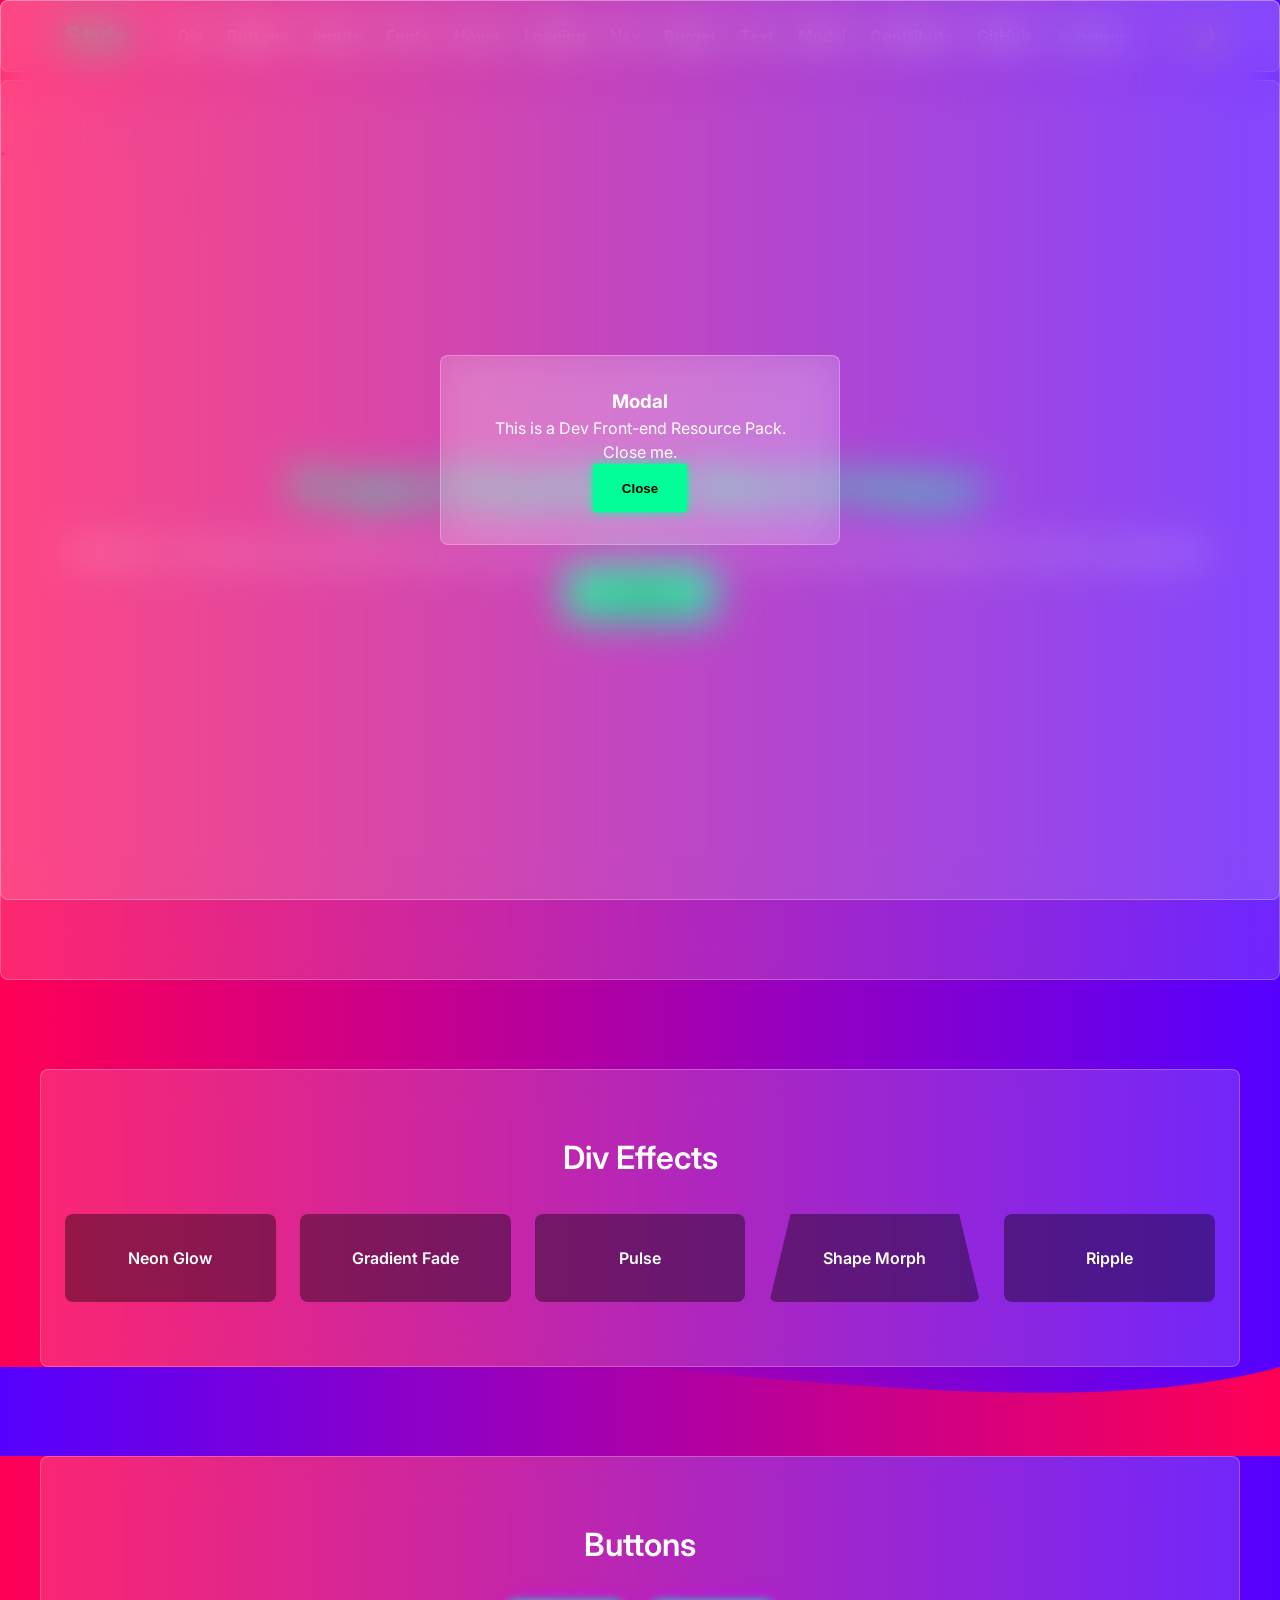
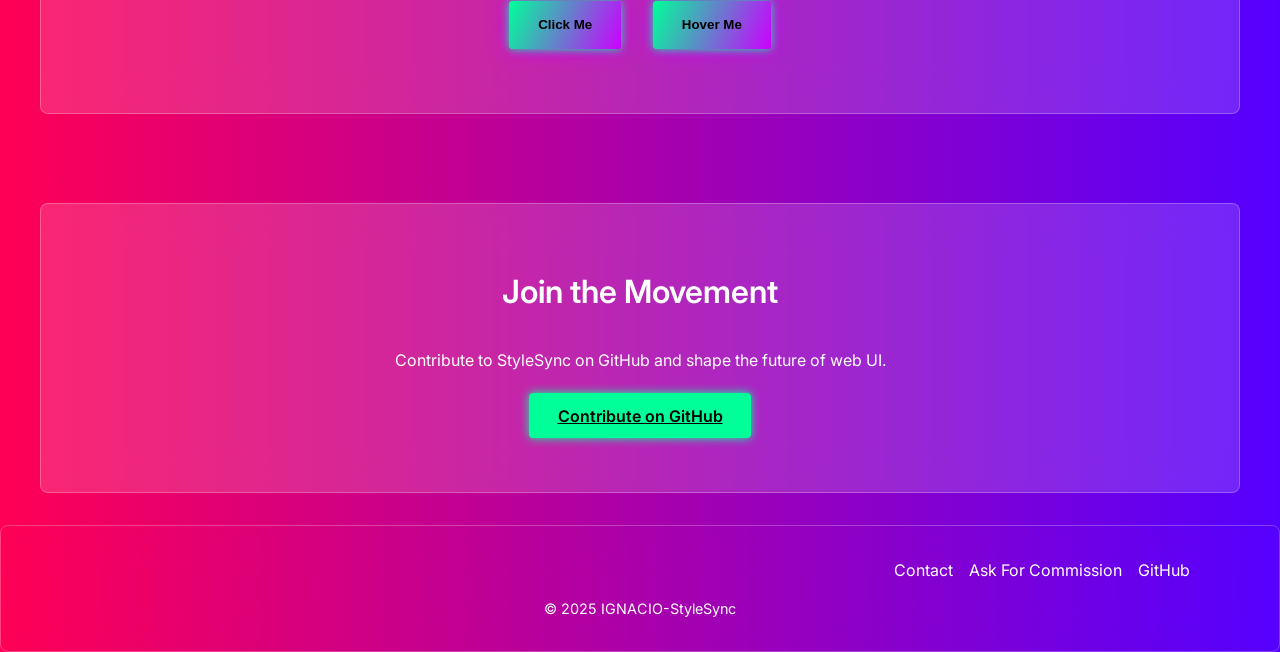
==== index.html @ 3c9fda24 "Project added" ====
<!DOCTYPE html>
<html lang="en">
<head>
  <meta charset="UTF-8" />
  <meta name="viewport" content="width=device-width, initial-scale=1.0"/>
  <title>StyleSync</title>
  <link
    href="https://fonts.googleapis.com/css2?family=Inter:wght@400;600;800&display=swap"
    rel="stylesheet"
  />
  <link rel="stylesheet" href="styles.css" />
</head>
<body>
  <!-- LOADER -->
  <div id="loader" class="loader glass">
    <div class="spinner"></div>
  </div>

  <!-- BACK-TO-TOP -->
  <button id="backToTop" aria-label="Back to top">↑</button>

  <!-- HEADER + NAV -->
  <header id="site-header" class="glass">
    <nav class="navbar" role="navigation" aria-label="Main navigation">
      <div class="logo">Style</div>
      <ul class="nav-links">
        <li><a href="/div/div.html">Div</a></li>
        <li><a href="/button/button.html">Buttons</a></li>
        <li><a href="/inputs/input.html">Inputs</a></li>
        <li><a href="/font/font.html">Fonts</a></li>
        <li><a href="/hover/hover.html">Hover</a></li>
        <li><a href="/loading/load.html">Loading</a></li>
        <li><a href="/nav/nav.html">Nav</a></li>
        <li><a href="/burger/burger.html">Burger</a></li>
        <li><a href="/text/text.html">Text</a></li>
        <li><a href="/modal/modal.html">Modal</a></li>
        <li><a href="#cta">Contribute</a></li>
        <li>
          <a
            href="https://github.com/shariarmahmudsaif/stylesync"
            target="_blank"
            rel="noopener"
            >GitHub</a
          >
        </li>
        <li><button id="settingsBtn" class="settings-btn">⚙️ Options</button></li>
      </ul>
      <button
        id="theme-toggle"
        class="theme-toggle"
        aria-label="Toggle light/dark theme"
      >
        🌙
      </button>
      <button
        id="burger"
        class="burger"
        aria-label="Toggle mobile menu"
        aria-expanded="false"
      >
        <canvas id="burgerCanvas"></canvas>
        <svg viewBox="0 0 100 100" width="32" height="32">
          <path class="line line1" d="M20,30 H80" />
          <path class="line line2" d="M20,50 H80" />
          <path class="line line3" d="M20,70 H80" />
        </svg>
      </button>
    </nav>
  </header>

  <!-- MOBILE FULLSCREEN MENU -->
  <div id="mobile-menu" class="mobile-menu glass" aria-hidden="true">
    <button id="mobile-close" class="mobile-close" aria-label="Close menu">
      &times;
    </button>
    <ul>
        <li><a href="/div/div.html">Div</a></li>
        <li><a href="/button/button.html">Buttons</a></li>
        <li><a href="/inputs/input.html">Inputs</a></li>
        <li><a href="/font/font.html">Fonts</a></li>
        <li><a href="/hover/hover.html">Hover</a></li>
        <li><a href="/loading/load.html">Loading</a></li>
        <li><a href="/nav/nav.html">Nav</a></li>
        <li><a href="/burger/burger.html">Burger</a></li>
        <li><a href="/text/text.html">Text</a></li>
        <li><a href="/modal/modal.html">Modal</a></li>
        <li><a href="#cta">Contribute</a></li>
      <li>
        <a
          href="https://github.com/shariarmahmudsaif/stylesync"
          target="_blank"
          rel="noopener"
          >GitHub</a
        >
      </li>
    </ul>
  </div>

  <!-- SETTINGS MODAL -->
  <div id="settingsModal" class="settings-modal glass" aria-hidden="true">
    <div class="settings-content">
      <h3>⚙️ Options</h3>
      <ul class="settings-list">
        <li><label><input type="checkbox" data-opt="burger" checked /> Liquid burger</label></li>
        <li><label><input type="checkbox" data-opt="nav" checked /> Shrink-on-scroll nav</label></li>
        <li><label><input type="checkbox" data-opt="textAnim" checked /> Text animations</label></li>
        <li><label><input type="checkbox" data-opt="fonts" checked /> Alternate font</label></li>
        <li><label><input type="checkbox" data-opt="buttons" checked /> Canvas buttons</label></li>
        <li><label><input type="checkbox" data-opt="div" checked /> Div hover effects</label></li>
        <li><label><input type="checkbox" data-opt="hover" checked /> Link hover glow</label></li>
        <li><label><input type="checkbox" data-opt="inputs" checked /> Glass inputs</label></li>
        <li><label><input type="checkbox" data-opt="loading" checked /> Loader screen</label></li>
        <li><label><input type="checkbox" data-opt="modal" checked /> modal</label></li>
      </ul>
      <button id="closeSettings" class="btn btn-primary">Close</button>
    </div>
  </div>

  <!-- SAMPLE MODAL -->
  <div id="sampleModal" class="modal glass" aria-hidden="true">
    <div class="modal-content glass">
      <h3>Modal</h3>
      <p>This is a Dev Front-end Resource Pack. Close me.</p>
      <button id="closeSampleModal" class="btn btn-primary">Close</button>
    </div>
  </div>

  <main>
    <!-- HERO -->
    <section id="hero" class="hero glass">
      <canvas id="heroCanvas" aria-hidden="true"></canvas>
      <div class="hero-content">
        <h1>Project StyleSync Web UI Helper</h1>
        <p>StyleSync is an open-source toolkit of sleek, responsive UI components and interactive effects designed for modern web projects.</p>
        <a href="#cta" class="btn btn-primary" data-tooltip="Get started">Get Started</a>
      </div>
    </section>

    <!-- WAVE DIVIDER -->
    <div class="divider">
      <svg viewBox="0 0 1440 100" preserveAspectRatio="none">
        <defs>
          <linearGradient id="grad1" x1="0%" y1="0%" x2="100%" y2="0%">
            <stop offset="0%" stop-color="#ff0055"/>
            <stop offset="100%" stop-color="#5500ff"/>
          </linearGradient>
        </defs>
        <path
          d="M0,100 C360,0 1080,200 1440,100 L1440,0 L0,0 Z"
          fill="url(#grad1)"
        />
      </svg>
    </div>

    <!-- DIV EFFECTS -->
    <section id="div-effects" class="section div-effects glass">
      <h2>Div Effects</h2>
      <div class="effects-grid">
        <div class="effect-card neon-glow" tabindex="0" aria-label="Neon Glow">Neon Glow</div>
        <div class="effect-card gradient-fade" tabindex="0" aria-label="Gradient Fade">Gradient Fade</div>
        <div class="effect-card pulse-effect" tabindex="0" aria-label="Pulse">Pulse</div>
        <div class="effect-card shape-morph" tabindex="0" aria-label="Shape Morph">Shape Morph</div>
        <div class="effect-card ripple-effect" tabindex="0" aria-label="Ripple">Ripple</div>
      </div>
    </section>

    <div class="divider flip">
      <svg viewBox="0 0 1440 100" preserveAspectRatio="none">
        <path
          d="M0,100 C360,0 1080,200 1440,100 L1440,0 L0,0 Z"
          fill="url(#grad1)"
        />
      </svg>
    </div>

    <!-- BUTTONS -->
    <section id="buttons" class="section buttons-section glass">
      <h2>Buttons</h2>
      <div class="buttons-grid">
        <button class="btn btn-neon ripple" aria-label="Canvas ripple button">
          <canvas class="btnCanvas"></canvas>
          <span>Click Me</span>
        </button>
        <button class="btn btn-neon pulse" aria-label="Canvas pulse button">
          <canvas class="btnCanvas"></canvas>
          <span>Hover Me</span>
        </button>
      </div>
    </section>

    <div class="divider">
      <svg viewBox="0 0 1440 100" preserveAspectRatio="none">
        <path
          d="M0,100 C360,0 1080,200 1440,100 L1440,0 L0,0 Z"
          fill="url(#grad1)"
        />
      </svg>
    </div>

    <!-- CTA -->
    <section id="cta" class="section cta-section glass">
      <h2>Join the Movement</h2>
      <p>Contribute to StyleSync on GitHub and shape the future of web UI.</p>
      <a
        href="https://github.com/shariarmahmudsaif/stylesync"
        target="_blank"
        rel="noopener"
        class="btn btn-primary"
        data-tooltip="Contribute on GitHub"
        >Contribute on GitHub</a
      >
    </section>
  </main>

  <!-- FOOTER -->
  <footer class="footer glass">
    <div class="footer-content">
      <div class="social-media">
        <a href="https://github.com/shariarmahmudsaif" aria-label="GitHub"><!-- SVG --></a>
        <a href="https://instagram.com/shariarmahmudsaif" aria-label="Instagram"><!-- SVG --></a>
        <a href="https://facebook.com/ignacio.hyper" aria-label="Facebook"><!-- SVG --></a>
      </div>

      <ul class="footer-links">
        <li><a href="https://shariarmahmudsaif.github.io/Ignacio-portfolio/">Contact</a></li>
        <li><a
            href="https://github.com/shariarmahmudsaif/"
            target="_blank"
            rel="noopener"
            >Ask For Commission</a
          ></li>
        <li>
          <a
            href="https://github.com/shariarmahmudsaif/stylesync"
            target="_blank"
            rel="noopener"
            >GitHub</a
          >
        </li>
      </ul>
    </div>
    <p class="footer-copy">© 2025 IGNACIO-StyleSync</p>
  </footer>

  <script defer src="scripts.js"></script>
</body>
</html>
---- styles.css ----
/*───────────────────────────
  VARIABLES & RESET
────────────────────────────*/
:root {
  --gradient-bg: linear-gradient(to right, #ff0055, #5500ff);
  --text: #fff;
  --accent1: #00ff99;
  --accent2: #cc00ff;
  --font: "Inter", sans-serif;
  --glass-bg: rgba(255, 255, 255, 0.15);
  --glass-border: rgba(255, 255, 255, 0.25);
  --transition: 0.3s ease;
}
body.light-theme {
  --gradient-bg: #fafafa;
  --text: #1a1a2e;
}
*,
*::before,
*::after {
  margin: 0;
  padding: 0;
  box-sizing: border-box;
}
html {
  scroll-behavior: smooth;
  font-size: 16px;
}
body {
  background: var(--gradient-bg);
  color: var(--text);
  font-family: var(--font);
  line-height: 1.5;
  min-height: 100vh;
  overflow-x: hidden;
  position: relative;
}

/* GLASS UTILS */
.glass {
  background: var(--glass-bg);
  backdrop-filter: blur(20px);
  border: 1px solid var(--glass-border);
  border-radius: 8px;
}

/* TOOLTIP */
[data-tooltip] {
  position: relative;
  cursor: help;
}
[data-tooltip]::after {
  content: attr(data-tooltip);
  position: absolute;
  bottom: calc(100% + 6px);
  left: 50%;
  transform: translateX(-50%);
  background: rgba(0, 0, 0, 0.8);
  color: #fff;
  padding: 4px 8px;
  border-radius: 4px;
  white-space: nowrap;
  opacity: 0;
  pointer-events: none;
  transition: opacity var(--transition);
  font-size: 0.85rem;
  z-index: 100;
}
[data-tooltip]:hover::after,
[data-tooltip]:focus::after {
  opacity: 1;
}

/*───────────────────────────
  LOADER & BACK-TO-TOP
────────────────────────────*/
#loader {
  position: fixed;
  inset: 0;
  background: rgba(0, 0, 0, 0.6);
  display: flex;
  align-items: center;
  justify-content: center;
  z-index: 2000;
}
.spinner {
  width: 4rem;
  height: 4rem;
  border: 6px solid rgba(255, 255, 255, 0.2);
  border-top-color: var(--accent1);
  border-radius: 50%;
  animation: spin 1s linear infinite;
}
@keyframes spin {
  to {
    transform: rotate(360deg);
  }
}

#backToTop {
  position: fixed;
  bottom: 2rem;
  right: 2rem;
  width: 3rem;
  height: 3rem;
  font-size: 1.2rem;
  background: var(--accent1);
  color: #000;
  border: none;
  border-radius: 50%;
  opacity: 0;
  pointer-events: none;
  transition: opacity var(--transition);
}
#backToTop.show {
  opacity: 1;
  pointer-events: auto;
}

/*───────────────────────────
  HEADER & NAV
────────────────────────────*/
#site-header {
  position: fixed;
  top: 0;
  width: 100%;
  z-index: 1000;
  transition: padding var(--transition), background var(--transition);
}
#site-header.scrolled {
  padding: 0.3rem 0;
}
.navbar {
  max-width: 1200px;
  margin: auto;
  display: flex;
  align-items: center;
  justify-content: space-between;
  padding: 1rem 1.5rem;
}
.logo {
  font-weight: 800;
  font-size: 1.6rem;
  color: var(--accent1);
}
.nav-links {
  list-style: none;
  display: flex;
  gap: 1.5rem;
  align-items: center;
}
.nav-links a,
.settings-btn {
  background: none;
  border: none;
  color: var(--text);
  font-weight: 600;
  text-decoration: none;
  position: relative;
  transition: color var(--transition);
}
.nav-links a::after,
.settings-btn::after {
  content: "";
  position: absolute;
  bottom: -4px;
  left: 0;
  width: 0;
  height: 2px;
  background: var(--accent1);
  transition: width var(--transition);
}
.nav-links a:hover,
.nav-links a:focus,
.settings-btn:hover,
.settings-btn:focus {
  color: var(--accent1);
}
.nav-links a:hover::after,
.nav-links a:focus::after,
.settings-btn:hover::after,
.settings-btn:focus::after {
  width: 100%;
}
.theme-toggle {
  background: none;
  border: none;
  font-size: 1.2rem;
  color: var(--text);
  cursor: pointer;
  margin-left: 1rem;
  transition: color var(--transition);
}
.theme-toggle:hover,
.theme-toggle:focus {
  color: var(--accent2);
}

/* BURGER + LIQUID CANVAS */
.burger {
  display: none;
  position: relative;
  background: none;
  border: none;
  cursor: pointer;
  margin-left: 1rem;
  width: 32px;
  height: 32px;
}
.burger svg .line {
  fill: none;
  stroke: var(--accent1);
  stroke-width: 8;
  stroke-linecap: round;
  transition: transform 0.4s var(--transition),
    opacity 0.2s var(--transition);
}
.burger.open .line1 {
  transform: translate(0, 20px) rotate(45deg);
}
.burger.open .line2 {
  opacity: 0;
}
.burger.open .line3 {
  transform: translate(0, -20px) rotate(-45deg);
}
#burgerCanvas {
  position: absolute;
  top: 0;
  left: 0;
  width: 32px;
  height: 32px;
  pointer-events: none;
}

/*───────────────────────────
  MOBILE MENU
────────────────────────────*/
.mobile-menu {
  position: fixed;
  inset: 0;
  display: flex;
  flex-direction: column;
  align-items: center;
  justify-content: center;
  transform: translateY(-100%);
  transition: transform 0.4s ease-in-out;
  z-index: 999;
}
.mobile-menu.open {
  transform: translateY(0);
}
.mobile-close {
  position: absolute;
  top: 1rem;
  right: 1.5rem;
  font-size: 2rem;
  background: none;
  border: none;
  color: var(--accent2);
  cursor: pointer;
}
.mobile-menu ul {
  list-style: none;
  text-align: center;
}
.mobile-menu a {
  display: block;
  font-size: 1.5rem;
  color: var(--accent1);
  text-decoration: none;
  padding: 0.5rem;
  transition: color var(--transition);
}
.mobile-menu a:hover,
.mobile-menu a:focus {
  color: var(--accent2);
}

/*───────────────────────────
  SETTINGS & SAMPLE MODAL
────────────────────────────*/
.settings-modal,
.modal {
  position: fixed;
  inset: 0;
  display: none;
  align-items: center;
  justify-content: center;
  padding: 1rem;
  z-index: 1500;
}
.settings-modal.open,
.modal.open {
  display: flex;
}
.settings-content,
.modal-content {
  background: var(--glass-bg);
  backdrop-filter: blur(20px);
  border: 1px solid var(--glass-border);
  border-radius: 8px;
  padding: 2rem;
  text-align: center;
  max-width: 400px;
  width: 100%;
}
.settings-list {
  list-style: none;
  margin: 1rem 0;
  text-align: left;
}
.settings-list li {
  margin: 0.5rem 0;
}
.settings-list input {
  margin-right: 0.5rem;
}

/*───────────────────────────
  HERO SECTION
────────────────────────────*/
.hero {
  position: relative;
  height: 100vh;
  overflow: hidden;
  display: flex;
  align-items: center;
  justify-content: center;
  text-align: center;
  margin-top: 5rem;
}
#heroCanvas {
  position: absolute;
  top: 0;
  left: 0;
  width: 100%;
  height: 100%;
}
.hero-content {
  position: relative;
  z-index: 2;
  padding: 0 1rem;
}
.hero-content h1 {
  font-size: 2.8rem;
  font-weight: 800;
  color: var(--accent1);
}
.hero-content p {
  font-size: 1.2rem;
  margin: 1rem 0;
}

/*───────────────────────────
  DIVIDERS
────────────────────────────*/
.divider {
  width: 100%;
  overflow: hidden;
  line-height: 0;
}
.divider.flip svg {
  transform: rotate(180deg);
}

/*───────────────────────────
  SECTIONS & CARDS
────────────────────────────*/
.section {
  padding: 4rem 1.5rem;
  max-width: 1200px;
  margin: auto;
}
.section h2 {
  text-align: center;
  font-size: 2rem;
  font-weight: 600;
  margin-bottom: 2rem;
}
.effects-grid {
  display: grid;
  gap: 1.5rem;
  grid-template-columns: repeat(auto-fit, minmax(180px, 1fr));
}
.effect-card {
  position: relative;
  background: rgba(0, 0, 0, 0.4);
  padding: 2rem;
  border-radius: 8px;
  text-align: center;
  font-weight: 600;
  cursor: default;
  transition: transform var(--transition),
    box-shadow var(--transition);
}
.effect-card:hover,
.effect-card:focus {
  transform: translateY(-6px);
  box-shadow: 0 8px 20px rgba(0, 0, 0, 0.4);
}
/* neon-glow */
.neon-glow:hover {
  border: 2px solid var(--accent1);
  box-shadow: 0 0 16px var(--accent1);
}
/* gradient-fade */
.gradient-fade::before {
  content: "";
  position: absolute;
  inset: 0;
  background: linear-gradient(45deg, var(--accent1), var(--accent2));
  opacity: 0;
  transition: opacity var(--transition);
}
.gradient-fade:hover::before {
  opacity: 0.4;
}
/* pulse */
@keyframes cardPulse {
  0%,
  100% {
    transform: scale(1);
  }
  50% {
    transform: scale(1.04);
  }
}
.pulse-effect:hover {
  animation: cardPulse 0.8s ease-in-out infinite;
}
/* shape-morph */
.shape-morph {
  clip-path: polygon(10% 0, 90% 0, 100% 100%, 0 100%);
  transition: clip-path var(--transition);
}
.shape-morph:hover {
  clip-path: polygon(0 10%, 100% 0, 90% 100%, 10% 90%);
}
/* ripple-effect */
.ripple-effect {
  overflow: hidden;
}
.ripple-effect::after {
  content: "";
  position: absolute;
  width: 0;
  height: 0;
  background: rgba(255, 255, 255, 0.2);
  border-radius: 50%;
  transition: width 0.6s ease, height 0.6s ease, top var(--transition),
    left var(--transition);
}
.ripple-effect:active::after {
  width: 200px;
  height: 200px;
  top: 50%;
  left: 50%;
  transform: translate(-50%, -50%);
}

/*───────────────────────────
  BUTTONS & CANVAS
────────────────────────────*/
.buttons-grid {
  display: flex;
  gap: 2rem;
  justify-content: center;
  flex-wrap: wrap;
}
.btn {
  position: relative;
  overflow: hidden;
  padding: 0.8rem 1.8rem;
  font-weight: 600;
  border: none;
  border-radius: 4px;
  min-height: 48px;
  cursor: pointer;
  transition: background var(--transition), box-shadow var(--transition);
}
.btn-primary {
  background: var(--accent1);
  color: #000;
  box-shadow: 0 0 10px var(--accent1);
}
.btn-primary:hover,
.btn-primary:focus {
  background: var(--accent2);
  box-shadow: 0 0 16px var(--accent2);
}
.btn-neon {
  background: linear-gradient(90deg, var(--accent1), var(--accent2));
  color: #000;
  box-shadow: 0 0 10px var(--accent1), 0 0 20px var(--accent2);
}
.btn-neon:hover,
.btn-neon:focus {
  box-shadow: 0 0 16px var(--accent1), 0 0 32px var(--accent2);
}
/* button canvas */
.btnCanvas {
  position: absolute;
  top: 0;
  left: 0;
  width: 100%;
  height: 100%;
  z-index: 0;
  pointer-events: none;
}
.btn span {
  position: relative;
  z-index: 1;
}
/* ripple JS */
.ripple {
  overflow: hidden;
}

/*───────────────────────────
  CTA & FOOTER
────────────────────────────*/
.cta-section {
  text-align: center;
}
.cta-section p {
  max-width: 600px;
  margin: 1rem auto 2rem;
}
.footer {
  background: transparent;
  border-top: 1px solid var(--glass-border);
  padding: 2rem 1.5rem;
  margin-top: 2rem;
}
.footer-content {
  max-width: 1100px;
  margin: auto;
  display: flex;
  flex-wrap: wrap;
  gap: 2rem;
  justify-content: space-between;
  align-items: center;
}
.social-media a {
  margin-right: 1rem;
  display: inline-block;
  transition: transform var(--transition),
    filter var(--transition);
}
.social-media a:hover svg {
  filter: drop-shadow(0 0 6px var(--accent1));
  transform: scale(1.1);
}
.footer-links {
  list-style: none;
  display: flex;
  gap: 1rem;
}
.footer-links a {
  color: var(--text);
  text-decoration: none;
  transition: color var(--transition);
}
.footer-links a:hover,
.footer-links a:focus {
  color: var(--accent1);
}
.newsletter {
  display: flex;
  gap: 0.5rem;
}
.newsletter input {
  padding: 0.6rem 0.8rem;
  border: none;
  border-radius: 4px;
  background: rgba(255, 255, 255, 0.2);
  color: #fff;
  transition: background var(--transition);
}
.newsletter input:focus {
  background: rgba(255, 255, 255, 0.4);
  outline: 2px solid var(--accent1);
}
.footer-copy {
  text-align: center;
  margin-top: 1rem;
  font-size: 0.9rem;
}

/*───────────────────────────
  RESPONSIVE
────────────────────────────*/
@media (max-width: 1024px) {
  .navbar {
    padding: 0.8rem 1rem;
  }
  .btn {
    padding: 0.8rem 1.2rem;
    font-size: 0.9rem;
  }
}
@media (max-width: 768px) {
  .nav-links {
    display: none;
  }
  .burger {
    display: block;
  }
  .section {
    padding: 3rem 1rem;
  }
  .effects-grid {
    grid-template-columns: repeat(auto-fit, minmax(140px, 1fr));
  }
}
@media (max-width: 640px) {
  html {
    font-size: 14px;
  }
  .hero-content h1 {
    font-size: 2.2rem;
  }
  .hero-content p {
    font-size: 1rem;
  }
  .buttons-grid {
    flex-direction: column;
  }
}
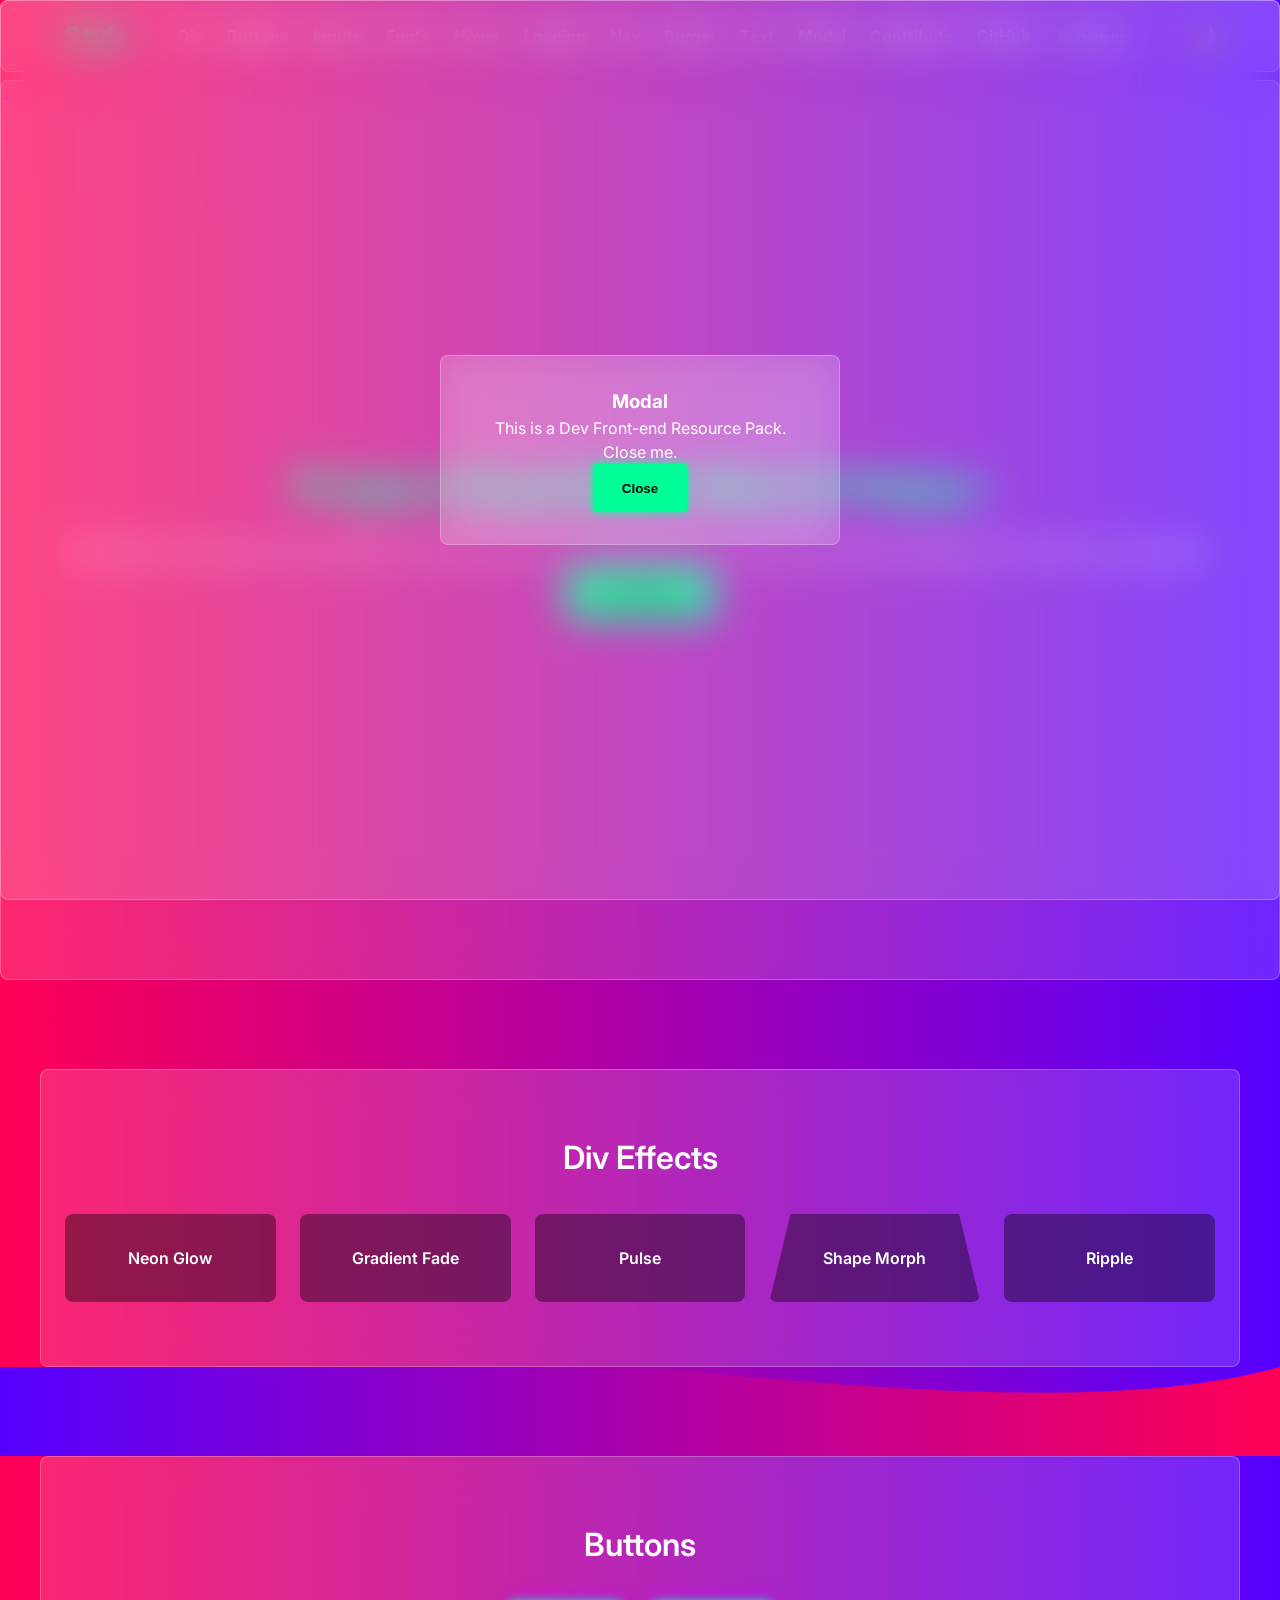
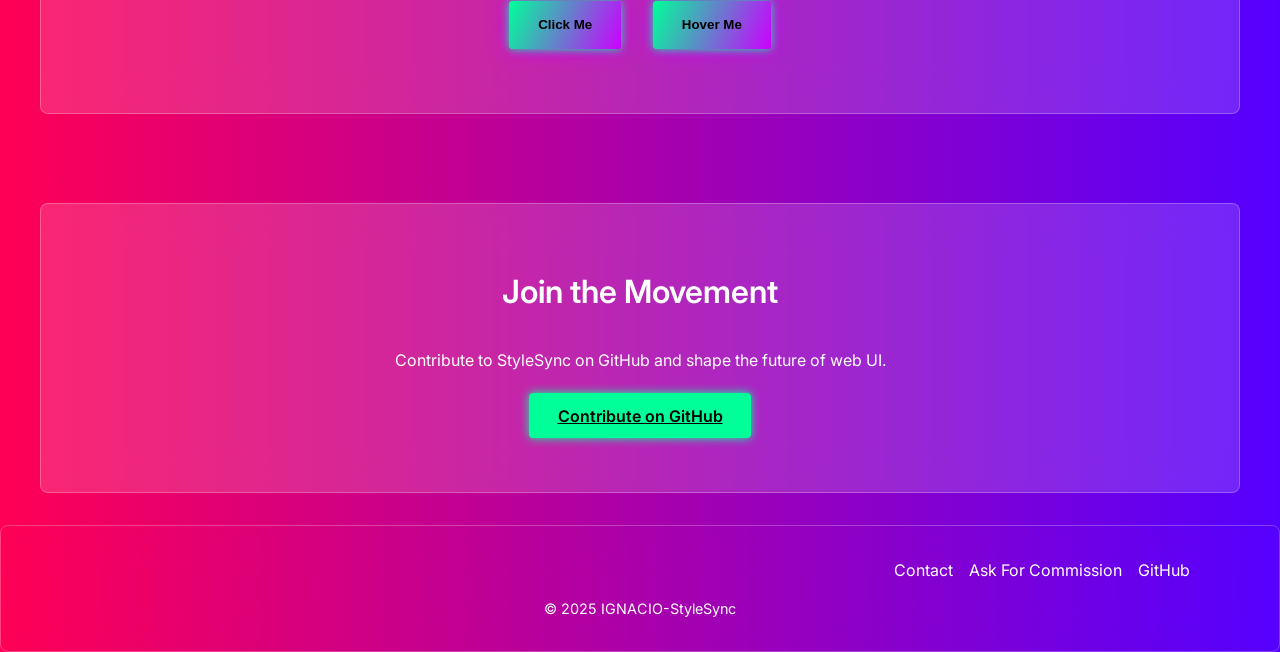
==== commit f9b25520: "Update index.html" ====
--- a/index.html
+++ b/index.html
@@ -24,16 +24,16 @@
     <nav class="navbar" role="navigation" aria-label="Main navigation">
       <div class="logo">Style</div>
       <ul class="nav-links">
-        <li><a href="/div/div.html">Div</a></li>
-        <li><a href="/button/button.html">Buttons</a></li>
-        <li><a href="/inputs/input.html">Inputs</a></li>
-        <li><a href="/font/font.html">Fonts</a></li>
-        <li><a href="/hover/hover.html">Hover</a></li>
-        <li><a href="/loading/load.html">Loading</a></li>
-        <li><a href="/nav/nav.html">Nav</a></li>
-        <li><a href="/burger/burger.html">Burger</a></li>
-        <li><a href="/text/text.html">Text</a></li>
-        <li><a href="/modal/modal.html">Modal</a></li>
+        <li><a href="stylesync/div/div.html">Div</a></li>
+        <li><a href="stylesync/button/button.html">Buttons</a></li>
+        <li><a href="stylesync/inputs/input.html">Inputs</a></li>
+        <li><a href="stylesync/font/font.html">Fonts</a></li>
+        <li><a href="stylesync/hover/hover.html">Hover</a></li>
+        <li><a href="stylesync/loading/load.html">Loading</a></li>
+        <li><a href="stylesync/nav/nav.html">Nav</a></li>
+        <li><a href="stylesync/burger/burger.html">Burger</a></li>
+        <li><a href="stylesync/text/text.html">Text</a></li>
+        <li><a href="stylesync/modal/modal.html">Modal</a></li>
         <li><a href="#cta">Contribute</a></li>
         <li>
           <a
@@ -74,16 +74,16 @@
       &times;
     </button>
     <ul>
-        <li><a href="/div/div.html">Div</a></li>
-        <li><a href="/button/button.html">Buttons</a></li>
-        <li><a href="/inputs/input.html">Inputs</a></li>
-        <li><a href="/font/font.html">Fonts</a></li>
-        <li><a href="/hover/hover.html">Hover</a></li>
-        <li><a href="/loading/load.html">Loading</a></li>
-        <li><a href="/nav/nav.html">Nav</a></li>
-        <li><a href="/burger/burger.html">Burger</a></li>
-        <li><a href="/text/text.html">Text</a></li>
-        <li><a href="/modal/modal.html">Modal</a></li>
+        <li><a href="stylesync/div/div.html">Div</a></li>
+        <li><a href="stylesync/button/button.html">Buttons</a></li>
+        <li><a href="stylesync/inputs/input.html">Inputs</a></li>
+        <li><a href="stylesync/font/font.html">Fonts</a></li>
+        <li><a href="stylesync/hover/hover.html">Hover</a></li>
+        <li><a href="stylesync/loading/load.html">Loading</a></li>
+        <li><a href="stylesync/nav/nav.html">Nav</a></li>
+        <li><a href="stylesync/burger/burger.html">Burger</a></li>
+        <li><a href="stylesync/text/text.html">Text</a></li>
+        <li><a href="stylesync/modal/modal.html">Modal</a></li>
         <li><a href="#cta">Contribute</a></li>
       <li>
         <a
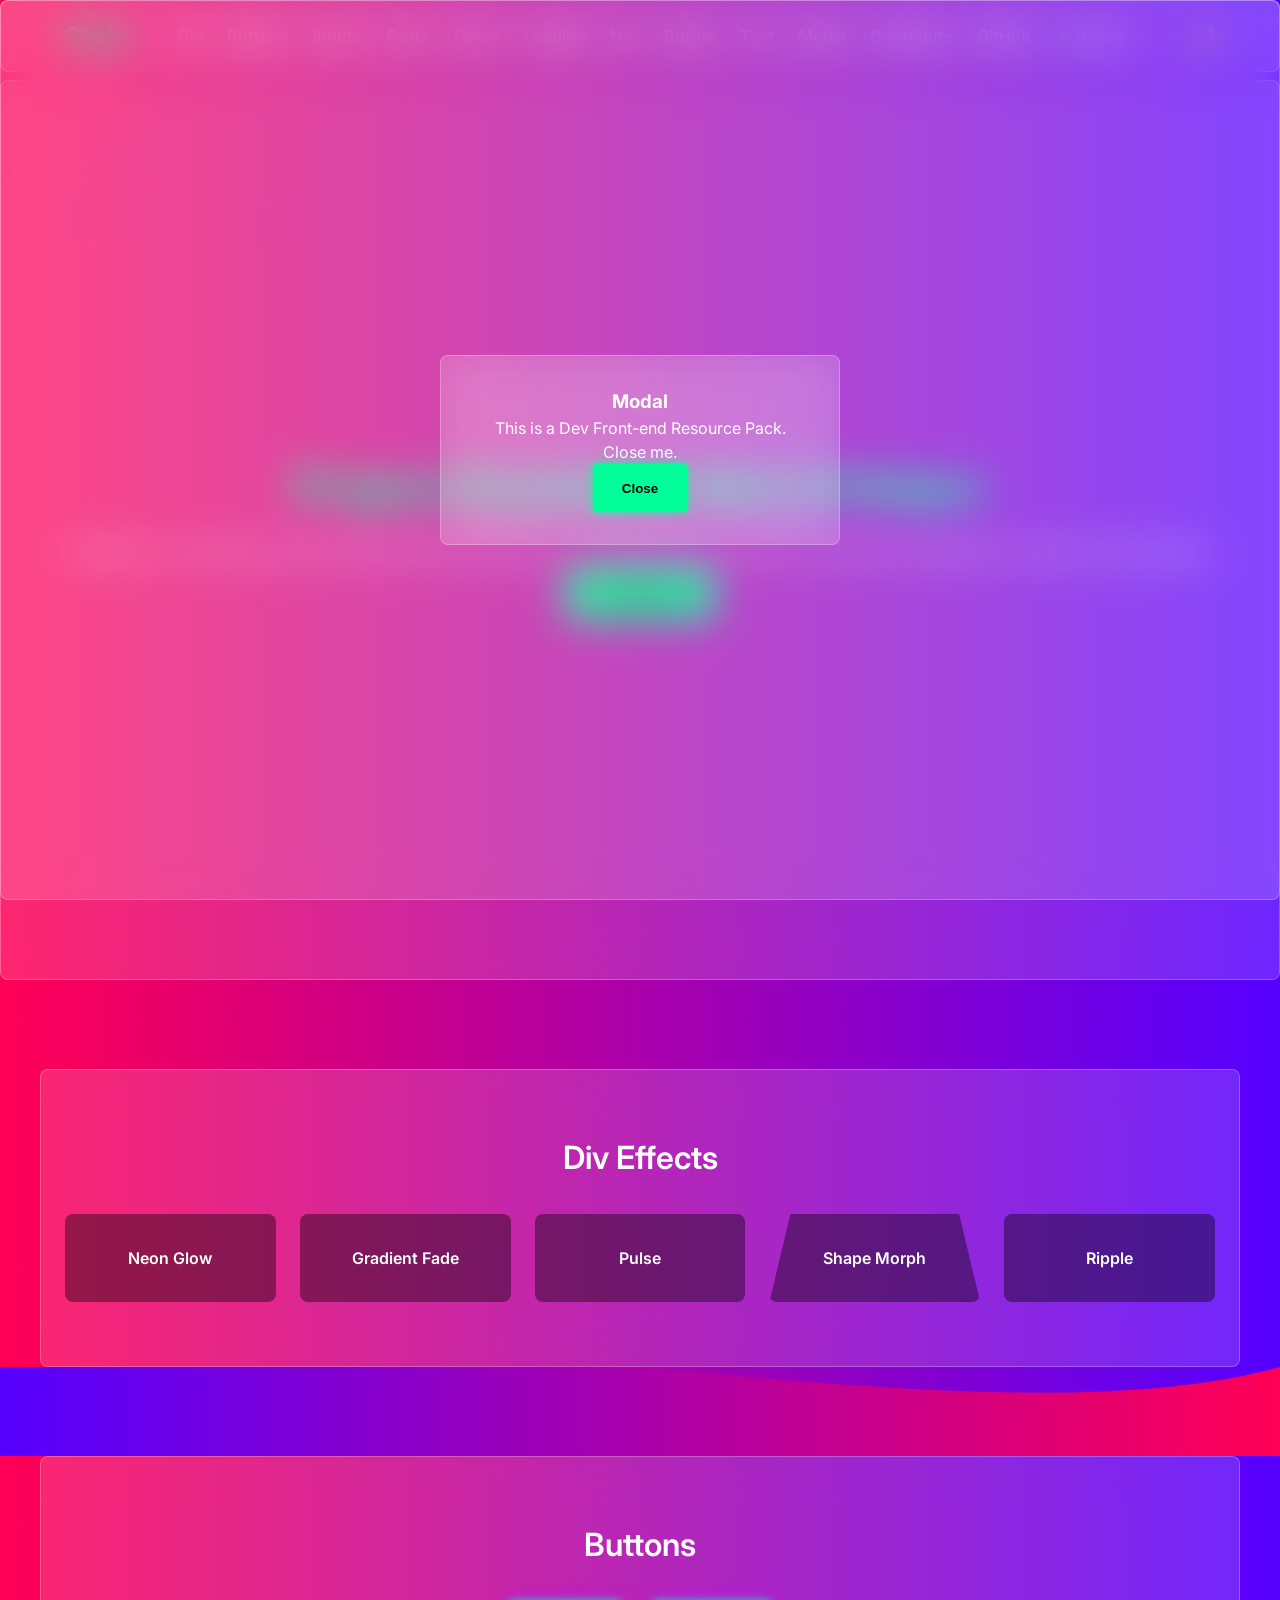
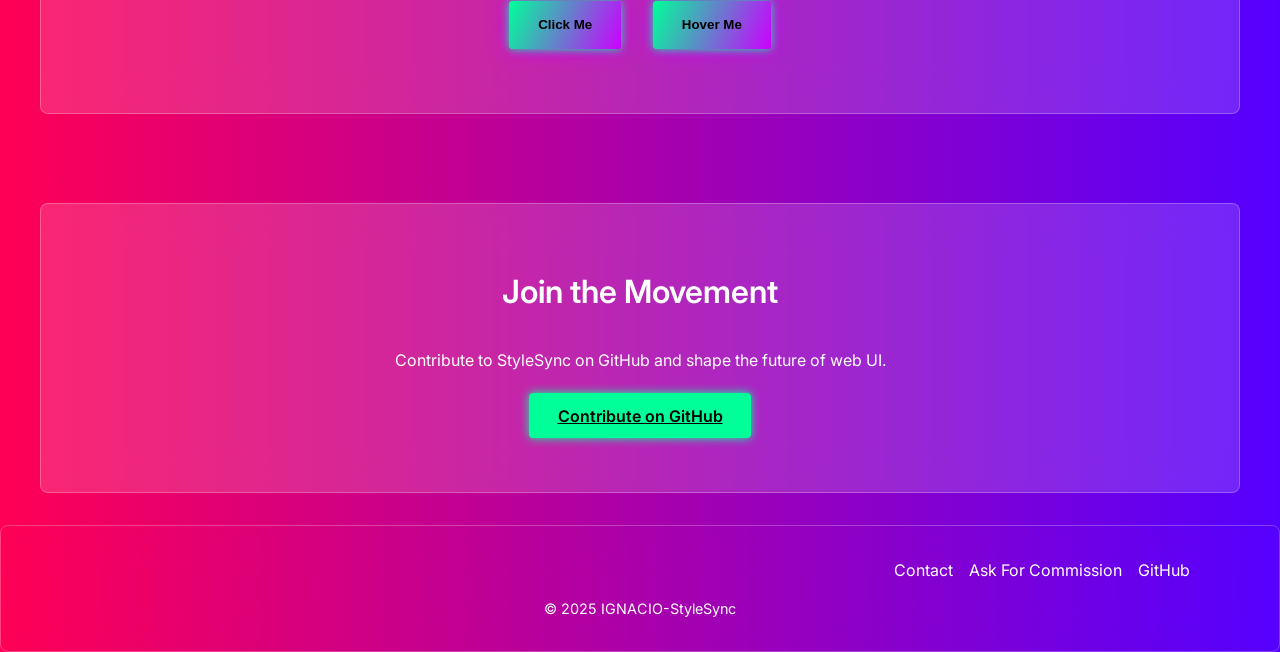
==== commit 72603075: "Update index.html" ====
--- a/index.html
+++ b/index.html
@@ -24,16 +24,16 @@
     <nav class="navbar" role="navigation" aria-label="Main navigation">
       <div class="logo">Style</div>
       <ul class="nav-links">
-        <li><a href="stylesync/div/div.html">Div</a></li>
-        <li><a href="stylesync/button/button.html">Buttons</a></li>
-        <li><a href="stylesync/inputs/input.html">Inputs</a></li>
-        <li><a href="stylesync/font/font.html">Fonts</a></li>
-        <li><a href="stylesync/hover/hover.html">Hover</a></li>
-        <li><a href="stylesync/loading/load.html">Loading</a></li>
-        <li><a href="stylesync/nav/nav.html">Nav</a></li>
-        <li><a href="stylesync/burger/burger.html">Burger</a></li>
-        <li><a href="stylesync/text/text.html">Text</a></li>
-        <li><a href="stylesync/modal/modal.html">Modal</a></li>
+        <li><a href="div/div.html">Div</a></li>
+        <li><a href="button/button.html">Buttons</a></li>
+        <li><a href="inputs/input.html">Inputs</a></li>
+        <li><a href="font/font.html">Fonts</a></li>
+        <li><a href="hover/hover.html">Hover</a></li>
+        <li><a href="loading/load.html">Loading</a></li>
+        <li><a href="nav/nav.html">Nav</a></li>
+        <li><a href="burger/burger.html">Burger</a></li>
+        <li><a href="text/text.html">Text</a></li>
+        <li><a href="modal/modal.html">Modal</a></li>
         <li><a href="#cta">Contribute</a></li>
         <li>
           <a
@@ -74,16 +74,16 @@
       &times;
     </button>
     <ul>
-        <li><a href="stylesync/div/div.html">Div</a></li>
-        <li><a href="stylesync/button/button.html">Buttons</a></li>
-        <li><a href="stylesync/inputs/input.html">Inputs</a></li>
-        <li><a href="stylesync/font/font.html">Fonts</a></li>
-        <li><a href="stylesync/hover/hover.html">Hover</a></li>
-        <li><a href="stylesync/loading/load.html">Loading</a></li>
-        <li><a href="stylesync/nav/nav.html">Nav</a></li>
-        <li><a href="stylesync/burger/burger.html">Burger</a></li>
-        <li><a href="stylesync/text/text.html">Text</a></li>
-        <li><a href="stylesync/modal/modal.html">Modal</a></li>
+        <li><a href="div/div.html">Div</a></li>
+        <li><a href="button/button.html">Buttons</a></li>
+        <li><a href="inputs/input.html">Inputs</a></li>
+        <li><a href="font/font.html">Fonts</a></li>
+        <li><a href="hover/hover.html">Hover</a></li>
+        <li><a href="loading/load.html">Loading</a></li>
+        <li><a href="nav/nav.html">Nav</a></li>
+        <li><a href="burger/burger.html">Burger</a></li>
+        <li><a href="text/text.html">Text</a></li>
+        <li><a href="modal/modal.html">Modal</a></li>
         <li><a href="#cta">Contribute</a></li>
       <li>
         <a
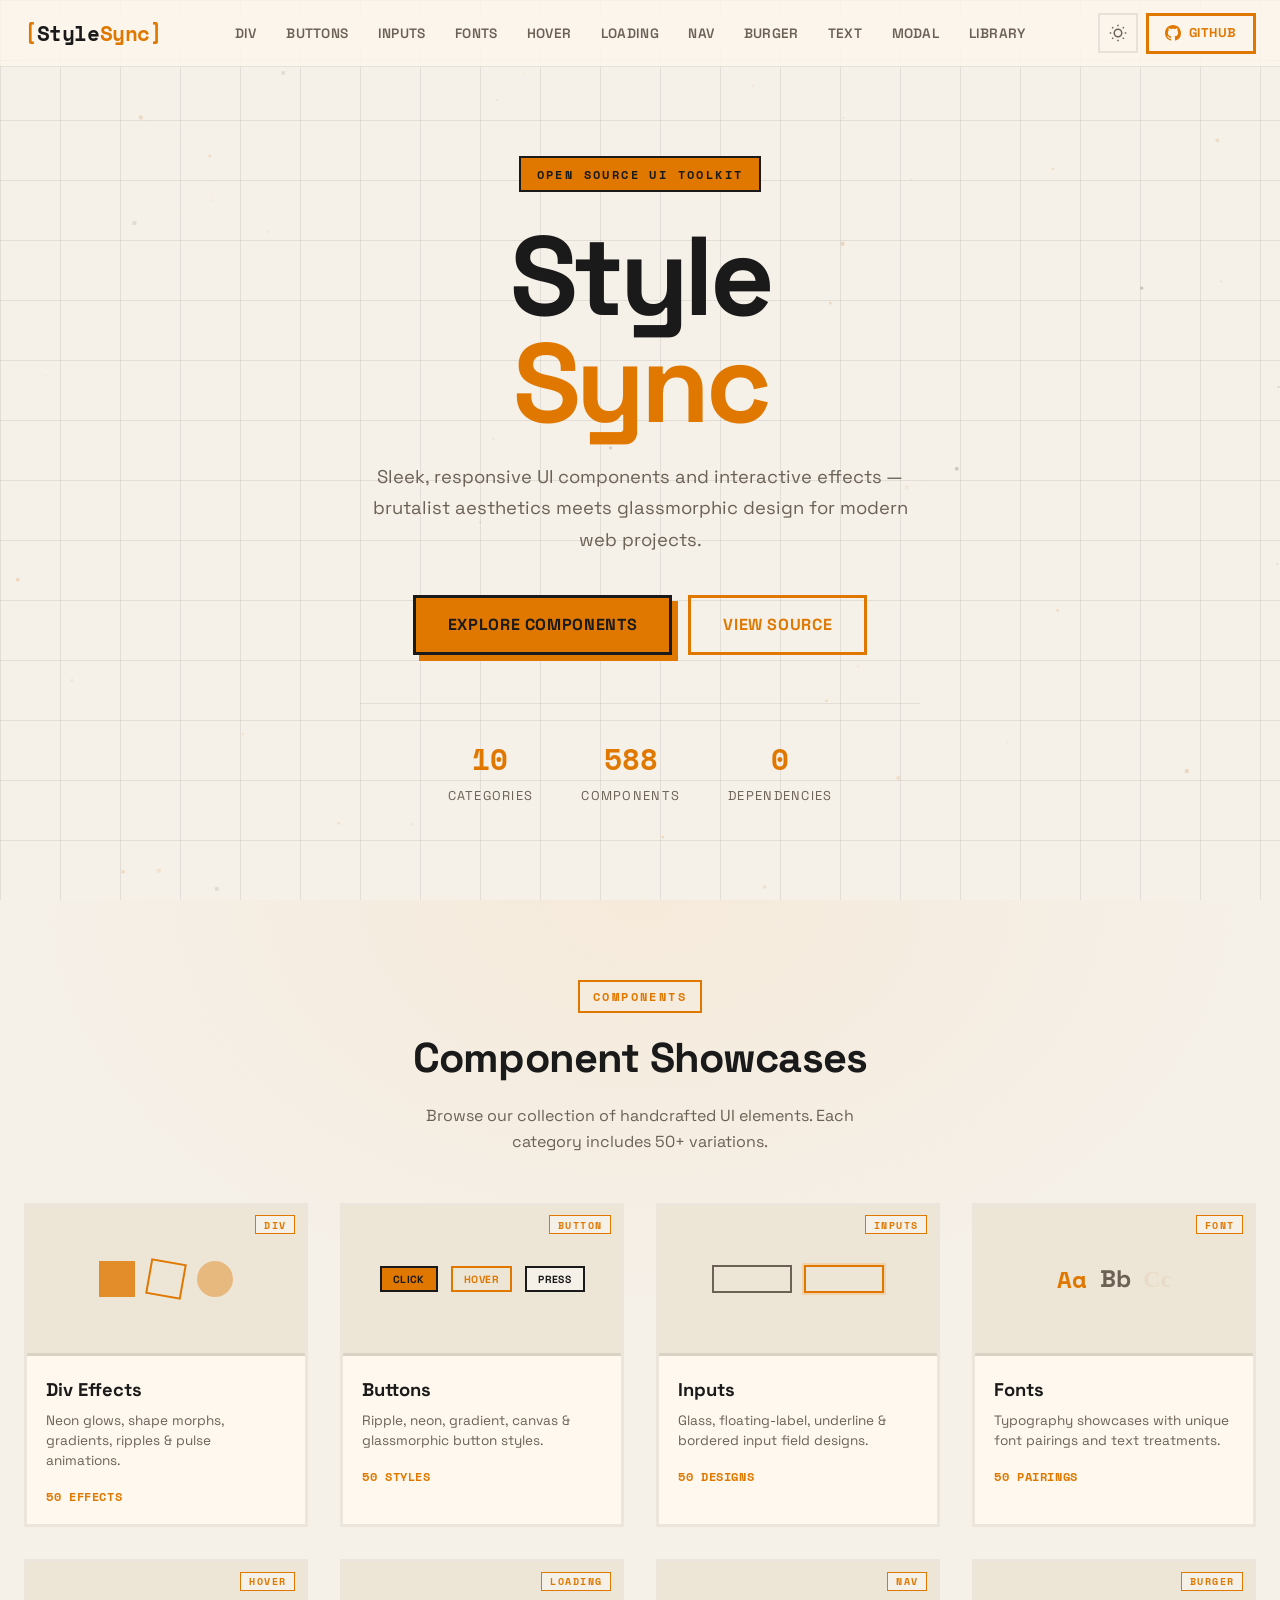
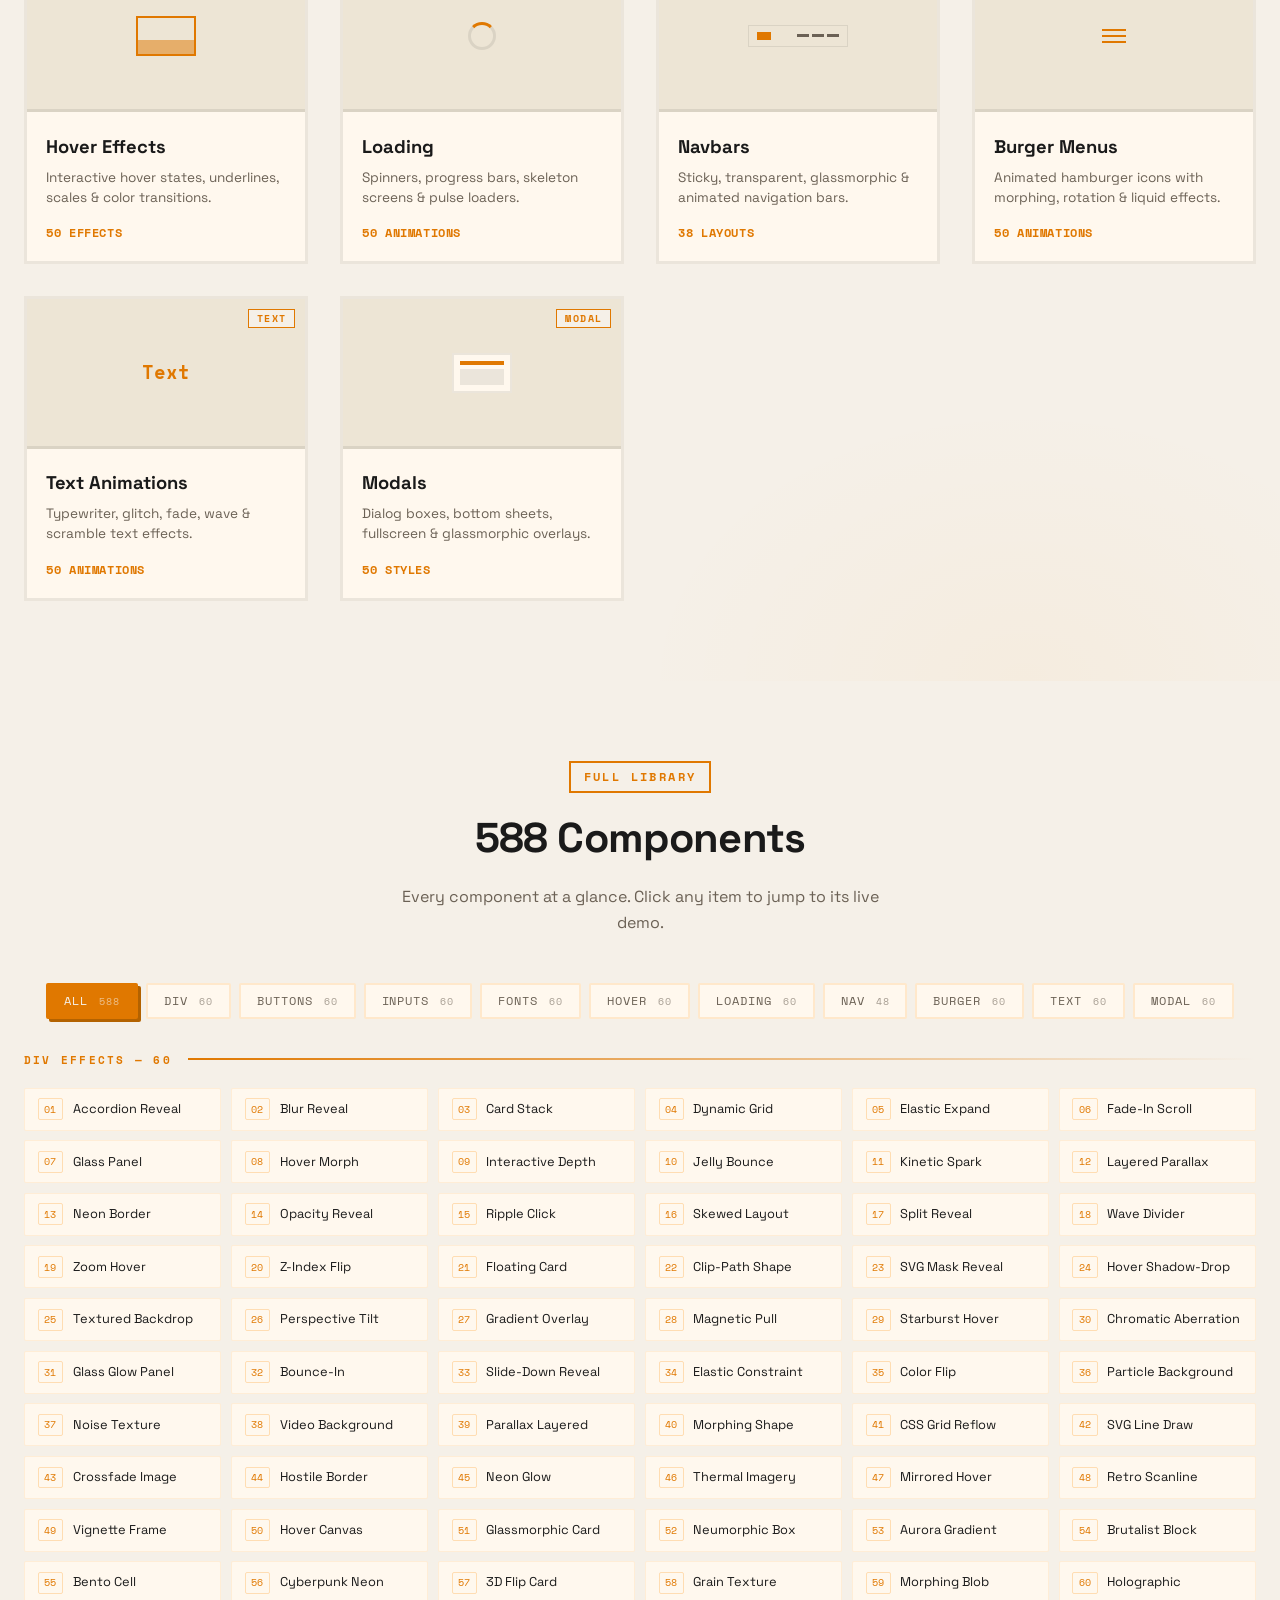
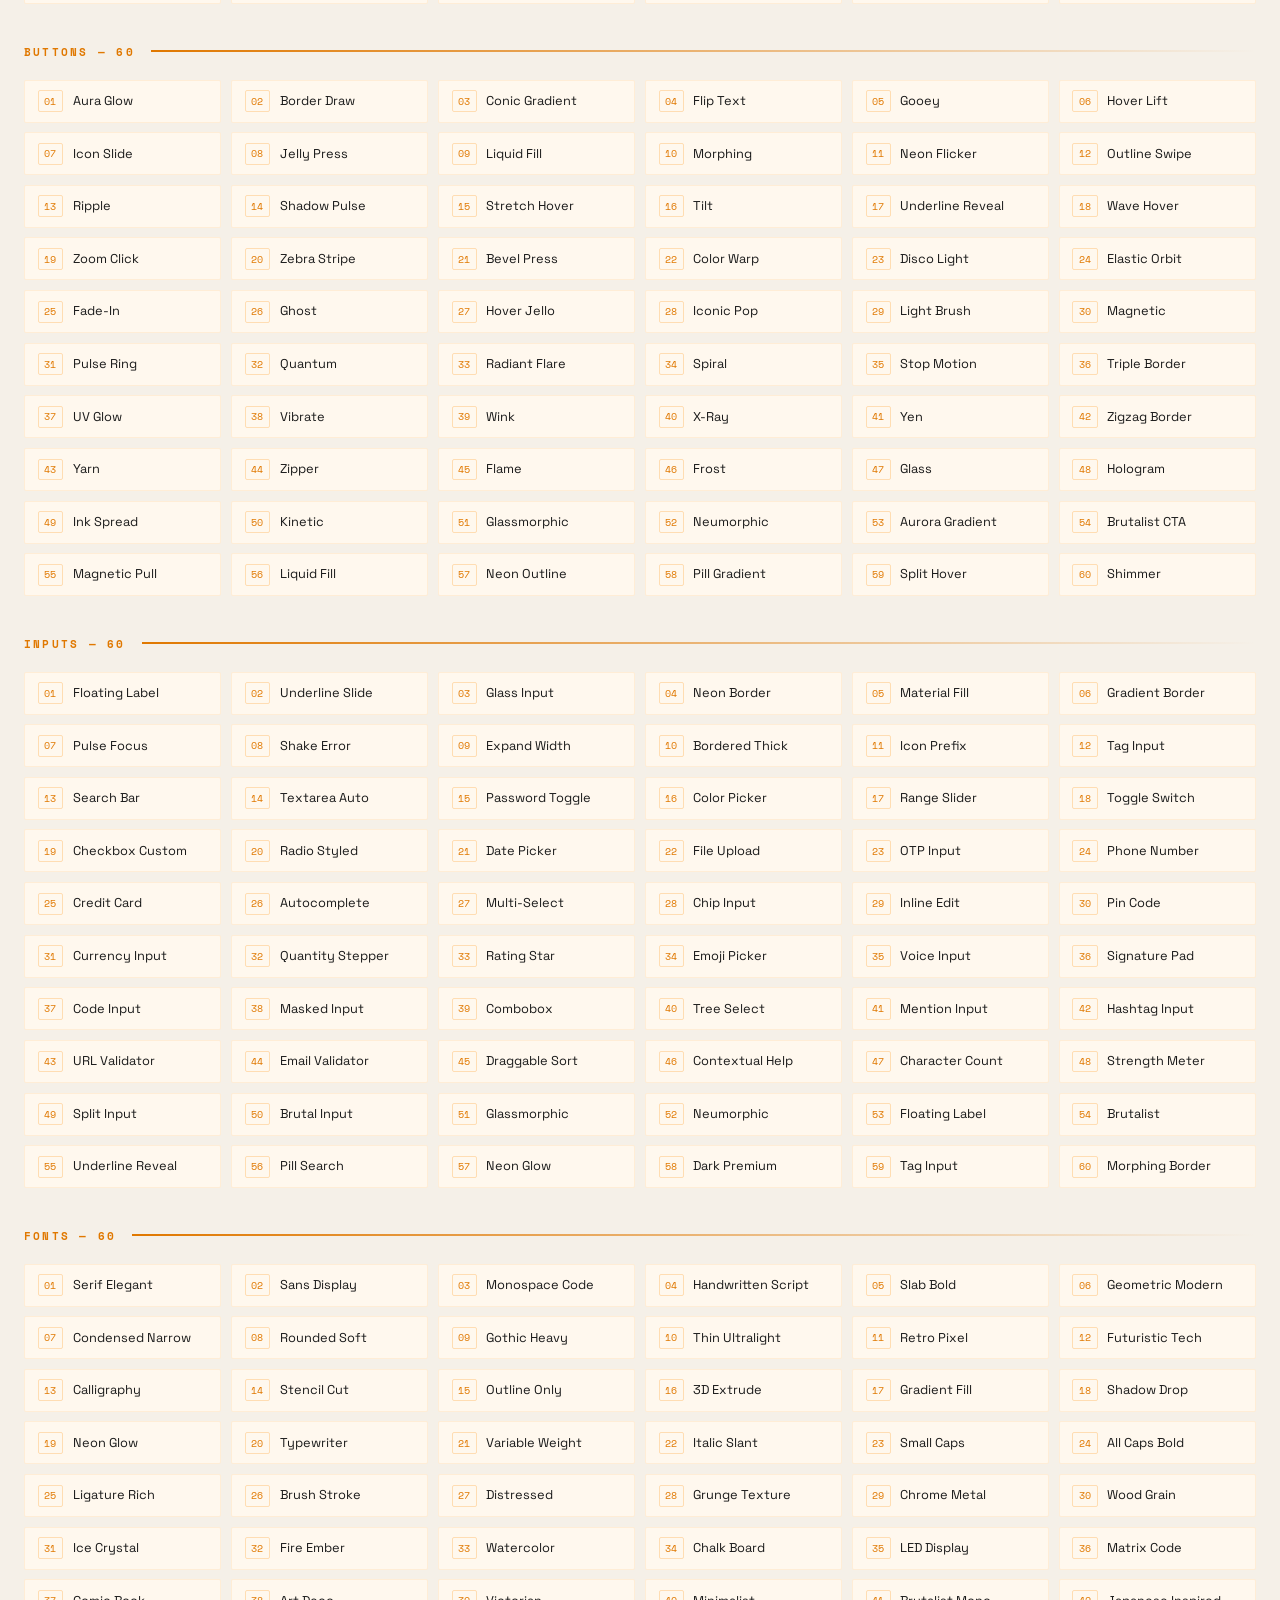
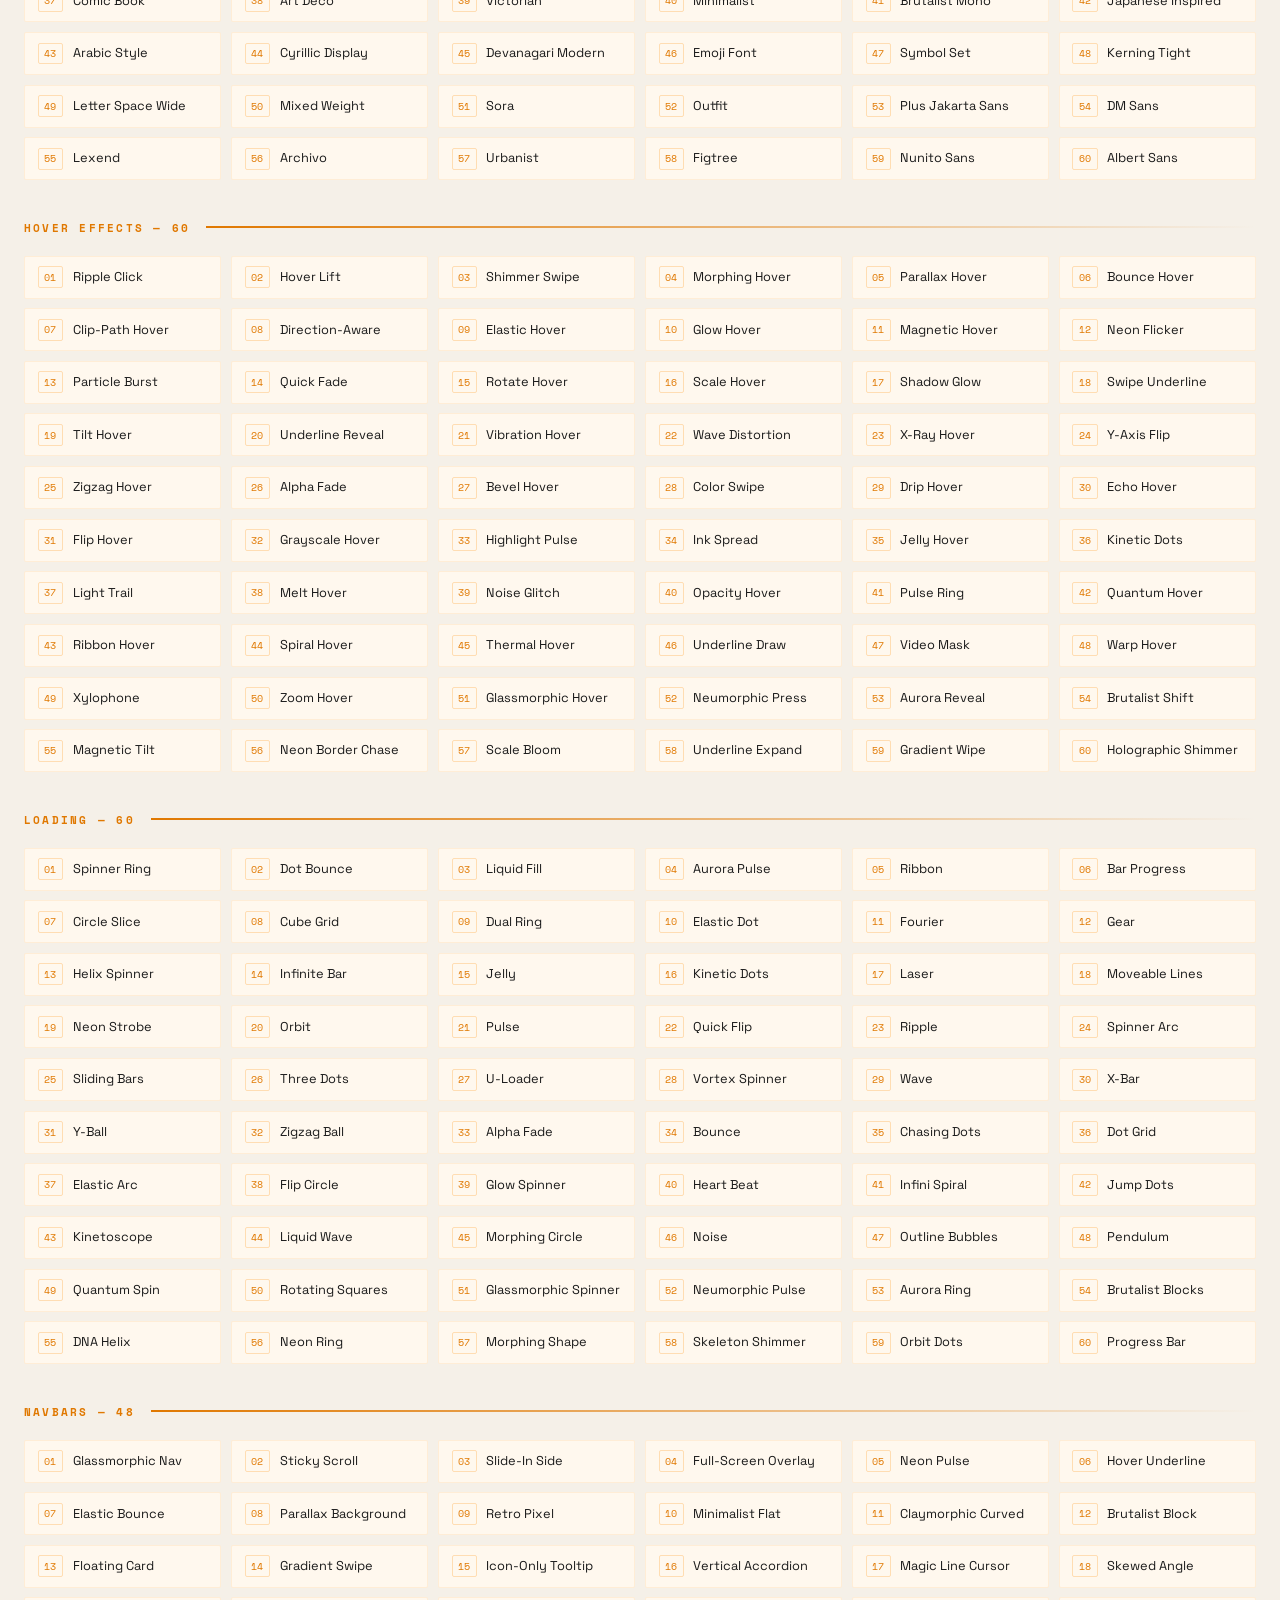
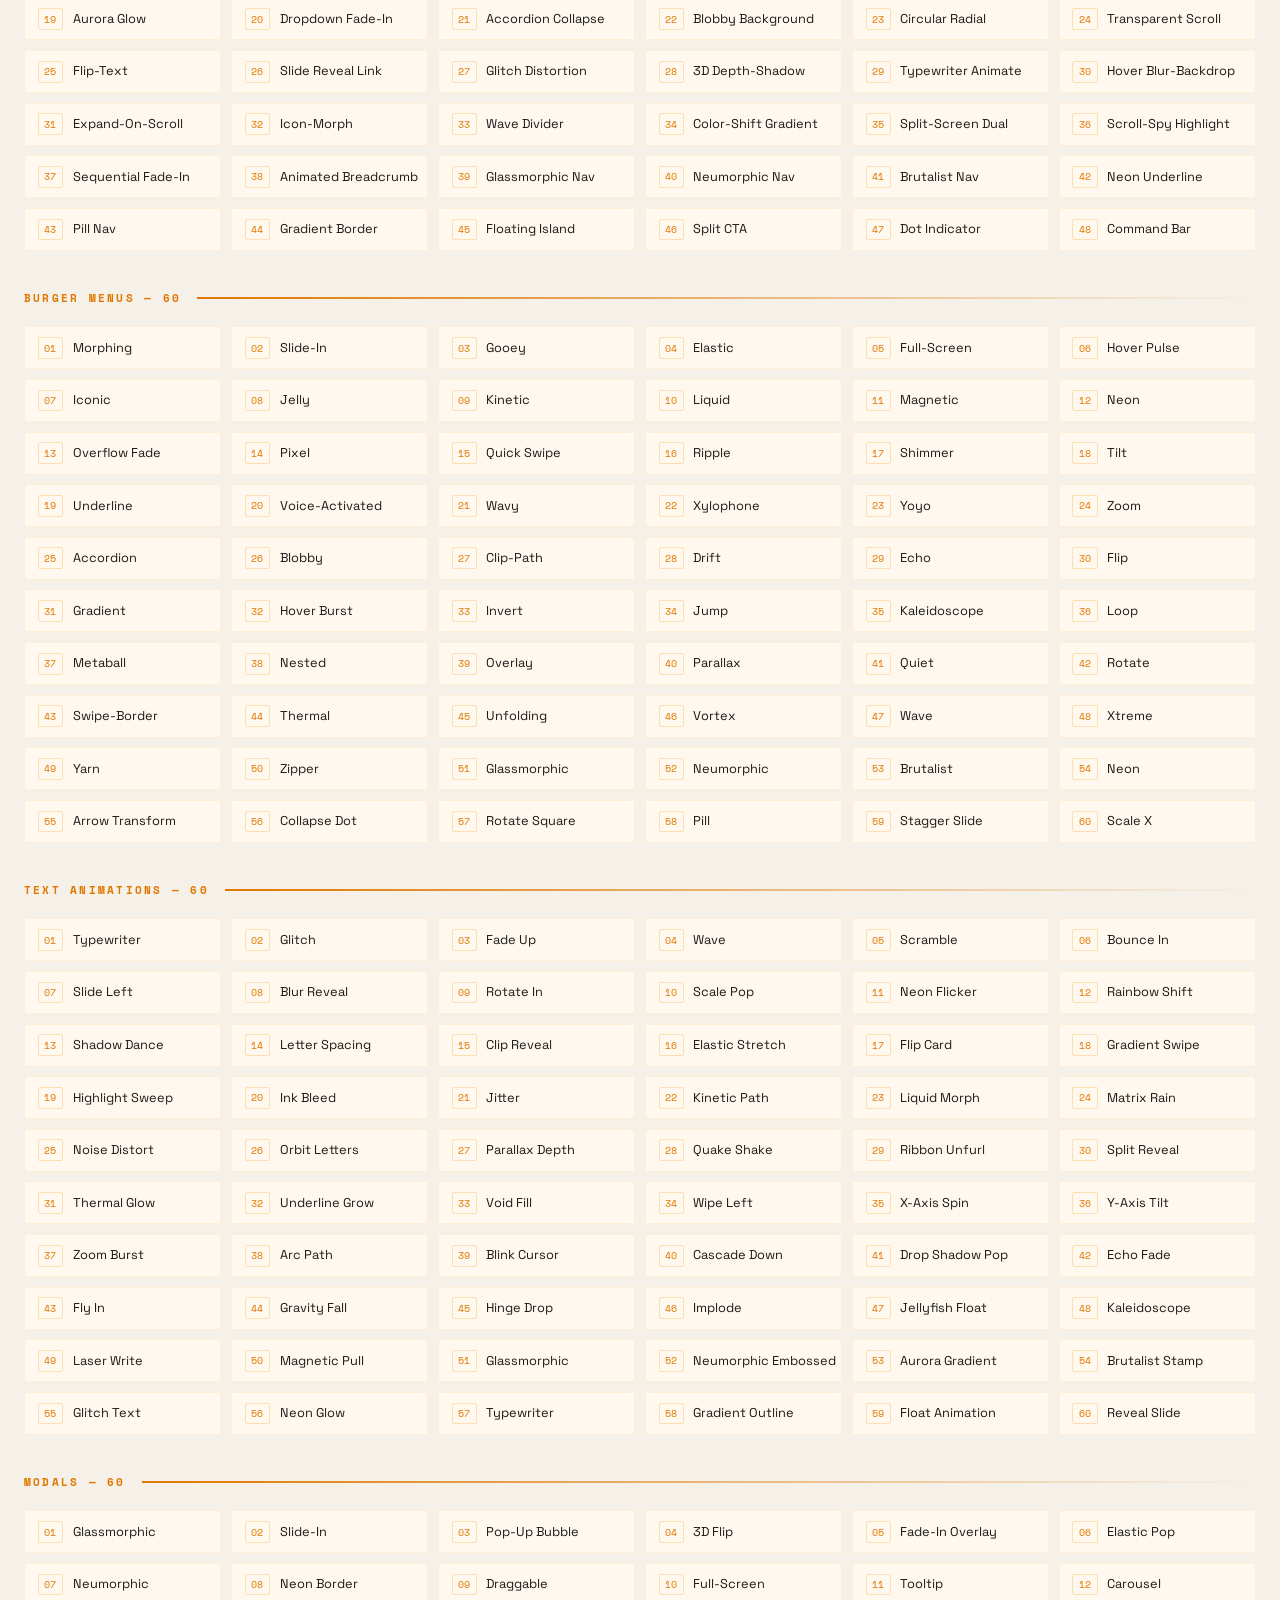
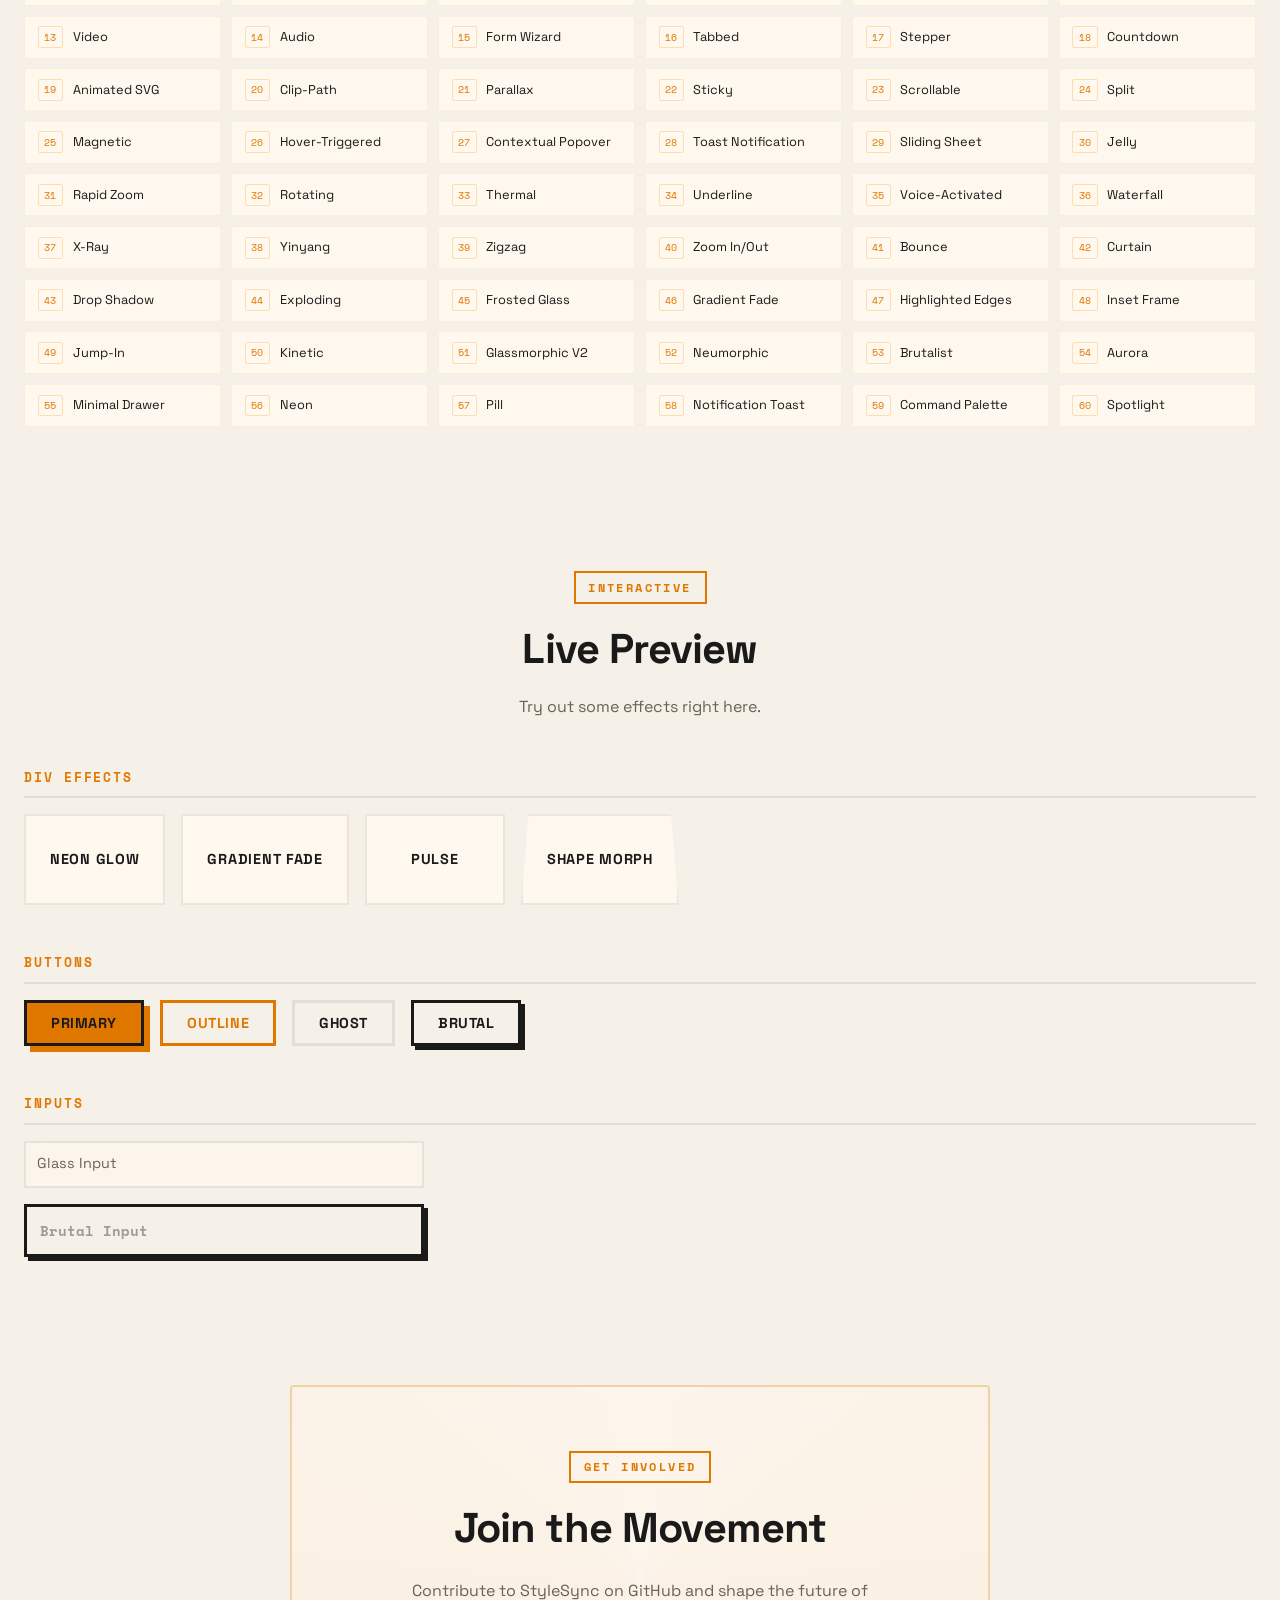
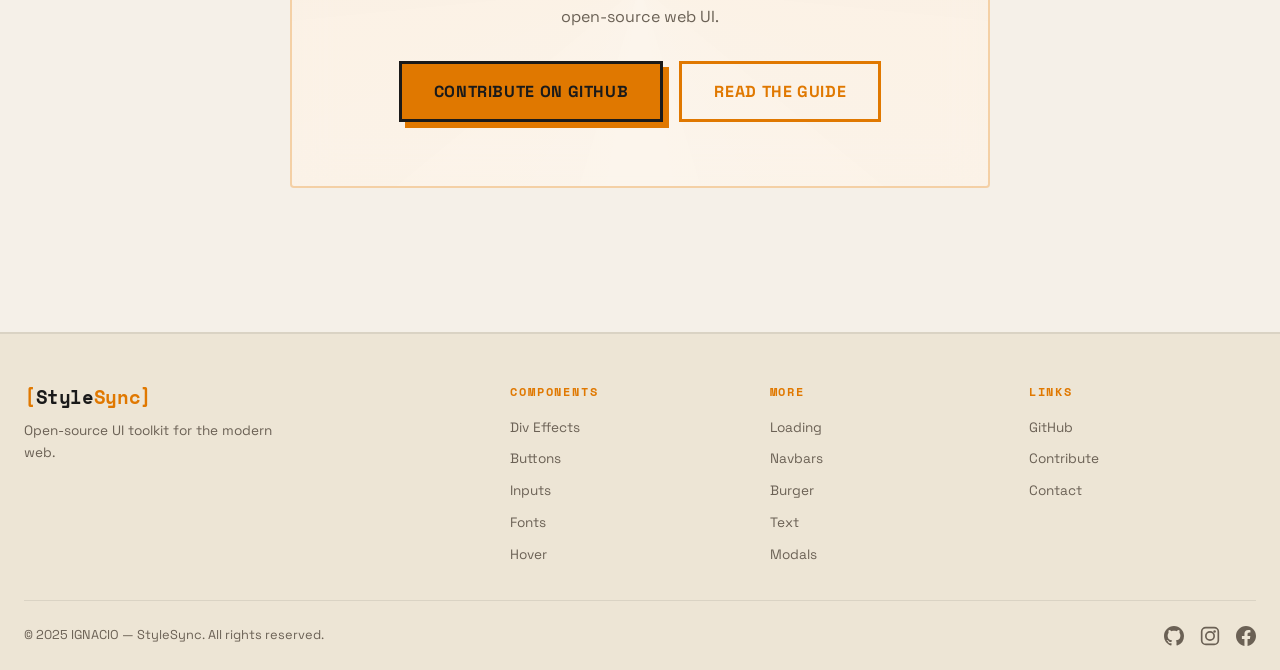
==== commit 615d1690: "Update styles and HTML across all components" ====
--- a/index.html
+++ b/index.html
@@ -1,28 +1,34 @@
 <!DOCTYPE html>
-<html lang="en">
+<html lang="en" data-theme="dark">
 <head>
   <meta charset="UTF-8" />
   <meta name="viewport" content="width=device-width, initial-scale=1.0"/>
-  <title>StyleSync</title>
-  <link
-    href="https://fonts.googleapis.com/css2?family=Inter:wght@400;600;800&display=swap"
-    rel="stylesheet"
-  />
+  <title>StyleSync — Brutalist UI Toolkit</title>
+  <link href="https://fonts.googleapis.com/css2?family=Space+Grotesk:wght@400;600;700&family=Space+Mono:wght@400;700&display=swap" rel="stylesheet"/>
   <link rel="stylesheet" href="styles.css" />
 </head>
 <body>
   <!-- LOADER -->
-  <div id="loader" class="loader glass">
-    <div class="spinner"></div>
+  <div id="loader" class="loader">
+    <div class="loader-inner">
+      <div class="loader-block"></div>
+      <div class="loader-block"></div>
+      <div class="loader-block"></div>
+      <span class="loader-text">STYLESYNC</span>
+    </div>
   </div>
 
   <!-- BACK-TO-TOP -->
-  <button id="backToTop" aria-label="Back to top">↑</button>
+  <button id="backToTop" class="back-to-top" aria-label="Back to top">
+    <svg width="20" height="20" viewBox="0 0 20 20" fill="none"><path d="M10 3L3 12h4v5h6v-5h4L10 3z" fill="currentColor"/></svg>
+  </button>
 
   <!-- HEADER + NAV -->
-  <header id="site-header" class="glass">
+  <header id="site-header">
     <nav class="navbar" role="navigation" aria-label="Main navigation">
-      <div class="logo">Style</div>
+      <a href="#" class="logo">
+        <span class="logo-bracket">[</span>Style<span class="logo-accent">Sync</span><span class="logo-bracket">]</span>
+      </a>
       <ul class="nav-links">
         <li><a href="div/div.html">Div</a></li>
         <li><a href="button/button.html">Buttons</a></li>
@@ -34,46 +40,29 @@
         <li><a href="burger/burger.html">Burger</a></li>
         <li><a href="text/text.html">Text</a></li>
         <li><a href="modal/modal.html">Modal</a></li>
-        <li><a href="#cta">Contribute</a></li>
-        <li>
-          <a
-            href="https://github.com/shariarmahmudsaif/stylesync"
-            target="_blank"
-            rel="noopener"
-            >GitHub</a
-          >
-        </li>
-        <li><button id="settingsBtn" class="settings-btn">⚙️ Options</button></li>
+        <li><a href="#library" class="nav-library">Library</a></li>
       </ul>
-      <button
-        id="theme-toggle"
-        class="theme-toggle"
-        aria-label="Toggle light/dark theme"
-      >
-        🌙
-      </button>
-      <button
-        id="burger"
-        class="burger"
-        aria-label="Toggle mobile menu"
-        aria-expanded="false"
-      >
-        <canvas id="burgerCanvas"></canvas>
-        <svg viewBox="0 0 100 100" width="32" height="32">
-          <path class="line line1" d="M20,30 H80" />
-          <path class="line line2" d="M20,50 H80" />
-          <path class="line line3" d="M20,70 H80" />
-        </svg>
-      </button>
+      <div class="nav-actions">
+        <button id="theme-toggle" class="theme-toggle" aria-label="Toggle theme">
+          <svg class="icon-sun" width="18" height="18" viewBox="0 0 24 24" fill="none" stroke="currentColor" stroke-width="2"><circle cx="12" cy="12" r="5"/><path d="M12 1v2M12 21v2M4.22 4.22l1.42 1.42M18.36 18.36l1.42 1.42M1 12h2M21 12h2M4.22 19.78l1.42-1.42M18.36 5.64l1.42-1.42"/></svg>
+          <svg class="icon-moon" width="18" height="18" viewBox="0 0 24 24" fill="none" stroke="currentColor" stroke-width="2"><path d="M21 12.79A9 9 0 1111.21 3 7 7 0 0021 12.79z"/></svg>
+        </button>
+        <a href="https://github.com/shariarmahmudsaif/stylesync" target="_blank" rel="noopener" class="btn btn-outline btn-sm" aria-label="GitHub">
+          <svg width="16" height="16" viewBox="0 0 16 16" fill="currentColor"><path d="M8 0C3.58 0 0 3.58 0 8c0 3.54 2.29 6.53 5.47 7.59.4.07.55-.17.55-.38 0-.19-.01-.82-.01-1.49-2.01.37-2.53-.49-2.69-.94-.09-.23-.48-.94-.82-1.13-.28-.15-.68-.52-.01-.53.63-.01 1.08.58 1.23.82.72 1.21 1.87.87 2.33.66.07-.52.28-.87.51-1.07-1.78-.2-3.64-.89-3.64-3.95 0-.87.31-1.59.82-2.15-.08-.2-.36-1.02.08-2.12 0 0 .67-.21 2.2.82.64-.18 1.32-.27 2-.27.68 0 1.36.09 2 .27 1.53-1.04 2.2-.82 2.2-.82.44 1.1.16 1.92.08 2.12.51.56.82 1.27.82 2.15 0 3.07-1.87 3.75-3.65 3.95.29.25.54.73.54 1.48 0 1.07-.01 1.93-.01 2.2 0 .21.15.46.55.38A8.013 8.013 0 0016 8c0-4.42-3.58-8-8-8z"/></svg>
+          GitHub
+        </a>
+        <button id="burger" class="burger" aria-label="Toggle mobile menu" aria-expanded="false">
+          <span></span><span></span><span></span>
+        </button>
+      </div>
     </nav>
   </header>
 
   <!-- MOBILE FULLSCREEN MENU -->
-  <div id="mobile-menu" class="mobile-menu glass" aria-hidden="true">
-    <button id="mobile-close" class="mobile-close" aria-label="Close menu">
-      &times;
-    </button>
-    <ul>
+  <div id="mobile-menu" class="mobile-menu" aria-hidden="true">
+    <div class="mobile-menu-inner">
+      <button id="mobile-close" class="mobile-close" aria-label="Close menu">&times;</button>
+      <ul>
         <li><a href="div/div.html">Div</a></li>
         <li><a href="button/button.html">Buttons</a></li>
         <li><a href="inputs/input.html">Inputs</a></li>
@@ -84,162 +73,915 @@
         <li><a href="burger/burger.html">Burger</a></li>
         <li><a href="text/text.html">Text</a></li>
         <li><a href="modal/modal.html">Modal</a></li>
-        <li><a href="#cta">Contribute</a></li>
-      <li>
-        <a
-          href="https://github.com/shariarmahmudsaif/stylesync"
-          target="_blank"
-          rel="noopener"
-          >GitHub</a
-        >
-      </li>
-    </ul>
-  </div>
-
-  <!-- SETTINGS MODAL -->
-  <div id="settingsModal" class="settings-modal glass" aria-hidden="true">
-    <div class="settings-content">
-      <h3>⚙️ Options</h3>
-      <ul class="settings-list">
-        <li><label><input type="checkbox" data-opt="burger" checked /> Liquid burger</label></li>
-        <li><label><input type="checkbox" data-opt="nav" checked /> Shrink-on-scroll nav</label></li>
-        <li><label><input type="checkbox" data-opt="textAnim" checked /> Text animations</label></li>
-        <li><label><input type="checkbox" data-opt="fonts" checked /> Alternate font</label></li>
-        <li><label><input type="checkbox" data-opt="buttons" checked /> Canvas buttons</label></li>
-        <li><label><input type="checkbox" data-opt="div" checked /> Div hover effects</label></li>
-        <li><label><input type="checkbox" data-opt="hover" checked /> Link hover glow</label></li>
-        <li><label><input type="checkbox" data-opt="inputs" checked /> Glass inputs</label></li>
-        <li><label><input type="checkbox" data-opt="loading" checked /> Loader screen</label></li>
-        <li><label><input type="checkbox" data-opt="modal" checked /> modal</label></li>
       </ul>
-      <button id="closeSettings" class="btn btn-primary">Close</button>
+      <a href="https://github.com/shariarmahmudsaif/stylesync" target="_blank" rel="noopener" class="btn btn-primary btn-block">View on GitHub</a>
     </div>
   </div>
 
-  <!-- SAMPLE MODAL -->
-  <div id="sampleModal" class="modal glass" aria-hidden="true">
-    <div class="modal-content glass">
-      <h3>Modal</h3>
-      <p>This is a Dev Front-end Resource Pack. Close me.</p>
-      <button id="closeSampleModal" class="btn btn-primary">Close</button>
-    </div>
-  </div>
-
   <main>
     <!-- HERO -->
-    <section id="hero" class="hero glass">
+    <section id="hero" class="hero">
       <canvas id="heroCanvas" aria-hidden="true"></canvas>
       <div class="hero-content">
-        <h1>Project StyleSync Web UI Helper</h1>
-        <p>StyleSync is an open-source toolkit of sleek, responsive UI components and interactive effects designed for modern web projects.</p>
-        <a href="#cta" class="btn btn-primary" data-tooltip="Get started">Get Started</a>
-      </div>
+        <div class="hero-badge">OPEN SOURCE UI TOOLKIT</div>
+        <h1><span class="hero-line">Style</span><span class="hero-line accent">Sync</span></h1>
+        <p class="hero-desc">Sleek, responsive UI components and interactive effects — brutalist aesthetics meets glassmorphic design for modern web projects.</p>
+        <div class="hero-actions">
+          <a href="#showcases" class="btn btn-primary btn-lg">Explore Components</a>
+          <a href="https://github.com/shariarmahmudsaif/stylesync" target="_blank" rel="noopener" class="btn btn-outline btn-lg">View Source</a>
+        </div>
+        <div class="hero-stats">
+          <div class="stat"><span class="stat-num">10</span><span class="stat-label">Categories</span></div>
+          <div class="stat"><span class="stat-num">588</span><span class="stat-label">Components</span></div>
+          <div class="stat"><span class="stat-num">0</span><span class="stat-label">Dependencies</span></div>
+        </div>
+      </div>
+      <div class="hero-grid-overlay" aria-hidden="true"></div>
     </section>
 
-    <!-- WAVE DIVIDER -->
-    <div class="divider">
-      <svg viewBox="0 0 1440 100" preserveAspectRatio="none">
-        <defs>
-          <linearGradient id="grad1" x1="0%" y1="0%" x2="100%" y2="0%">
-            <stop offset="0%" stop-color="#ff0055"/>
-            <stop offset="100%" stop-color="#5500ff"/>
-          </linearGradient>
-        </defs>
-        <path
-          d="M0,100 C360,0 1080,200 1440,100 L1440,0 L0,0 Z"
-          fill="url(#grad1)"
-        />
-      </svg>
-    </div>
-
-    <!-- DIV EFFECTS -->
-    <section id="div-effects" class="section div-effects glass">
-      <h2>Div Effects</h2>
-      <div class="effects-grid">
-        <div class="effect-card neon-glow" tabindex="0" aria-label="Neon Glow">Neon Glow</div>
-        <div class="effect-card gradient-fade" tabindex="0" aria-label="Gradient Fade">Gradient Fade</div>
-        <div class="effect-card pulse-effect" tabindex="0" aria-label="Pulse">Pulse</div>
-        <div class="effect-card shape-morph" tabindex="0" aria-label="Shape Morph">Shape Morph</div>
-        <div class="effect-card ripple-effect" tabindex="0" aria-label="Ripple">Ripple</div>
+    <!-- SHOWCASES -->
+    <section id="showcases" class="section showcase-section">
+      <div class="section-header">
+        <span class="section-tag">COMPONENTS</span>
+        <h2>Component Showcases</h2>
+        <p class="section-desc">Browse our collection of handcrafted UI elements. Each category includes 50+ variations.</p>
+      </div>
+
+      <div class="showcase-grid">
+        <a href="div/div.html" class="showcase-card" data-category="div">
+          <div class="showcase-preview">
+            <div class="mini-div mini-1"></div>
+            <div class="mini-div mini-2"></div>
+            <div class="mini-div mini-3"></div>
+          </div>
+          <div class="showcase-info">
+            <h3>Div Effects</h3>
+            <p>Neon glows, shape morphs, gradients, ripples & pulse animations.</p>
+            <span class="showcase-count">50 effects</span>
+          </div>
+        </a>
+
+        <a href="button/button.html" class="showcase-card" data-category="button">
+          <div class="showcase-preview">
+            <button class="mini-btn mini-btn-1" tabindex="-1">Click</button>
+            <button class="mini-btn mini-btn-2" tabindex="-1">Hover</button>
+            <button class="mini-btn mini-btn-3" tabindex="-1">Press</button>
+          </div>
+          <div class="showcase-info">
+            <h3>Buttons</h3>
+            <p>Ripple, neon, gradient, canvas & glassmorphic button styles.</p>
+            <span class="showcase-count">50 styles</span>
+          </div>
+        </a>
+
+        <a href="inputs/input.html" class="showcase-card" data-category="inputs">
+          <div class="showcase-preview">
+            <div class="mini-input"></div>
+            <div class="mini-input active"></div>
+          </div>
+          <div class="showcase-info">
+            <h3>Inputs</h3>
+            <p>Glass, floating-label, underline & bordered input field designs.</p>
+            <span class="showcase-count">50 designs</span>
+          </div>
+        </a>
+
+        <a href="font/font.html" class="showcase-card" data-category="font">
+          <div class="showcase-preview">
+            <span class="mini-font f1">Aa</span>
+            <span class="mini-font f2">Bb</span>
+            <span class="mini-font f3">Cc</span>
+          </div>
+          <div class="showcase-info">
+            <h3>Fonts</h3>
+            <p>Typography showcases with unique font pairings and text treatments.</p>
+            <span class="showcase-count">50 pairings</span>
+          </div>
+        </a>
+
+        <a href="hover/hover.html" class="showcase-card" data-category="hover">
+          <div class="showcase-preview">
+            <div class="mini-hover-box">
+              <div class="mini-hover-fill"></div>
+            </div>
+          </div>
+          <div class="showcase-info">
+            <h3>Hover Effects</h3>
+            <p>Interactive hover states, underlines, scales & color transitions.</p>
+            <span class="showcase-count">50 effects</span>
+          </div>
+        </a>
+
+        <a href="loading/load.html" class="showcase-card" data-category="loading">
+          <div class="showcase-preview">
+            <div class="mini-spinner"></div>
+          </div>
+          <div class="showcase-info">
+            <h3>Loading</h3>
+            <p>Spinners, progress bars, skeleton screens & pulse loaders.</p>
+            <span class="showcase-count">50 animations</span>
+          </div>
+        </a>
+
+        <a href="nav/nav.html" class="showcase-card" data-category="nav">
+          <div class="showcase-preview">
+            <div class="mini-nav">
+              <div class="mini-nav-logo"></div>
+              <div class="mini-nav-links"><span></span><span></span><span></span></div>
+            </div>
+          </div>
+          <div class="showcase-info">
+            <h3>Navbars</h3>
+            <p>Sticky, transparent, glassmorphic & animated navigation bars.</p>
+            <span class="showcase-count">38 layouts</span>
+          </div>
+        </a>
+
+        <a href="burger/burger.html" class="showcase-card" data-category="burger">
+          <div class="showcase-preview">
+            <div class="mini-burger"><span></span><span></span><span></span></div>
+          </div>
+          <div class="showcase-info">
+            <h3>Burger Menus</h3>
+            <p>Animated hamburger icons with morphing, rotation & liquid effects.</p>
+            <span class="showcase-count">50 animations</span>
+          </div>
+        </a>
+
+        <a href="text/text.html" class="showcase-card" data-category="text">
+          <div class="showcase-preview">
+            <span class="mini-text-anim">Text</span>
+          </div>
+          <div class="showcase-info">
+            <h3>Text Animations</h3>
+            <p>Typewriter, glitch, fade, wave & scramble text effects.</p>
+            <span class="showcase-count">50 animations</span>
+          </div>
+        </a>
+
+        <a href="modal/modal.html" class="showcase-card" data-category="modal">
+          <div class="showcase-preview">
+            <div class="mini-modal">
+              <div class="mini-modal-bar"></div>
+              <div class="mini-modal-body"></div>
+            </div>
+          </div>
+          <div class="showcase-info">
+            <h3>Modals</h3>
+            <p>Dialog boxes, bottom sheets, fullscreen & glassmorphic overlays.</p>
+            <span class="showcase-count">50 styles</span>
+          </div>
+        </a>
       </div>
     </section>
 
-    <div class="divider flip">
-      <svg viewBox="0 0 1440 100" preserveAspectRatio="none">
-        <path
-          d="M0,100 C360,0 1080,200 1440,100 L1440,0 L0,0 Z"
-          fill="url(#grad1)"
-        />
-      </svg>
-    </div>
-
-    <!-- BUTTONS -->
-    <section id="buttons" class="section buttons-section glass">
-      <h2>Buttons</h2>
-      <div class="buttons-grid">
-        <button class="btn btn-neon ripple" aria-label="Canvas ripple button">
-          <canvas class="btnCanvas"></canvas>
-          <span>Click Me</span>
-        </button>
-        <button class="btn btn-neon pulse" aria-label="Canvas pulse button">
-          <canvas class="btnCanvas"></canvas>
-          <span>Hover Me</span>
-        </button>
+    <!-- FULL COMPONENT LIBRARY — 588 Components -->
+    <section id="library" class="section library-section">
+      <div class="section-header">
+        <span class="section-tag">FULL LIBRARY</span>
+        <h2>588 Components</h2>
+        <p class="section-desc">Every component at a glance. Click any item to jump to its live demo.</p>
+      </div>
+
+      <!-- Filter Bar -->
+      <div class="library-filter">
+        <button class="filter-btn active" data-filter="all">All <span class="filter-count">588</span></button>
+        <button class="filter-btn" data-filter="div">Div <span class="filter-count">60</span></button>
+        <button class="filter-btn" data-filter="button">Buttons <span class="filter-count">60</span></button>
+        <button class="filter-btn" data-filter="input">Inputs <span class="filter-count">60</span></button>
+        <button class="filter-btn" data-filter="font">Fonts <span class="filter-count">60</span></button>
+        <button class="filter-btn" data-filter="hover">Hover <span class="filter-count">60</span></button>
+        <button class="filter-btn" data-filter="loading">Loading <span class="filter-count">60</span></button>
+        <button class="filter-btn" data-filter="nav">Nav <span class="filter-count">48</span></button>
+        <button class="filter-btn" data-filter="burger">Burger <span class="filter-count">60</span></button>
+        <button class="filter-btn" data-filter="text">Text <span class="filter-count">60</span></button>
+        <button class="filter-btn" data-filter="modal">Modal <span class="filter-count">60</span></button>
+      </div>
+
+      <div class="library-grid" id="libraryGrid">
+        <div class="lib-category" data-cat="div">Div Effects — 60</div>
+        <a href="div/div.html#1" class="lib-item" data-cat="div"><span class="lib-num">01</span>Accordion Reveal</a>
+        <a href="div/div.html#2" class="lib-item" data-cat="div"><span class="lib-num">02</span>Blur Reveal</a>
+        <a href="div/div.html#3" class="lib-item" data-cat="div"><span class="lib-num">03</span>Card Stack</a>
+        <a href="div/div.html#4" class="lib-item" data-cat="div"><span class="lib-num">04</span>Dynamic Grid</a>
+        <a href="div/div.html#5" class="lib-item" data-cat="div"><span class="lib-num">05</span>Elastic Expand</a>
+        <a href="div/div.html#6" class="lib-item" data-cat="div"><span class="lib-num">06</span>Fade-In Scroll</a>
+        <a href="div/div.html#7" class="lib-item" data-cat="div"><span class="lib-num">07</span>Glass Panel</a>
+        <a href="div/div.html#8" class="lib-item" data-cat="div"><span class="lib-num">08</span>Hover Morph</a>
+        <a href="div/div.html#9" class="lib-item" data-cat="div"><span class="lib-num">09</span>Interactive Depth</a>
+        <a href="div/div.html#10" class="lib-item" data-cat="div"><span class="lib-num">10</span>Jelly Bounce</a>
+        <a href="div/div.html#11" class="lib-item" data-cat="div"><span class="lib-num">11</span>Kinetic Spark</a>
+        <a href="div/div.html#12" class="lib-item" data-cat="div"><span class="lib-num">12</span>Layered Parallax</a>
+        <a href="div/div.html#13" class="lib-item" data-cat="div"><span class="lib-num">13</span>Neon Border</a>
+        <a href="div/div.html#14" class="lib-item" data-cat="div"><span class="lib-num">14</span>Opacity Reveal</a>
+        <a href="div/div.html#15" class="lib-item" data-cat="div"><span class="lib-num">15</span>Ripple Click</a>
+        <a href="div/div.html#16" class="lib-item" data-cat="div"><span class="lib-num">16</span>Skewed Layout</a>
+        <a href="div/div.html#17" class="lib-item" data-cat="div"><span class="lib-num">17</span>Split Reveal</a>
+        <a href="div/div.html#18" class="lib-item" data-cat="div"><span class="lib-num">18</span>Wave Divider</a>
+        <a href="div/div.html#19" class="lib-item" data-cat="div"><span class="lib-num">19</span>Zoom Hover</a>
+        <a href="div/div.html#20" class="lib-item" data-cat="div"><span class="lib-num">20</span>Z-Index Flip</a>
+        <a href="div/div.html#21" class="lib-item" data-cat="div"><span class="lib-num">21</span>Floating Card</a>
+        <a href="div/div.html#22" class="lib-item" data-cat="div"><span class="lib-num">22</span>Clip-Path Shape</a>
+        <a href="div/div.html#23" class="lib-item" data-cat="div"><span class="lib-num">23</span>SVG Mask Reveal</a>
+        <a href="div/div.html#24" class="lib-item" data-cat="div"><span class="lib-num">24</span>Hover Shadow-Drop</a>
+        <a href="div/div.html#25" class="lib-item" data-cat="div"><span class="lib-num">25</span>Textured Backdrop</a>
+        <a href="div/div.html#26" class="lib-item" data-cat="div"><span class="lib-num">26</span>Perspective Tilt</a>
+        <a href="div/div.html#27" class="lib-item" data-cat="div"><span class="lib-num">27</span>Gradient Overlay</a>
+        <a href="div/div.html#28" class="lib-item" data-cat="div"><span class="lib-num">28</span>Magnetic Pull</a>
+        <a href="div/div.html#29" class="lib-item" data-cat="div"><span class="lib-num">29</span>Starburst Hover</a>
+        <a href="div/div.html#30" class="lib-item" data-cat="div"><span class="lib-num">30</span>Chromatic Aberration</a>
+        <a href="div/div.html#31" class="lib-item" data-cat="div"><span class="lib-num">31</span>Glass Glow Panel</a>
+        <a href="div/div.html#32" class="lib-item" data-cat="div"><span class="lib-num">32</span>Bounce-In</a>
+        <a href="div/div.html#33" class="lib-item" data-cat="div"><span class="lib-num">33</span>Slide-Down Reveal</a>
+        <a href="div/div.html#34" class="lib-item" data-cat="div"><span class="lib-num">34</span>Elastic Constraint</a>
+        <a href="div/div.html#35" class="lib-item" data-cat="div"><span class="lib-num">35</span>Color Flip</a>
+        <a href="div/div.html#36" class="lib-item" data-cat="div"><span class="lib-num">36</span>Particle Background</a>
+        <a href="div/div.html#37" class="lib-item" data-cat="div"><span class="lib-num">37</span>Noise Texture</a>
+        <a href="div/div.html#38" class="lib-item" data-cat="div"><span class="lib-num">38</span>Video Background</a>
+        <a href="div/div.html#39" class="lib-item" data-cat="div"><span class="lib-num">39</span>Parallax Layered</a>
+        <a href="div/div.html#40" class="lib-item" data-cat="div"><span class="lib-num">40</span>Morphing Shape</a>
+        <a href="div/div.html#41" class="lib-item" data-cat="div"><span class="lib-num">41</span>CSS Grid Reflow</a>
+        <a href="div/div.html#42" class="lib-item" data-cat="div"><span class="lib-num">42</span>SVG Line Draw</a>
+        <a href="div/div.html#43" class="lib-item" data-cat="div"><span class="lib-num">43</span>Crossfade Image</a>
+        <a href="div/div.html#44" class="lib-item" data-cat="div"><span class="lib-num">44</span>Hostile Border</a>
+        <a href="div/div.html#45" class="lib-item" data-cat="div"><span class="lib-num">45</span>Neon Glow</a>
+        <a href="div/div.html#46" class="lib-item" data-cat="div"><span class="lib-num">46</span>Thermal Imagery</a>
+        <a href="div/div.html#47" class="lib-item" data-cat="div"><span class="lib-num">47</span>Mirrored Hover</a>
+        <a href="div/div.html#48" class="lib-item" data-cat="div"><span class="lib-num">48</span>Retro Scanline</a>
+        <a href="div/div.html#49" class="lib-item" data-cat="div"><span class="lib-num">49</span>Vignette Frame</a>
+        <a href="div/div.html#50" class="lib-item" data-cat="div"><span class="lib-num">50</span>Hover Canvas</a>
+        <a href="div/div.html#51" class="lib-item" data-cat="div"><span class="lib-num">51</span>Glassmorphic Card</a>
+        <a href="div/div.html#52" class="lib-item" data-cat="div"><span class="lib-num">52</span>Neumorphic Box</a>
+        <a href="div/div.html#53" class="lib-item" data-cat="div"><span class="lib-num">53</span>Aurora Gradient</a>
+        <a href="div/div.html#54" class="lib-item" data-cat="div"><span class="lib-num">54</span>Brutalist Block</a>
+        <a href="div/div.html#55" class="lib-item" data-cat="div"><span class="lib-num">55</span>Bento Cell</a>
+        <a href="div/div.html#56" class="lib-item" data-cat="div"><span class="lib-num">56</span>Cyberpunk Neon</a>
+        <a href="div/div.html#57" class="lib-item" data-cat="div"><span class="lib-num">57</span>3D Flip Card</a>
+        <a href="div/div.html#58" class="lib-item" data-cat="div"><span class="lib-num">58</span>Grain Texture</a>
+        <a href="div/div.html#59" class="lib-item" data-cat="div"><span class="lib-num">59</span>Morphing Blob</a>
+        <a href="div/div.html#60" class="lib-item" data-cat="div"><span class="lib-num">60</span>Holographic</a>
+
+        <div class="lib-category" data-cat="button">Buttons — 60</div>
+        <a href="button/button.html#1" class="lib-item" data-cat="button"><span class="lib-num">01</span>Aura Glow</a>
+        <a href="button/button.html#2" class="lib-item" data-cat="button"><span class="lib-num">02</span>Border Draw</a>
+        <a href="button/button.html#3" class="lib-item" data-cat="button"><span class="lib-num">03</span>Conic Gradient</a>
+        <a href="button/button.html#4" class="lib-item" data-cat="button"><span class="lib-num">04</span>Flip Text</a>
+        <a href="button/button.html#5" class="lib-item" data-cat="button"><span class="lib-num">05</span>Gooey</a>
+        <a href="button/button.html#6" class="lib-item" data-cat="button"><span class="lib-num">06</span>Hover Lift</a>
+        <a href="button/button.html#7" class="lib-item" data-cat="button"><span class="lib-num">07</span>Icon Slide</a>
+        <a href="button/button.html#8" class="lib-item" data-cat="button"><span class="lib-num">08</span>Jelly Press</a>
+        <a href="button/button.html#9" class="lib-item" data-cat="button"><span class="lib-num">09</span>Liquid Fill</a>
+        <a href="button/button.html#10" class="lib-item" data-cat="button"><span class="lib-num">10</span>Morphing</a>
+        <a href="button/button.html#11" class="lib-item" data-cat="button"><span class="lib-num">11</span>Neon Flicker</a>
+        <a href="button/button.html#12" class="lib-item" data-cat="button"><span class="lib-num">12</span>Outline Swipe</a>
+        <a href="button/button.html#13" class="lib-item" data-cat="button"><span class="lib-num">13</span>Ripple</a>
+        <a href="button/button.html#14" class="lib-item" data-cat="button"><span class="lib-num">14</span>Shadow Pulse</a>
+        <a href="button/button.html#15" class="lib-item" data-cat="button"><span class="lib-num">15</span>Stretch Hover</a>
+        <a href="button/button.html#16" class="lib-item" data-cat="button"><span class="lib-num">16</span>Tilt</a>
+        <a href="button/button.html#17" class="lib-item" data-cat="button"><span class="lib-num">17</span>Underline Reveal</a>
+        <a href="button/button.html#18" class="lib-item" data-cat="button"><span class="lib-num">18</span>Wave Hover</a>
+        <a href="button/button.html#19" class="lib-item" data-cat="button"><span class="lib-num">19</span>Zoom Click</a>
+        <a href="button/button.html#20" class="lib-item" data-cat="button"><span class="lib-num">20</span>Zebra Stripe</a>
+        <a href="button/button.html#21" class="lib-item" data-cat="button"><span class="lib-num">21</span>Bevel Press</a>
+        <a href="button/button.html#22" class="lib-item" data-cat="button"><span class="lib-num">22</span>Color Warp</a>
+        <a href="button/button.html#23" class="lib-item" data-cat="button"><span class="lib-num">23</span>Disco Light</a>
+        <a href="button/button.html#24" class="lib-item" data-cat="button"><span class="lib-num">24</span>Elastic Orbit</a>
+        <a href="button/button.html#25" class="lib-item" data-cat="button"><span class="lib-num">25</span>Fade-In</a>
+        <a href="button/button.html#26" class="lib-item" data-cat="button"><span class="lib-num">26</span>Ghost</a>
+        <a href="button/button.html#27" class="lib-item" data-cat="button"><span class="lib-num">27</span>Hover Jello</a>
+        <a href="button/button.html#28" class="lib-item" data-cat="button"><span class="lib-num">28</span>Iconic Pop</a>
+        <a href="button/button.html#29" class="lib-item" data-cat="button"><span class="lib-num">29</span>Light Brush</a>
+        <a href="button/button.html#30" class="lib-item" data-cat="button"><span class="lib-num">30</span>Magnetic</a>
+        <a href="button/button.html#31" class="lib-item" data-cat="button"><span class="lib-num">31</span>Pulse Ring</a>
+        <a href="button/button.html#32" class="lib-item" data-cat="button"><span class="lib-num">32</span>Quantum</a>
+        <a href="button/button.html#33" class="lib-item" data-cat="button"><span class="lib-num">33</span>Radiant Flare</a>
+        <a href="button/button.html#34" class="lib-item" data-cat="button"><span class="lib-num">34</span>Spiral</a>
+        <a href="button/button.html#35" class="lib-item" data-cat="button"><span class="lib-num">35</span>Stop Motion</a>
+        <a href="button/button.html#36" class="lib-item" data-cat="button"><span class="lib-num">36</span>Triple Border</a>
+        <a href="button/button.html#37" class="lib-item" data-cat="button"><span class="lib-num">37</span>UV Glow</a>
+        <a href="button/button.html#38" class="lib-item" data-cat="button"><span class="lib-num">38</span>Vibrate</a>
+        <a href="button/button.html#39" class="lib-item" data-cat="button"><span class="lib-num">39</span>Wink</a>
+        <a href="button/button.html#40" class="lib-item" data-cat="button"><span class="lib-num">40</span>X-Ray</a>
+        <a href="button/button.html#41" class="lib-item" data-cat="button"><span class="lib-num">41</span>Yen</a>
+        <a href="button/button.html#42" class="lib-item" data-cat="button"><span class="lib-num">42</span>Zigzag Border</a>
+        <a href="button/button.html#43" class="lib-item" data-cat="button"><span class="lib-num">43</span>Yarn</a>
+        <a href="button/button.html#44" class="lib-item" data-cat="button"><span class="lib-num">44</span>Zipper</a>
+        <a href="button/button.html#45" class="lib-item" data-cat="button"><span class="lib-num">45</span>Flame</a>
+        <a href="button/button.html#46" class="lib-item" data-cat="button"><span class="lib-num">46</span>Frost</a>
+        <a href="button/button.html#47" class="lib-item" data-cat="button"><span class="lib-num">47</span>Glass</a>
+        <a href="button/button.html#48" class="lib-item" data-cat="button"><span class="lib-num">48</span>Hologram</a>
+        <a href="button/button.html#49" class="lib-item" data-cat="button"><span class="lib-num">49</span>Ink Spread</a>
+        <a href="button/button.html#50" class="lib-item" data-cat="button"><span class="lib-num">50</span>Kinetic</a>
+        <a href="button/button.html#51" class="lib-item" data-cat="button"><span class="lib-num">51</span>Glassmorphic</a>
+        <a href="button/button.html#52" class="lib-item" data-cat="button"><span class="lib-num">52</span>Neumorphic</a>
+        <a href="button/button.html#53" class="lib-item" data-cat="button"><span class="lib-num">53</span>Aurora Gradient</a>
+        <a href="button/button.html#54" class="lib-item" data-cat="button"><span class="lib-num">54</span>Brutalist CTA</a>
+        <a href="button/button.html#55" class="lib-item" data-cat="button"><span class="lib-num">55</span>Magnetic Pull</a>
+        <a href="button/button.html#56" class="lib-item" data-cat="button"><span class="lib-num">56</span>Liquid Fill</a>
+        <a href="button/button.html#57" class="lib-item" data-cat="button"><span class="lib-num">57</span>Neon Outline</a>
+        <a href="button/button.html#58" class="lib-item" data-cat="button"><span class="lib-num">58</span>Pill Gradient</a>
+        <a href="button/button.html#59" class="lib-item" data-cat="button"><span class="lib-num">59</span>Split Hover</a>
+        <a href="button/button.html#60" class="lib-item" data-cat="button"><span class="lib-num">60</span>Shimmer</a>
+
+        <div class="lib-category" data-cat="input">Inputs — 60</div>
+        <a href="inputs/input.html#1" class="lib-item" data-cat="input"><span class="lib-num">01</span>Floating Label</a>
+        <a href="inputs/input.html#2" class="lib-item" data-cat="input"><span class="lib-num">02</span>Underline Slide</a>
+        <a href="inputs/input.html#3" class="lib-item" data-cat="input"><span class="lib-num">03</span>Glass Input</a>
+        <a href="inputs/input.html#4" class="lib-item" data-cat="input"><span class="lib-num">04</span>Neon Border</a>
+        <a href="inputs/input.html#5" class="lib-item" data-cat="input"><span class="lib-num">05</span>Material Fill</a>
+        <a href="inputs/input.html#6" class="lib-item" data-cat="input"><span class="lib-num">06</span>Gradient Border</a>
+        <a href="inputs/input.html#7" class="lib-item" data-cat="input"><span class="lib-num">07</span>Pulse Focus</a>
+        <a href="inputs/input.html#8" class="lib-item" data-cat="input"><span class="lib-num">08</span>Shake Error</a>
+        <a href="inputs/input.html#9" class="lib-item" data-cat="input"><span class="lib-num">09</span>Expand Width</a>
+        <a href="inputs/input.html#10" class="lib-item" data-cat="input"><span class="lib-num">10</span>Bordered Thick</a>
+        <a href="inputs/input.html#11" class="lib-item" data-cat="input"><span class="lib-num">11</span>Icon Prefix</a>
+        <a href="inputs/input.html#12" class="lib-item" data-cat="input"><span class="lib-num">12</span>Tag Input</a>
+        <a href="inputs/input.html#13" class="lib-item" data-cat="input"><span class="lib-num">13</span>Search Bar</a>
+        <a href="inputs/input.html#14" class="lib-item" data-cat="input"><span class="lib-num">14</span>Textarea Auto</a>
+        <a href="inputs/input.html#15" class="lib-item" data-cat="input"><span class="lib-num">15</span>Password Toggle</a>
+        <a href="inputs/input.html#16" class="lib-item" data-cat="input"><span class="lib-num">16</span>Color Picker</a>
+        <a href="inputs/input.html#17" class="lib-item" data-cat="input"><span class="lib-num">17</span>Range Slider</a>
+        <a href="inputs/input.html#18" class="lib-item" data-cat="input"><span class="lib-num">18</span>Toggle Switch</a>
+        <a href="inputs/input.html#19" class="lib-item" data-cat="input"><span class="lib-num">19</span>Checkbox Custom</a>
+        <a href="inputs/input.html#20" class="lib-item" data-cat="input"><span class="lib-num">20</span>Radio Styled</a>
+        <a href="inputs/input.html#21" class="lib-item" data-cat="input"><span class="lib-num">21</span>Date Picker</a>
+        <a href="inputs/input.html#22" class="lib-item" data-cat="input"><span class="lib-num">22</span>File Upload</a>
+        <a href="inputs/input.html#23" class="lib-item" data-cat="input"><span class="lib-num">23</span>OTP Input</a>
+        <a href="inputs/input.html#24" class="lib-item" data-cat="input"><span class="lib-num">24</span>Phone Number</a>
+        <a href="inputs/input.html#25" class="lib-item" data-cat="input"><span class="lib-num">25</span>Credit Card</a>
+        <a href="inputs/input.html#26" class="lib-item" data-cat="input"><span class="lib-num">26</span>Autocomplete</a>
+        <a href="inputs/input.html#27" class="lib-item" data-cat="input"><span class="lib-num">27</span>Multi-Select</a>
+        <a href="inputs/input.html#28" class="lib-item" data-cat="input"><span class="lib-num">28</span>Chip Input</a>
+        <a href="inputs/input.html#29" class="lib-item" data-cat="input"><span class="lib-num">29</span>Inline Edit</a>
+        <a href="inputs/input.html#30" class="lib-item" data-cat="input"><span class="lib-num">30</span>Pin Code</a>
+        <a href="inputs/input.html#31" class="lib-item" data-cat="input"><span class="lib-num">31</span>Currency Input</a>
+        <a href="inputs/input.html#32" class="lib-item" data-cat="input"><span class="lib-num">32</span>Quantity Stepper</a>
+        <a href="inputs/input.html#33" class="lib-item" data-cat="input"><span class="lib-num">33</span>Rating Star</a>
+        <a href="inputs/input.html#34" class="lib-item" data-cat="input"><span class="lib-num">34</span>Emoji Picker</a>
+        <a href="inputs/input.html#35" class="lib-item" data-cat="input"><span class="lib-num">35</span>Voice Input</a>
+        <a href="inputs/input.html#36" class="lib-item" data-cat="input"><span class="lib-num">36</span>Signature Pad</a>
+        <a href="inputs/input.html#37" class="lib-item" data-cat="input"><span class="lib-num">37</span>Code Input</a>
+        <a href="inputs/input.html#38" class="lib-item" data-cat="input"><span class="lib-num">38</span>Masked Input</a>
+        <a href="inputs/input.html#39" class="lib-item" data-cat="input"><span class="lib-num">39</span>Combobox</a>
+        <a href="inputs/input.html#40" class="lib-item" data-cat="input"><span class="lib-num">40</span>Tree Select</a>
+        <a href="inputs/input.html#41" class="lib-item" data-cat="input"><span class="lib-num">41</span>Mention Input</a>
+        <a href="inputs/input.html#42" class="lib-item" data-cat="input"><span class="lib-num">42</span>Hashtag Input</a>
+        <a href="inputs/input.html#43" class="lib-item" data-cat="input"><span class="lib-num">43</span>URL Validator</a>
+        <a href="inputs/input.html#44" class="lib-item" data-cat="input"><span class="lib-num">44</span>Email Validator</a>
+        <a href="inputs/input.html#45" class="lib-item" data-cat="input"><span class="lib-num">45</span>Draggable Sort</a>
+        <a href="inputs/input.html#46" class="lib-item" data-cat="input"><span class="lib-num">46</span>Contextual Help</a>
+        <a href="inputs/input.html#47" class="lib-item" data-cat="input"><span class="lib-num">47</span>Character Count</a>
+        <a href="inputs/input.html#48" class="lib-item" data-cat="input"><span class="lib-num">48</span>Strength Meter</a>
+        <a href="inputs/input.html#49" class="lib-item" data-cat="input"><span class="lib-num">49</span>Split Input</a>
+        <a href="inputs/input.html#50" class="lib-item" data-cat="input"><span class="lib-num">50</span>Brutal Input</a>
+        <a href="inputs/input.html#51" class="lib-item" data-cat="input"><span class="lib-num">51</span>Glassmorphic</a>
+        <a href="inputs/input.html#52" class="lib-item" data-cat="input"><span class="lib-num">52</span>Neumorphic</a>
+        <a href="inputs/input.html#53" class="lib-item" data-cat="input"><span class="lib-num">53</span>Floating Label</a>
+        <a href="inputs/input.html#54" class="lib-item" data-cat="input"><span class="lib-num">54</span>Brutalist</a>
+        <a href="inputs/input.html#55" class="lib-item" data-cat="input"><span class="lib-num">55</span>Underline Reveal</a>
+        <a href="inputs/input.html#56" class="lib-item" data-cat="input"><span class="lib-num">56</span>Pill Search</a>
+        <a href="inputs/input.html#57" class="lib-item" data-cat="input"><span class="lib-num">57</span>Neon Glow</a>
+        <a href="inputs/input.html#58" class="lib-item" data-cat="input"><span class="lib-num">58</span>Dark Premium</a>
+        <a href="inputs/input.html#59" class="lib-item" data-cat="input"><span class="lib-num">59</span>Tag Input</a>
+        <a href="inputs/input.html#60" class="lib-item" data-cat="input"><span class="lib-num">60</span>Morphing Border</a>
+
+        <div class="lib-category" data-cat="font">Fonts — 60</div>
+        <a href="font/font.html#1" class="lib-item" data-cat="font"><span class="lib-num">01</span>Serif Elegant</a>
+        <a href="font/font.html#2" class="lib-item" data-cat="font"><span class="lib-num">02</span>Sans Display</a>
+        <a href="font/font.html#3" class="lib-item" data-cat="font"><span class="lib-num">03</span>Monospace Code</a>
+        <a href="font/font.html#4" class="lib-item" data-cat="font"><span class="lib-num">04</span>Handwritten Script</a>
+        <a href="font/font.html#5" class="lib-item" data-cat="font"><span class="lib-num">05</span>Slab Bold</a>
+        <a href="font/font.html#6" class="lib-item" data-cat="font"><span class="lib-num">06</span>Geometric Modern</a>
+        <a href="font/font.html#7" class="lib-item" data-cat="font"><span class="lib-num">07</span>Condensed Narrow</a>
+        <a href="font/font.html#8" class="lib-item" data-cat="font"><span class="lib-num">08</span>Rounded Soft</a>
+        <a href="font/font.html#9" class="lib-item" data-cat="font"><span class="lib-num">09</span>Gothic Heavy</a>
+        <a href="font/font.html#10" class="lib-item" data-cat="font"><span class="lib-num">10</span>Thin Ultralight</a>
+        <a href="font/font.html#11" class="lib-item" data-cat="font"><span class="lib-num">11</span>Retro Pixel</a>
+        <a href="font/font.html#12" class="lib-item" data-cat="font"><span class="lib-num">12</span>Futuristic Tech</a>
+        <a href="font/font.html#13" class="lib-item" data-cat="font"><span class="lib-num">13</span>Calligraphy</a>
+        <a href="font/font.html#14" class="lib-item" data-cat="font"><span class="lib-num">14</span>Stencil Cut</a>
+        <a href="font/font.html#15" class="lib-item" data-cat="font"><span class="lib-num">15</span>Outline Only</a>
+        <a href="font/font.html#16" class="lib-item" data-cat="font"><span class="lib-num">16</span>3D Extrude</a>
+        <a href="font/font.html#17" class="lib-item" data-cat="font"><span class="lib-num">17</span>Gradient Fill</a>
+        <a href="font/font.html#18" class="lib-item" data-cat="font"><span class="lib-num">18</span>Shadow Drop</a>
+        <a href="font/font.html#19" class="lib-item" data-cat="font"><span class="lib-num">19</span>Neon Glow</a>
+        <a href="font/font.html#20" class="lib-item" data-cat="font"><span class="lib-num">20</span>Typewriter</a>
+        <a href="font/font.html#21" class="lib-item" data-cat="font"><span class="lib-num">21</span>Variable Weight</a>
+        <a href="font/font.html#22" class="lib-item" data-cat="font"><span class="lib-num">22</span>Italic Slant</a>
+        <a href="font/font.html#23" class="lib-item" data-cat="font"><span class="lib-num">23</span>Small Caps</a>
+        <a href="font/font.html#24" class="lib-item" data-cat="font"><span class="lib-num">24</span>All Caps Bold</a>
+        <a href="font/font.html#25" class="lib-item" data-cat="font"><span class="lib-num">25</span>Ligature Rich</a>
+        <a href="font/font.html#26" class="lib-item" data-cat="font"><span class="lib-num">26</span>Brush Stroke</a>
+        <a href="font/font.html#27" class="lib-item" data-cat="font"><span class="lib-num">27</span>Distressed</a>
+        <a href="font/font.html#28" class="lib-item" data-cat="font"><span class="lib-num">28</span>Grunge Texture</a>
+        <a href="font/font.html#29" class="lib-item" data-cat="font"><span class="lib-num">29</span>Chrome Metal</a>
+        <a href="font/font.html#30" class="lib-item" data-cat="font"><span class="lib-num">30</span>Wood Grain</a>
+        <a href="font/font.html#31" class="lib-item" data-cat="font"><span class="lib-num">31</span>Ice Crystal</a>
+        <a href="font/font.html#32" class="lib-item" data-cat="font"><span class="lib-num">32</span>Fire Ember</a>
+        <a href="font/font.html#33" class="lib-item" data-cat="font"><span class="lib-num">33</span>Watercolor</a>
+        <a href="font/font.html#34" class="lib-item" data-cat="font"><span class="lib-num">34</span>Chalk Board</a>
+        <a href="font/font.html#35" class="lib-item" data-cat="font"><span class="lib-num">35</span>LED Display</a>
+        <a href="font/font.html#36" class="lib-item" data-cat="font"><span class="lib-num">36</span>Matrix Code</a>
+        <a href="font/font.html#37" class="lib-item" data-cat="font"><span class="lib-num">37</span>Comic Book</a>
+        <a href="font/font.html#38" class="lib-item" data-cat="font"><span class="lib-num">38</span>Art Deco</a>
+        <a href="font/font.html#39" class="lib-item" data-cat="font"><span class="lib-num">39</span>Victorian</a>
+        <a href="font/font.html#40" class="lib-item" data-cat="font"><span class="lib-num">40</span>Minimalist</a>
+        <a href="font/font.html#41" class="lib-item" data-cat="font"><span class="lib-num">41</span>Brutalist Mono</a>
+        <a href="font/font.html#42" class="lib-item" data-cat="font"><span class="lib-num">42</span>Japanese Inspired</a>
+        <a href="font/font.html#43" class="lib-item" data-cat="font"><span class="lib-num">43</span>Arabic Style</a>
+        <a href="font/font.html#44" class="lib-item" data-cat="font"><span class="lib-num">44</span>Cyrillic Display</a>
+        <a href="font/font.html#45" class="lib-item" data-cat="font"><span class="lib-num">45</span>Devanagari Modern</a>
+        <a href="font/font.html#46" class="lib-item" data-cat="font"><span class="lib-num">46</span>Emoji Font</a>
+        <a href="font/font.html#47" class="lib-item" data-cat="font"><span class="lib-num">47</span>Symbol Set</a>
+        <a href="font/font.html#48" class="lib-item" data-cat="font"><span class="lib-num">48</span>Kerning Tight</a>
+        <a href="font/font.html#49" class="lib-item" data-cat="font"><span class="lib-num">49</span>Letter Space Wide</a>
+        <a href="font/font.html#50" class="lib-item" data-cat="font"><span class="lib-num">50</span>Mixed Weight</a>
+        <a href="font/font.html#51" class="lib-item" data-cat="font"><span class="lib-num">51</span>Sora</a>
+        <a href="font/font.html#52" class="lib-item" data-cat="font"><span class="lib-num">52</span>Outfit</a>
+        <a href="font/font.html#53" class="lib-item" data-cat="font"><span class="lib-num">53</span>Plus Jakarta Sans</a>
+        <a href="font/font.html#54" class="lib-item" data-cat="font"><span class="lib-num">54</span>DM Sans</a>
+        <a href="font/font.html#55" class="lib-item" data-cat="font"><span class="lib-num">55</span>Lexend</a>
+        <a href="font/font.html#56" class="lib-item" data-cat="font"><span class="lib-num">56</span>Archivo</a>
+        <a href="font/font.html#57" class="lib-item" data-cat="font"><span class="lib-num">57</span>Urbanist</a>
+        <a href="font/font.html#58" class="lib-item" data-cat="font"><span class="lib-num">58</span>Figtree</a>
+        <a href="font/font.html#59" class="lib-item" data-cat="font"><span class="lib-num">59</span>Nunito Sans</a>
+        <a href="font/font.html#60" class="lib-item" data-cat="font"><span class="lib-num">60</span>Albert Sans</a>
+
+        <div class="lib-category" data-cat="hover">Hover Effects — 60</div>
+        <a href="hover/hover.html#1" class="lib-item" data-cat="hover"><span class="lib-num">01</span>Ripple Click</a>
+        <a href="hover/hover.html#2" class="lib-item" data-cat="hover"><span class="lib-num">02</span>Hover Lift</a>
+        <a href="hover/hover.html#3" class="lib-item" data-cat="hover"><span class="lib-num">03</span>Shimmer Swipe</a>
+        <a href="hover/hover.html#4" class="lib-item" data-cat="hover"><span class="lib-num">04</span>Morphing Hover</a>
+        <a href="hover/hover.html#5" class="lib-item" data-cat="hover"><span class="lib-num">05</span>Parallax Hover</a>
+        <a href="hover/hover.html#6" class="lib-item" data-cat="hover"><span class="lib-num">06</span>Bounce Hover</a>
+        <a href="hover/hover.html#7" class="lib-item" data-cat="hover"><span class="lib-num">07</span>Clip-Path Hover</a>
+        <a href="hover/hover.html#8" class="lib-item" data-cat="hover"><span class="lib-num">08</span>Direction-Aware</a>
+        <a href="hover/hover.html#9" class="lib-item" data-cat="hover"><span class="lib-num">09</span>Elastic Hover</a>
+        <a href="hover/hover.html#10" class="lib-item" data-cat="hover"><span class="lib-num">10</span>Glow Hover</a>
+        <a href="hover/hover.html#11" class="lib-item" data-cat="hover"><span class="lib-num">11</span>Magnetic Hover</a>
+        <a href="hover/hover.html#12" class="lib-item" data-cat="hover"><span class="lib-num">12</span>Neon Flicker</a>
+        <a href="hover/hover.html#13" class="lib-item" data-cat="hover"><span class="lib-num">13</span>Particle Burst</a>
+        <a href="hover/hover.html#14" class="lib-item" data-cat="hover"><span class="lib-num">14</span>Quick Fade</a>
+        <a href="hover/hover.html#15" class="lib-item" data-cat="hover"><span class="lib-num">15</span>Rotate Hover</a>
+        <a href="hover/hover.html#16" class="lib-item" data-cat="hover"><span class="lib-num">16</span>Scale Hover</a>
+        <a href="hover/hover.html#17" class="lib-item" data-cat="hover"><span class="lib-num">17</span>Shadow Glow</a>
+        <a href="hover/hover.html#18" class="lib-item" data-cat="hover"><span class="lib-num">18</span>Swipe Underline</a>
+        <a href="hover/hover.html#19" class="lib-item" data-cat="hover"><span class="lib-num">19</span>Tilt Hover</a>
+        <a href="hover/hover.html#20" class="lib-item" data-cat="hover"><span class="lib-num">20</span>Underline Reveal</a>
+        <a href="hover/hover.html#21" class="lib-item" data-cat="hover"><span class="lib-num">21</span>Vibration Hover</a>
+        <a href="hover/hover.html#22" class="lib-item" data-cat="hover"><span class="lib-num">22</span>Wave Distortion</a>
+        <a href="hover/hover.html#23" class="lib-item" data-cat="hover"><span class="lib-num">23</span>X-Ray Hover</a>
+        <a href="hover/hover.html#24" class="lib-item" data-cat="hover"><span class="lib-num">24</span>Y-Axis Flip</a>
+        <a href="hover/hover.html#25" class="lib-item" data-cat="hover"><span class="lib-num">25</span>Zigzag Hover</a>
+        <a href="hover/hover.html#26" class="lib-item" data-cat="hover"><span class="lib-num">26</span>Alpha Fade</a>
+        <a href="hover/hover.html#27" class="lib-item" data-cat="hover"><span class="lib-num">27</span>Bevel Hover</a>
+        <a href="hover/hover.html#28" class="lib-item" data-cat="hover"><span class="lib-num">28</span>Color Swipe</a>
+        <a href="hover/hover.html#29" class="lib-item" data-cat="hover"><span class="lib-num">29</span>Drip Hover</a>
+        <a href="hover/hover.html#30" class="lib-item" data-cat="hover"><span class="lib-num">30</span>Echo Hover</a>
+        <a href="hover/hover.html#31" class="lib-item" data-cat="hover"><span class="lib-num">31</span>Flip Hover</a>
+        <a href="hover/hover.html#32" class="lib-item" data-cat="hover"><span class="lib-num">32</span>Grayscale Hover</a>
+        <a href="hover/hover.html#33" class="lib-item" data-cat="hover"><span class="lib-num">33</span>Highlight Pulse</a>
+        <a href="hover/hover.html#34" class="lib-item" data-cat="hover"><span class="lib-num">34</span>Ink Spread</a>
+        <a href="hover/hover.html#35" class="lib-item" data-cat="hover"><span class="lib-num">35</span>Jelly Hover</a>
+        <a href="hover/hover.html#36" class="lib-item" data-cat="hover"><span class="lib-num">36</span>Kinetic Dots</a>
+        <a href="hover/hover.html#37" class="lib-item" data-cat="hover"><span class="lib-num">37</span>Light Trail</a>
+        <a href="hover/hover.html#38" class="lib-item" data-cat="hover"><span class="lib-num">38</span>Melt Hover</a>
+        <a href="hover/hover.html#39" class="lib-item" data-cat="hover"><span class="lib-num">39</span>Noise Glitch</a>
+        <a href="hover/hover.html#40" class="lib-item" data-cat="hover"><span class="lib-num">40</span>Opacity Hover</a>
+        <a href="hover/hover.html#41" class="lib-item" data-cat="hover"><span class="lib-num">41</span>Pulse Ring</a>
+        <a href="hover/hover.html#42" class="lib-item" data-cat="hover"><span class="lib-num">42</span>Quantum Hover</a>
+        <a href="hover/hover.html#43" class="lib-item" data-cat="hover"><span class="lib-num">43</span>Ribbon Hover</a>
+        <a href="hover/hover.html#44" class="lib-item" data-cat="hover"><span class="lib-num">44</span>Spiral Hover</a>
+        <a href="hover/hover.html#45" class="lib-item" data-cat="hover"><span class="lib-num">45</span>Thermal Hover</a>
+        <a href="hover/hover.html#46" class="lib-item" data-cat="hover"><span class="lib-num">46</span>Underline Draw</a>
+        <a href="hover/hover.html#47" class="lib-item" data-cat="hover"><span class="lib-num">47</span>Video Mask</a>
+        <a href="hover/hover.html#48" class="lib-item" data-cat="hover"><span class="lib-num">48</span>Warp Hover</a>
+        <a href="hover/hover.html#49" class="lib-item" data-cat="hover"><span class="lib-num">49</span>Xylophone</a>
+        <a href="hover/hover.html#50" class="lib-item" data-cat="hover"><span class="lib-num">50</span>Zoom Hover</a>
+        <a href="hover/hover.html#51" class="lib-item" data-cat="hover"><span class="lib-num">51</span>Glassmorphic Hover</a>
+        <a href="hover/hover.html#52" class="lib-item" data-cat="hover"><span class="lib-num">52</span>Neumorphic Press</a>
+        <a href="hover/hover.html#53" class="lib-item" data-cat="hover"><span class="lib-num">53</span>Aurora Reveal</a>
+        <a href="hover/hover.html#54" class="lib-item" data-cat="hover"><span class="lib-num">54</span>Brutalist Shift</a>
+        <a href="hover/hover.html#55" class="lib-item" data-cat="hover"><span class="lib-num">55</span>Magnetic Tilt</a>
+        <a href="hover/hover.html#56" class="lib-item" data-cat="hover"><span class="lib-num">56</span>Neon Border Chase</a>
+        <a href="hover/hover.html#57" class="lib-item" data-cat="hover"><span class="lib-num">57</span>Scale Bloom</a>
+        <a href="hover/hover.html#58" class="lib-item" data-cat="hover"><span class="lib-num">58</span>Underline Expand</a>
+        <a href="hover/hover.html#59" class="lib-item" data-cat="hover"><span class="lib-num">59</span>Gradient Wipe</a>
+        <a href="hover/hover.html#60" class="lib-item" data-cat="hover"><span class="lib-num">60</span>Holographic Shimmer</a>
+
+        <div class="lib-category" data-cat="loading">Loading — 60</div>
+        <a href="loading/load.html#1" class="lib-item" data-cat="loading"><span class="lib-num">01</span>Spinner Ring</a>
+        <a href="loading/load.html#2" class="lib-item" data-cat="loading"><span class="lib-num">02</span>Dot Bounce</a>
+        <a href="loading/load.html#3" class="lib-item" data-cat="loading"><span class="lib-num">03</span>Liquid Fill</a>
+        <a href="loading/load.html#4" class="lib-item" data-cat="loading"><span class="lib-num">04</span>Aurora Pulse</a>
+        <a href="loading/load.html#5" class="lib-item" data-cat="loading"><span class="lib-num">05</span>Ribbon</a>
+        <a href="loading/load.html#6" class="lib-item" data-cat="loading"><span class="lib-num">06</span>Bar Progress</a>
+        <a href="loading/load.html#7" class="lib-item" data-cat="loading"><span class="lib-num">07</span>Circle Slice</a>
+        <a href="loading/load.html#8" class="lib-item" data-cat="loading"><span class="lib-num">08</span>Cube Grid</a>
+        <a href="loading/load.html#9" class="lib-item" data-cat="loading"><span class="lib-num">09</span>Dual Ring</a>
+        <a href="loading/load.html#10" class="lib-item" data-cat="loading"><span class="lib-num">10</span>Elastic Dot</a>
+        <a href="loading/load.html#11" class="lib-item" data-cat="loading"><span class="lib-num">11</span>Fourier</a>
+        <a href="loading/load.html#12" class="lib-item" data-cat="loading"><span class="lib-num">12</span>Gear</a>
+        <a href="loading/load.html#13" class="lib-item" data-cat="loading"><span class="lib-num">13</span>Helix Spinner</a>
+        <a href="loading/load.html#14" class="lib-item" data-cat="loading"><span class="lib-num">14</span>Infinite Bar</a>
+        <a href="loading/load.html#15" class="lib-item" data-cat="loading"><span class="lib-num">15</span>Jelly</a>
+        <a href="loading/load.html#16" class="lib-item" data-cat="loading"><span class="lib-num">16</span>Kinetic Dots</a>
+        <a href="loading/load.html#17" class="lib-item" data-cat="loading"><span class="lib-num">17</span>Laser</a>
+        <a href="loading/load.html#18" class="lib-item" data-cat="loading"><span class="lib-num">18</span>Moveable Lines</a>
+        <a href="loading/load.html#19" class="lib-item" data-cat="loading"><span class="lib-num">19</span>Neon Strobe</a>
+        <a href="loading/load.html#20" class="lib-item" data-cat="loading"><span class="lib-num">20</span>Orbit</a>
+        <a href="loading/load.html#21" class="lib-item" data-cat="loading"><span class="lib-num">21</span>Pulse</a>
+        <a href="loading/load.html#22" class="lib-item" data-cat="loading"><span class="lib-num">22</span>Quick Flip</a>
+        <a href="loading/load.html#23" class="lib-item" data-cat="loading"><span class="lib-num">23</span>Ripple</a>
+        <a href="loading/load.html#24" class="lib-item" data-cat="loading"><span class="lib-num">24</span>Spinner Arc</a>
+        <a href="loading/load.html#25" class="lib-item" data-cat="loading"><span class="lib-num">25</span>Sliding Bars</a>
+        <a href="loading/load.html#26" class="lib-item" data-cat="loading"><span class="lib-num">26</span>Three Dots</a>
+        <a href="loading/load.html#27" class="lib-item" data-cat="loading"><span class="lib-num">27</span>U-Loader</a>
+        <a href="loading/load.html#28" class="lib-item" data-cat="loading"><span class="lib-num">28</span>Vortex Spinner</a>
+        <a href="loading/load.html#29" class="lib-item" data-cat="loading"><span class="lib-num">29</span>Wave</a>
+        <a href="loading/load.html#30" class="lib-item" data-cat="loading"><span class="lib-num">30</span>X-Bar</a>
+        <a href="loading/load.html#31" class="lib-item" data-cat="loading"><span class="lib-num">31</span>Y-Ball</a>
+        <a href="loading/load.html#32" class="lib-item" data-cat="loading"><span class="lib-num">32</span>Zigzag Ball</a>
+        <a href="loading/load.html#33" class="lib-item" data-cat="loading"><span class="lib-num">33</span>Alpha Fade</a>
+        <a href="loading/load.html#34" class="lib-item" data-cat="loading"><span class="lib-num">34</span>Bounce</a>
+        <a href="loading/load.html#35" class="lib-item" data-cat="loading"><span class="lib-num">35</span>Chasing Dots</a>
+        <a href="loading/load.html#36" class="lib-item" data-cat="loading"><span class="lib-num">36</span>Dot Grid</a>
+        <a href="loading/load.html#37" class="lib-item" data-cat="loading"><span class="lib-num">37</span>Elastic Arc</a>
+        <a href="loading/load.html#38" class="lib-item" data-cat="loading"><span class="lib-num">38</span>Flip Circle</a>
+        <a href="loading/load.html#39" class="lib-item" data-cat="loading"><span class="lib-num">39</span>Glow Spinner</a>
+        <a href="loading/load.html#40" class="lib-item" data-cat="loading"><span class="lib-num">40</span>Heart Beat</a>
+        <a href="loading/load.html#41" class="lib-item" data-cat="loading"><span class="lib-num">41</span>Infini Spiral</a>
+        <a href="loading/load.html#42" class="lib-item" data-cat="loading"><span class="lib-num">42</span>Jump Dots</a>
+        <a href="loading/load.html#43" class="lib-item" data-cat="loading"><span class="lib-num">43</span>Kinetoscope</a>
+        <a href="loading/load.html#44" class="lib-item" data-cat="loading"><span class="lib-num">44</span>Liquid Wave</a>
+        <a href="loading/load.html#45" class="lib-item" data-cat="loading"><span class="lib-num">45</span>Morphing Circle</a>
+        <a href="loading/load.html#46" class="lib-item" data-cat="loading"><span class="lib-num">46</span>Noise</a>
+        <a href="loading/load.html#47" class="lib-item" data-cat="loading"><span class="lib-num">47</span>Outline Bubbles</a>
+        <a href="loading/load.html#48" class="lib-item" data-cat="loading"><span class="lib-num">48</span>Pendulum</a>
+        <a href="loading/load.html#49" class="lib-item" data-cat="loading"><span class="lib-num">49</span>Quantum Spin</a>
+        <a href="loading/load.html#50" class="lib-item" data-cat="loading"><span class="lib-num">50</span>Rotating Squares</a>
+        <a href="loading/load.html#51" class="lib-item" data-cat="loading"><span class="lib-num">51</span>Glassmorphic Spinner</a>
+        <a href="loading/load.html#52" class="lib-item" data-cat="loading"><span class="lib-num">52</span>Neumorphic Pulse</a>
+        <a href="loading/load.html#53" class="lib-item" data-cat="loading"><span class="lib-num">53</span>Aurora Ring</a>
+        <a href="loading/load.html#54" class="lib-item" data-cat="loading"><span class="lib-num">54</span>Brutalist Blocks</a>
+        <a href="loading/load.html#55" class="lib-item" data-cat="loading"><span class="lib-num">55</span>DNA Helix</a>
+        <a href="loading/load.html#56" class="lib-item" data-cat="loading"><span class="lib-num">56</span>Neon Ring</a>
+        <a href="loading/load.html#57" class="lib-item" data-cat="loading"><span class="lib-num">57</span>Morphing Shape</a>
+        <a href="loading/load.html#58" class="lib-item" data-cat="loading"><span class="lib-num">58</span>Skeleton Shimmer</a>
+        <a href="loading/load.html#59" class="lib-item" data-cat="loading"><span class="lib-num">59</span>Orbit Dots</a>
+        <a href="loading/load.html#60" class="lib-item" data-cat="loading"><span class="lib-num">60</span>Progress Bar</a>
+
+        <div class="lib-category" data-cat="nav">Navbars — 48</div>
+        <a href="nav/nav.html#1" class="lib-item" data-cat="nav"><span class="lib-num">01</span>Glassmorphic Nav</a>
+        <a href="nav/nav.html#2" class="lib-item" data-cat="nav"><span class="lib-num">02</span>Sticky Scroll</a>
+        <a href="nav/nav.html#3" class="lib-item" data-cat="nav"><span class="lib-num">03</span>Slide-In Side</a>
+        <a href="nav/nav.html#4" class="lib-item" data-cat="nav"><span class="lib-num">04</span>Full-Screen Overlay</a>
+        <a href="nav/nav.html#5" class="lib-item" data-cat="nav"><span class="lib-num">05</span>Neon Pulse</a>
+        <a href="nav/nav.html#6" class="lib-item" data-cat="nav"><span class="lib-num">06</span>Hover Underline</a>
+        <a href="nav/nav.html#7" class="lib-item" data-cat="nav"><span class="lib-num">07</span>Elastic Bounce</a>
+        <a href="nav/nav.html#8" class="lib-item" data-cat="nav"><span class="lib-num">08</span>Parallax Background</a>
+        <a href="nav/nav.html#9" class="lib-item" data-cat="nav"><span class="lib-num">09</span>Retro Pixel</a>
+        <a href="nav/nav.html#10" class="lib-item" data-cat="nav"><span class="lib-num">10</span>Minimalist Flat</a>
+        <a href="nav/nav.html#11" class="lib-item" data-cat="nav"><span class="lib-num">11</span>Claymorphic Curved</a>
+        <a href="nav/nav.html#12" class="lib-item" data-cat="nav"><span class="lib-num">12</span>Brutalist Block</a>
+        <a href="nav/nav.html#13" class="lib-item" data-cat="nav"><span class="lib-num">13</span>Floating Card</a>
+        <a href="nav/nav.html#14" class="lib-item" data-cat="nav"><span class="lib-num">14</span>Gradient Swipe</a>
+        <a href="nav/nav.html#15" class="lib-item" data-cat="nav"><span class="lib-num">15</span>Icon-Only Tooltip</a>
+        <a href="nav/nav.html#16" class="lib-item" data-cat="nav"><span class="lib-num">16</span>Vertical Accordion</a>
+        <a href="nav/nav.html#17" class="lib-item" data-cat="nav"><span class="lib-num">17</span>Magic Line Cursor</a>
+        <a href="nav/nav.html#18" class="lib-item" data-cat="nav"><span class="lib-num">18</span>Skewed Angle</a>
+        <a href="nav/nav.html#19" class="lib-item" data-cat="nav"><span class="lib-num">19</span>Aurora Glow</a>
+        <a href="nav/nav.html#20" class="lib-item" data-cat="nav"><span class="lib-num">20</span>Dropdown Fade-In</a>
+        <a href="nav/nav.html#21" class="lib-item" data-cat="nav"><span class="lib-num">21</span>Accordion Collapse</a>
+        <a href="nav/nav.html#22" class="lib-item" data-cat="nav"><span class="lib-num">22</span>Blobby Background</a>
+        <a href="nav/nav.html#23" class="lib-item" data-cat="nav"><span class="lib-num">23</span>Circular Radial</a>
+        <a href="nav/nav.html#24" class="lib-item" data-cat="nav"><span class="lib-num">24</span>Transparent Scroll</a>
+        <a href="nav/nav.html#25" class="lib-item" data-cat="nav"><span class="lib-num">25</span>Flip-Text</a>
+        <a href="nav/nav.html#26" class="lib-item" data-cat="nav"><span class="lib-num">26</span>Slide Reveal Link</a>
+        <a href="nav/nav.html#27" class="lib-item" data-cat="nav"><span class="lib-num">27</span>Glitch Distortion</a>
+        <a href="nav/nav.html#28" class="lib-item" data-cat="nav"><span class="lib-num">28</span>3D Depth-Shadow</a>
+        <a href="nav/nav.html#29" class="lib-item" data-cat="nav"><span class="lib-num">29</span>Typewriter Animate</a>
+        <a href="nav/nav.html#30" class="lib-item" data-cat="nav"><span class="lib-num">30</span>Hover Blur-Backdrop</a>
+        <a href="nav/nav.html#31" class="lib-item" data-cat="nav"><span class="lib-num">31</span>Expand-On-Scroll</a>
+        <a href="nav/nav.html#32" class="lib-item" data-cat="nav"><span class="lib-num">32</span>Icon-Morph</a>
+        <a href="nav/nav.html#33" class="lib-item" data-cat="nav"><span class="lib-num">33</span>Wave Divider</a>
+        <a href="nav/nav.html#34" class="lib-item" data-cat="nav"><span class="lib-num">34</span>Color-Shift Gradient</a>
+        <a href="nav/nav.html#35" class="lib-item" data-cat="nav"><span class="lib-num">35</span>Split-Screen Dual</a>
+        <a href="nav/nav.html#36" class="lib-item" data-cat="nav"><span class="lib-num">36</span>Scroll-Spy Highlight</a>
+        <a href="nav/nav.html#37" class="lib-item" data-cat="nav"><span class="lib-num">37</span>Sequential Fade-In</a>
+        <a href="nav/nav.html#38" class="lib-item" data-cat="nav"><span class="lib-num">38</span>Animated Breadcrumb</a>
+        <a href="nav/nav.html#39" class="lib-item" data-cat="nav"><span class="lib-num">39</span>Glassmorphic Nav</a>
+        <a href="nav/nav.html#40" class="lib-item" data-cat="nav"><span class="lib-num">40</span>Neumorphic Nav</a>
+        <a href="nav/nav.html#41" class="lib-item" data-cat="nav"><span class="lib-num">41</span>Brutalist Nav</a>
+        <a href="nav/nav.html#42" class="lib-item" data-cat="nav"><span class="lib-num">42</span>Neon Underline</a>
+        <a href="nav/nav.html#43" class="lib-item" data-cat="nav"><span class="lib-num">43</span>Pill Nav</a>
+        <a href="nav/nav.html#44" class="lib-item" data-cat="nav"><span class="lib-num">44</span>Gradient Border</a>
+        <a href="nav/nav.html#45" class="lib-item" data-cat="nav"><span class="lib-num">45</span>Floating Island</a>
+        <a href="nav/nav.html#46" class="lib-item" data-cat="nav"><span class="lib-num">46</span>Split CTA</a>
+        <a href="nav/nav.html#47" class="lib-item" data-cat="nav"><span class="lib-num">47</span>Dot Indicator</a>
+        <a href="nav/nav.html#48" class="lib-item" data-cat="nav"><span class="lib-num">48</span>Command Bar</a>
+
+        <div class="lib-category" data-cat="burger">Burger Menus — 60</div>
+        <a href="burger/burger.html#1" class="lib-item" data-cat="burger"><span class="lib-num">01</span>Morphing</a>
+        <a href="burger/burger.html#2" class="lib-item" data-cat="burger"><span class="lib-num">02</span>Slide-In</a>
+        <a href="burger/burger.html#3" class="lib-item" data-cat="burger"><span class="lib-num">03</span>Gooey</a>
+        <a href="burger/burger.html#4" class="lib-item" data-cat="burger"><span class="lib-num">04</span>Elastic</a>
+        <a href="burger/burger.html#5" class="lib-item" data-cat="burger"><span class="lib-num">05</span>Full-Screen</a>
+        <a href="burger/burger.html#6" class="lib-item" data-cat="burger"><span class="lib-num">06</span>Hover Pulse</a>
+        <a href="burger/burger.html#7" class="lib-item" data-cat="burger"><span class="lib-num">07</span>Iconic</a>
+        <a href="burger/burger.html#8" class="lib-item" data-cat="burger"><span class="lib-num">08</span>Jelly</a>
+        <a href="burger/burger.html#9" class="lib-item" data-cat="burger"><span class="lib-num">09</span>Kinetic</a>
+        <a href="burger/burger.html#10" class="lib-item" data-cat="burger"><span class="lib-num">10</span>Liquid</a>
+        <a href="burger/burger.html#11" class="lib-item" data-cat="burger"><span class="lib-num">11</span>Magnetic</a>
+        <a href="burger/burger.html#12" class="lib-item" data-cat="burger"><span class="lib-num">12</span>Neon</a>
+        <a href="burger/burger.html#13" class="lib-item" data-cat="burger"><span class="lib-num">13</span>Overflow Fade</a>
+        <a href="burger/burger.html#14" class="lib-item" data-cat="burger"><span class="lib-num">14</span>Pixel</a>
+        <a href="burger/burger.html#15" class="lib-item" data-cat="burger"><span class="lib-num">15</span>Quick Swipe</a>
+        <a href="burger/burger.html#16" class="lib-item" data-cat="burger"><span class="lib-num">16</span>Ripple</a>
+        <a href="burger/burger.html#17" class="lib-item" data-cat="burger"><span class="lib-num">17</span>Shimmer</a>
+        <a href="burger/burger.html#18" class="lib-item" data-cat="burger"><span class="lib-num">18</span>Tilt</a>
+        <a href="burger/burger.html#19" class="lib-item" data-cat="burger"><span class="lib-num">19</span>Underline</a>
+        <a href="burger/burger.html#20" class="lib-item" data-cat="burger"><span class="lib-num">20</span>Voice-Activated</a>
+        <a href="burger/burger.html#21" class="lib-item" data-cat="burger"><span class="lib-num">21</span>Wavy</a>
+        <a href="burger/burger.html#22" class="lib-item" data-cat="burger"><span class="lib-num">22</span>Xylophone</a>
+        <a href="burger/burger.html#23" class="lib-item" data-cat="burger"><span class="lib-num">23</span>Yoyo</a>
+        <a href="burger/burger.html#24" class="lib-item" data-cat="burger"><span class="lib-num">24</span>Zoom</a>
+        <a href="burger/burger.html#25" class="lib-item" data-cat="burger"><span class="lib-num">25</span>Accordion</a>
+        <a href="burger/burger.html#26" class="lib-item" data-cat="burger"><span class="lib-num">26</span>Blobby</a>
+        <a href="burger/burger.html#27" class="lib-item" data-cat="burger"><span class="lib-num">27</span>Clip-Path</a>
+        <a href="burger/burger.html#28" class="lib-item" data-cat="burger"><span class="lib-num">28</span>Drift</a>
+        <a href="burger/burger.html#29" class="lib-item" data-cat="burger"><span class="lib-num">29</span>Echo</a>
+        <a href="burger/burger.html#30" class="lib-item" data-cat="burger"><span class="lib-num">30</span>Flip</a>
+        <a href="burger/burger.html#31" class="lib-item" data-cat="burger"><span class="lib-num">31</span>Gradient</a>
+        <a href="burger/burger.html#32" class="lib-item" data-cat="burger"><span class="lib-num">32</span>Hover Burst</a>
+        <a href="burger/burger.html#33" class="lib-item" data-cat="burger"><span class="lib-num">33</span>Invert</a>
+        <a href="burger/burger.html#34" class="lib-item" data-cat="burger"><span class="lib-num">34</span>Jump</a>
+        <a href="burger/burger.html#35" class="lib-item" data-cat="burger"><span class="lib-num">35</span>Kaleidoscope</a>
+        <a href="burger/burger.html#36" class="lib-item" data-cat="burger"><span class="lib-num">36</span>Loop</a>
+        <a href="burger/burger.html#37" class="lib-item" data-cat="burger"><span class="lib-num">37</span>Metaball</a>
+        <a href="burger/burger.html#38" class="lib-item" data-cat="burger"><span class="lib-num">38</span>Nested</a>
+        <a href="burger/burger.html#39" class="lib-item" data-cat="burger"><span class="lib-num">39</span>Overlay</a>
+        <a href="burger/burger.html#40" class="lib-item" data-cat="burger"><span class="lib-num">40</span>Parallax</a>
+        <a href="burger/burger.html#41" class="lib-item" data-cat="burger"><span class="lib-num">41</span>Quiet</a>
+        <a href="burger/burger.html#42" class="lib-item" data-cat="burger"><span class="lib-num">42</span>Rotate</a>
+        <a href="burger/burger.html#43" class="lib-item" data-cat="burger"><span class="lib-num">43</span>Swipe-Border</a>
+        <a href="burger/burger.html#44" class="lib-item" data-cat="burger"><span class="lib-num">44</span>Thermal</a>
+        <a href="burger/burger.html#45" class="lib-item" data-cat="burger"><span class="lib-num">45</span>Unfolding</a>
+        <a href="burger/burger.html#46" class="lib-item" data-cat="burger"><span class="lib-num">46</span>Vortex</a>
+        <a href="burger/burger.html#47" class="lib-item" data-cat="burger"><span class="lib-num">47</span>Wave</a>
+        <a href="burger/burger.html#48" class="lib-item" data-cat="burger"><span class="lib-num">48</span>Xtreme</a>
+        <a href="burger/burger.html#49" class="lib-item" data-cat="burger"><span class="lib-num">49</span>Yarn</a>
+        <a href="burger/burger.html#50" class="lib-item" data-cat="burger"><span class="lib-num">50</span>Zipper</a>
+        <a href="burger/burger.html#51" class="lib-item" data-cat="burger"><span class="lib-num">51</span>Glassmorphic</a>
+        <a href="burger/burger.html#52" class="lib-item" data-cat="burger"><span class="lib-num">52</span>Neumorphic</a>
+        <a href="burger/burger.html#53" class="lib-item" data-cat="burger"><span class="lib-num">53</span>Brutalist</a>
+        <a href="burger/burger.html#54" class="lib-item" data-cat="burger"><span class="lib-num">54</span>Neon</a>
+        <a href="burger/burger.html#55" class="lib-item" data-cat="burger"><span class="lib-num">55</span>Arrow Transform</a>
+        <a href="burger/burger.html#56" class="lib-item" data-cat="burger"><span class="lib-num">56</span>Collapse Dot</a>
+        <a href="burger/burger.html#57" class="lib-item" data-cat="burger"><span class="lib-num">57</span>Rotate Square</a>
+        <a href="burger/burger.html#58" class="lib-item" data-cat="burger"><span class="lib-num">58</span>Pill</a>
+        <a href="burger/burger.html#59" class="lib-item" data-cat="burger"><span class="lib-num">59</span>Stagger Slide</a>
+        <a href="burger/burger.html#60" class="lib-item" data-cat="burger"><span class="lib-num">60</span>Scale X</a>
+
+        <div class="lib-category" data-cat="text">Text Animations — 60</div>
+        <a href="text/text.html#1" class="lib-item" data-cat="text"><span class="lib-num">01</span>Typewriter</a>
+        <a href="text/text.html#2" class="lib-item" data-cat="text"><span class="lib-num">02</span>Glitch</a>
+        <a href="text/text.html#3" class="lib-item" data-cat="text"><span class="lib-num">03</span>Fade Up</a>
+        <a href="text/text.html#4" class="lib-item" data-cat="text"><span class="lib-num">04</span>Wave</a>
+        <a href="text/text.html#5" class="lib-item" data-cat="text"><span class="lib-num">05</span>Scramble</a>
+        <a href="text/text.html#6" class="lib-item" data-cat="text"><span class="lib-num">06</span>Bounce In</a>
+        <a href="text/text.html#7" class="lib-item" data-cat="text"><span class="lib-num">07</span>Slide Left</a>
+        <a href="text/text.html#8" class="lib-item" data-cat="text"><span class="lib-num">08</span>Blur Reveal</a>
+        <a href="text/text.html#9" class="lib-item" data-cat="text"><span class="lib-num">09</span>Rotate In</a>
+        <a href="text/text.html#10" class="lib-item" data-cat="text"><span class="lib-num">10</span>Scale Pop</a>
+        <a href="text/text.html#11" class="lib-item" data-cat="text"><span class="lib-num">11</span>Neon Flicker</a>
+        <a href="text/text.html#12" class="lib-item" data-cat="text"><span class="lib-num">12</span>Rainbow Shift</a>
+        <a href="text/text.html#13" class="lib-item" data-cat="text"><span class="lib-num">13</span>Shadow Dance</a>
+        <a href="text/text.html#14" class="lib-item" data-cat="text"><span class="lib-num">14</span>Letter Spacing</a>
+        <a href="text/text.html#15" class="lib-item" data-cat="text"><span class="lib-num">15</span>Clip Reveal</a>
+        <a href="text/text.html#16" class="lib-item" data-cat="text"><span class="lib-num">16</span>Elastic Stretch</a>
+        <a href="text/text.html#17" class="lib-item" data-cat="text"><span class="lib-num">17</span>Flip Card</a>
+        <a href="text/text.html#18" class="lib-item" data-cat="text"><span class="lib-num">18</span>Gradient Swipe</a>
+        <a href="text/text.html#19" class="lib-item" data-cat="text"><span class="lib-num">19</span>Highlight Sweep</a>
+        <a href="text/text.html#20" class="lib-item" data-cat="text"><span class="lib-num">20</span>Ink Bleed</a>
+        <a href="text/text.html#21" class="lib-item" data-cat="text"><span class="lib-num">21</span>Jitter</a>
+        <a href="text/text.html#22" class="lib-item" data-cat="text"><span class="lib-num">22</span>Kinetic Path</a>
+        <a href="text/text.html#23" class="lib-item" data-cat="text"><span class="lib-num">23</span>Liquid Morph</a>
+        <a href="text/text.html#24" class="lib-item" data-cat="text"><span class="lib-num">24</span>Matrix Rain</a>
+        <a href="text/text.html#25" class="lib-item" data-cat="text"><span class="lib-num">25</span>Noise Distort</a>
+        <a href="text/text.html#26" class="lib-item" data-cat="text"><span class="lib-num">26</span>Orbit Letters</a>
+        <a href="text/text.html#27" class="lib-item" data-cat="text"><span class="lib-num">27</span>Parallax Depth</a>
+        <a href="text/text.html#28" class="lib-item" data-cat="text"><span class="lib-num">28</span>Quake Shake</a>
+        <a href="text/text.html#29" class="lib-item" data-cat="text"><span class="lib-num">29</span>Ribbon Unfurl</a>
+        <a href="text/text.html#30" class="lib-item" data-cat="text"><span class="lib-num">30</span>Split Reveal</a>
+        <a href="text/text.html#31" class="lib-item" data-cat="text"><span class="lib-num">31</span>Thermal Glow</a>
+        <a href="text/text.html#32" class="lib-item" data-cat="text"><span class="lib-num">32</span>Underline Grow</a>
+        <a href="text/text.html#33" class="lib-item" data-cat="text"><span class="lib-num">33</span>Void Fill</a>
+        <a href="text/text.html#34" class="lib-item" data-cat="text"><span class="lib-num">34</span>Wipe Left</a>
+        <a href="text/text.html#35" class="lib-item" data-cat="text"><span class="lib-num">35</span>X-Axis Spin</a>
+        <a href="text/text.html#36" class="lib-item" data-cat="text"><span class="lib-num">36</span>Y-Axis Tilt</a>
+        <a href="text/text.html#37" class="lib-item" data-cat="text"><span class="lib-num">37</span>Zoom Burst</a>
+        <a href="text/text.html#38" class="lib-item" data-cat="text"><span class="lib-num">38</span>Arc Path</a>
+        <a href="text/text.html#39" class="lib-item" data-cat="text"><span class="lib-num">39</span>Blink Cursor</a>
+        <a href="text/text.html#40" class="lib-item" data-cat="text"><span class="lib-num">40</span>Cascade Down</a>
+        <a href="text/text.html#41" class="lib-item" data-cat="text"><span class="lib-num">41</span>Drop Shadow Pop</a>
+        <a href="text/text.html#42" class="lib-item" data-cat="text"><span class="lib-num">42</span>Echo Fade</a>
+        <a href="text/text.html#43" class="lib-item" data-cat="text"><span class="lib-num">43</span>Fly In</a>
+        <a href="text/text.html#44" class="lib-item" data-cat="text"><span class="lib-num">44</span>Gravity Fall</a>
+        <a href="text/text.html#45" class="lib-item" data-cat="text"><span class="lib-num">45</span>Hinge Drop</a>
+        <a href="text/text.html#46" class="lib-item" data-cat="text"><span class="lib-num">46</span>Implode</a>
+        <a href="text/text.html#47" class="lib-item" data-cat="text"><span class="lib-num">47</span>Jellyfish Float</a>
+        <a href="text/text.html#48" class="lib-item" data-cat="text"><span class="lib-num">48</span>Kaleidoscope</a>
+        <a href="text/text.html#49" class="lib-item" data-cat="text"><span class="lib-num">49</span>Laser Write</a>
+        <a href="text/text.html#50" class="lib-item" data-cat="text"><span class="lib-num">50</span>Magnetic Pull</a>
+        <a href="text/text.html#51" class="lib-item" data-cat="text"><span class="lib-num">51</span>Glassmorphic</a>
+        <a href="text/text.html#52" class="lib-item" data-cat="text"><span class="lib-num">52</span>Neumorphic Embossed</a>
+        <a href="text/text.html#53" class="lib-item" data-cat="text"><span class="lib-num">53</span>Aurora Gradient</a>
+        <a href="text/text.html#54" class="lib-item" data-cat="text"><span class="lib-num">54</span>Brutalist Stamp</a>
+        <a href="text/text.html#55" class="lib-item" data-cat="text"><span class="lib-num">55</span>Glitch Text</a>
+        <a href="text/text.html#56" class="lib-item" data-cat="text"><span class="lib-num">56</span>Neon Glow</a>
+        <a href="text/text.html#57" class="lib-item" data-cat="text"><span class="lib-num">57</span>Typewriter</a>
+        <a href="text/text.html#58" class="lib-item" data-cat="text"><span class="lib-num">58</span>Gradient Outline</a>
+        <a href="text/text.html#59" class="lib-item" data-cat="text"><span class="lib-num">59</span>Float Animation</a>
+        <a href="text/text.html#60" class="lib-item" data-cat="text"><span class="lib-num">60</span>Reveal Slide</a>
+
+        <div class="lib-category" data-cat="modal">Modals — 60</div>
+        <a href="modal/modal.html#1" class="lib-item" data-cat="modal"><span class="lib-num">01</span>Glassmorphic</a>
+        <a href="modal/modal.html#2" class="lib-item" data-cat="modal"><span class="lib-num">02</span>Slide-In</a>
+        <a href="modal/modal.html#3" class="lib-item" data-cat="modal"><span class="lib-num">03</span>Pop-Up Bubble</a>
+        <a href="modal/modal.html#4" class="lib-item" data-cat="modal"><span class="lib-num">04</span>3D Flip</a>
+        <a href="modal/modal.html#5" class="lib-item" data-cat="modal"><span class="lib-num">05</span>Fade-In Overlay</a>
+        <a href="modal/modal.html#6" class="lib-item" data-cat="modal"><span class="lib-num">06</span>Elastic Pop</a>
+        <a href="modal/modal.html#7" class="lib-item" data-cat="modal"><span class="lib-num">07</span>Neumorphic</a>
+        <a href="modal/modal.html#8" class="lib-item" data-cat="modal"><span class="lib-num">08</span>Neon Border</a>
+        <a href="modal/modal.html#9" class="lib-item" data-cat="modal"><span class="lib-num">09</span>Draggable</a>
+        <a href="modal/modal.html#10" class="lib-item" data-cat="modal"><span class="lib-num">10</span>Full-Screen</a>
+        <a href="modal/modal.html#11" class="lib-item" data-cat="modal"><span class="lib-num">11</span>Tooltip</a>
+        <a href="modal/modal.html#12" class="lib-item" data-cat="modal"><span class="lib-num">12</span>Carousel</a>
+        <a href="modal/modal.html#13" class="lib-item" data-cat="modal"><span class="lib-num">13</span>Video</a>
+        <a href="modal/modal.html#14" class="lib-item" data-cat="modal"><span class="lib-num">14</span>Audio</a>
+        <a href="modal/modal.html#15" class="lib-item" data-cat="modal"><span class="lib-num">15</span>Form Wizard</a>
+        <a href="modal/modal.html#16" class="lib-item" data-cat="modal"><span class="lib-num">16</span>Tabbed</a>
+        <a href="modal/modal.html#17" class="lib-item" data-cat="modal"><span class="lib-num">17</span>Stepper</a>
+        <a href="modal/modal.html#18" class="lib-item" data-cat="modal"><span class="lib-num">18</span>Countdown</a>
+        <a href="modal/modal.html#19" class="lib-item" data-cat="modal"><span class="lib-num">19</span>Animated SVG</a>
+        <a href="modal/modal.html#20" class="lib-item" data-cat="modal"><span class="lib-num">20</span>Clip-Path</a>
+        <a href="modal/modal.html#21" class="lib-item" data-cat="modal"><span class="lib-num">21</span>Parallax</a>
+        <a href="modal/modal.html#22" class="lib-item" data-cat="modal"><span class="lib-num">22</span>Sticky</a>
+        <a href="modal/modal.html#23" class="lib-item" data-cat="modal"><span class="lib-num">23</span>Scrollable</a>
+        <a href="modal/modal.html#24" class="lib-item" data-cat="modal"><span class="lib-num">24</span>Split</a>
+        <a href="modal/modal.html#25" class="lib-item" data-cat="modal"><span class="lib-num">25</span>Magnetic</a>
+        <a href="modal/modal.html#26" class="lib-item" data-cat="modal"><span class="lib-num">26</span>Hover-Triggered</a>
+        <a href="modal/modal.html#27" class="lib-item" data-cat="modal"><span class="lib-num">27</span>Contextual Popover</a>
+        <a href="modal/modal.html#28" class="lib-item" data-cat="modal"><span class="lib-num">28</span>Toast Notification</a>
+        <a href="modal/modal.html#29" class="lib-item" data-cat="modal"><span class="lib-num">29</span>Sliding Sheet</a>
+        <a href="modal/modal.html#30" class="lib-item" data-cat="modal"><span class="lib-num">30</span>Jelly</a>
+        <a href="modal/modal.html#31" class="lib-item" data-cat="modal"><span class="lib-num">31</span>Rapid Zoom</a>
+        <a href="modal/modal.html#32" class="lib-item" data-cat="modal"><span class="lib-num">32</span>Rotating</a>
+        <a href="modal/modal.html#33" class="lib-item" data-cat="modal"><span class="lib-num">33</span>Thermal</a>
+        <a href="modal/modal.html#34" class="lib-item" data-cat="modal"><span class="lib-num">34</span>Underline</a>
+        <a href="modal/modal.html#35" class="lib-item" data-cat="modal"><span class="lib-num">35</span>Voice-Activated</a>
+        <a href="modal/modal.html#36" class="lib-item" data-cat="modal"><span class="lib-num">36</span>Waterfall</a>
+        <a href="modal/modal.html#37" class="lib-item" data-cat="modal"><span class="lib-num">37</span>X-Ray</a>
+        <a href="modal/modal.html#38" class="lib-item" data-cat="modal"><span class="lib-num">38</span>Yinyang</a>
+        <a href="modal/modal.html#39" class="lib-item" data-cat="modal"><span class="lib-num">39</span>Zigzag</a>
+        <a href="modal/modal.html#40" class="lib-item" data-cat="modal"><span class="lib-num">40</span>Zoom In/Out</a>
+        <a href="modal/modal.html#41" class="lib-item" data-cat="modal"><span class="lib-num">41</span>Bounce</a>
+        <a href="modal/modal.html#42" class="lib-item" data-cat="modal"><span class="lib-num">42</span>Curtain</a>
+        <a href="modal/modal.html#43" class="lib-item" data-cat="modal"><span class="lib-num">43</span>Drop Shadow</a>
+        <a href="modal/modal.html#44" class="lib-item" data-cat="modal"><span class="lib-num">44</span>Exploding</a>
+        <a href="modal/modal.html#45" class="lib-item" data-cat="modal"><span class="lib-num">45</span>Frosted Glass</a>
+        <a href="modal/modal.html#46" class="lib-item" data-cat="modal"><span class="lib-num">46</span>Gradient Fade</a>
+        <a href="modal/modal.html#47" class="lib-item" data-cat="modal"><span class="lib-num">47</span>Highlighted Edges</a>
+        <a href="modal/modal.html#48" class="lib-item" data-cat="modal"><span class="lib-num">48</span>Inset Frame</a>
+        <a href="modal/modal.html#49" class="lib-item" data-cat="modal"><span class="lib-num">49</span>Jump-In</a>
+        <a href="modal/modal.html#50" class="lib-item" data-cat="modal"><span class="lib-num">50</span>Kinetic</a>
+        <a href="modal/modal.html#51" class="lib-item" data-cat="modal"><span class="lib-num">51</span>Glassmorphic V2</a>
+        <a href="modal/modal.html#52" class="lib-item" data-cat="modal"><span class="lib-num">52</span>Neumorphic</a>
+        <a href="modal/modal.html#53" class="lib-item" data-cat="modal"><span class="lib-num">53</span>Brutalist</a>
+        <a href="modal/modal.html#54" class="lib-item" data-cat="modal"><span class="lib-num">54</span>Aurora</a>
+        <a href="modal/modal.html#55" class="lib-item" data-cat="modal"><span class="lib-num">55</span>Minimal Drawer</a>
+        <a href="modal/modal.html#56" class="lib-item" data-cat="modal"><span class="lib-num">56</span>Neon</a>
+        <a href="modal/modal.html#57" class="lib-item" data-cat="modal"><span class="lib-num">57</span>Pill</a>
+        <a href="modal/modal.html#58" class="lib-item" data-cat="modal"><span class="lib-num">58</span>Notification Toast</a>
+        <a href="modal/modal.html#59" class="lib-item" data-cat="modal"><span class="lib-num">59</span>Command Palette</a>
+        <a href="modal/modal.html#60" class="lib-item" data-cat="modal"><span class="lib-num">60</span>Spotlight</a>
       </div>
     </section>
 
-    <div class="divider">
-      <svg viewBox="0 0 1440 100" preserveAspectRatio="none">
-        <path
-          d="M0,100 C360,0 1080,200 1440,100 L1440,0 L0,0 Z"
-          fill="url(#grad1)"
-        />
-      </svg>
-    </div>
+    <!-- LIVE DEMO STRIP -->
+    <section id="live-demo" class="section demo-section">
+      <div class="section-header">
+        <span class="section-tag">INTERACTIVE</span>
+        <h2>Live Preview</h2>
+        <p class="section-desc">Try out some effects right here.</p>
+      </div>
+
+      <div class="demo-grid">
+        <!-- Div Effects Demo -->
+        <div class="demo-block">
+          <h3>Div Effects</h3>
+          <div class="demo-row">
+            <div class="effect-card neon-glow" tabindex="0">Neon Glow</div>
+            <div class="effect-card gradient-fade" tabindex="0">Gradient Fade</div>
+            <div class="effect-card pulse-effect" tabindex="0">Pulse</div>
+            <div class="effect-card shape-morph" tabindex="0">Shape Morph</div>
+          </div>
+        </div>
+
+        <!-- Buttons Demo -->
+        <div class="demo-block">
+          <h3>Buttons</h3>
+          <div class="demo-row">
+            <button class="btn btn-primary ripple"><span>Primary</span></button>
+            <button class="btn btn-outline ripple"><span>Outline</span></button>
+            <button class="btn btn-ghost ripple"><span>Ghost</span></button>
+            <button class="btn btn-brutal ripple"><span>Brutal</span></button>
+          </div>
+        </div>
+
+        <!-- Input Demo -->
+        <div class="demo-block">
+          <h3>Inputs</h3>
+          <div class="demo-row inputs-row">
+            <div class="input-glass-wrap">
+              <input type="text" class="input-glass" placeholder=" " id="demoInput1"/>
+              <label for="demoInput1" class="input-glass-label">Glass Input</label>
+            </div>
+            <div class="input-brutal-wrap">
+              <input type="text" class="input-brutal" placeholder="Brutal Input"/>
+            </div>
+          </div>
+        </div>
+      </div>
+    </section>
 
     <!-- CTA -->
-    <section id="cta" class="section cta-section glass">
-      <h2>Join the Movement</h2>
-      <p>Contribute to StyleSync on GitHub and shape the future of web UI.</p>
-      <a
-        href="https://github.com/shariarmahmudsaif/stylesync"
-        target="_blank"
-        rel="noopener"
-        class="btn btn-primary"
-        data-tooltip="Contribute on GitHub"
-        >Contribute on GitHub</a
-      >
+    <section id="cta" class="section cta-section">
+      <div class="cta-inner glass-card">
+        <div class="cta-content">
+          <span class="section-tag">GET INVOLVED</span>
+          <h2>Join the Movement</h2>
+          <p>Contribute to StyleSync on GitHub and shape the future of open-source web UI.</p>
+          <div class="cta-actions">
+            <a href="https://github.com/shariarmahmudsaif/stylesync" target="_blank" rel="noopener" class="btn btn-primary btn-lg">Contribute on GitHub</a>
+            <a href="CONTRIBUTING.markdown" class="btn btn-outline btn-lg">Read the Guide</a>
+          </div>
+        </div>
+      </div>
     </section>
   </main>
 
   <!-- FOOTER -->
-  <footer class="footer glass">
+  <footer class="footer">
     <div class="footer-content">
-      <div class="social-media">
-        <a href="https://github.com/shariarmahmudsaif" aria-label="GitHub"><!-- SVG --></a>
-        <a href="https://instagram.com/shariarmahmudsaif" aria-label="Instagram"><!-- SVG --></a>
-        <a href="https://facebook.com/ignacio.hyper" aria-label="Facebook"><!-- SVG --></a>
-      </div>
-
-      <ul class="footer-links">
-        <li><a href="https://shariarmahmudsaif.github.io/Ignacio-portfolio/">Contact</a></li>
-        <li><a
-            href="https://github.com/shariarmahmudsaif/"
-            target="_blank"
-            rel="noopener"
-            >Ask For Commission</a
-          ></li>
-        <li>
-          <a
-            href="https://github.com/shariarmahmudsaif/stylesync"
-            target="_blank"
-            rel="noopener"
-            >GitHub</a
-          >
-        </li>
-      </ul>
+      <div class="footer-brand">
+        <span class="logo"><span class="logo-bracket">[</span>Style<span class="logo-accent">Sync</span><span class="logo-bracket">]</span></span>
+        <p class="footer-tagline">Open-source UI toolkit for the modern web.</p>
+      </div>
+      <div class="footer-nav">
+        <h4>Components</h4>
+        <ul>
+          <li><a href="div/div.html">Div Effects</a></li>
+          <li><a href="button/button.html">Buttons</a></li>
+          <li><a href="inputs/input.html">Inputs</a></li>
+          <li><a href="font/font.html">Fonts</a></li>
+          <li><a href="hover/hover.html">Hover</a></li>
+        </ul>
+      </div>
+      <div class="footer-nav">
+        <h4>More</h4>
+        <ul>
+          <li><a href="loading/load.html">Loading</a></li>
+          <li><a href="nav/nav.html">Navbars</a></li>
+          <li><a href="burger/burger.html">Burger</a></li>
+          <li><a href="text/text.html">Text</a></li>
+          <li><a href="modal/modal.html">Modals</a></li>
+        </ul>
+      </div>
+      <div class="footer-nav">
+        <h4>Links</h4>
+        <ul>
+          <li><a href="https://github.com/shariarmahmudsaif/stylesync" target="_blank" rel="noopener">GitHub</a></li>
+          <li><a href="CONTRIBUTING.markdown">Contribute</a></li>
+          <li><a href="https://shariarmahmudsaif.github.io/Ignacio-portfolio/" target="_blank" rel="noopener">Contact</a></li>
+        </ul>
+      </div>
     </div>
-    <p class="footer-copy">© 2025 IGNACIO-StyleSync</p>
+    <div class="footer-bottom">
+      <p>&copy; 2025 IGNACIO — StyleSync. All rights reserved.</p>
+      <div class="footer-socials">
+        <a href="https://github.com/shariarmahmudsaif" target="_blank" rel="noopener" aria-label="GitHub">
+          <svg width="20" height="20" viewBox="0 0 16 16" fill="currentColor"><path d="M8 0C3.58 0 0 3.58 0 8c0 3.54 2.29 6.53 5.47 7.59.4.07.55-.17.55-.38 0-.19-.01-.82-.01-1.49-2.01.37-2.53-.49-2.69-.94-.09-.23-.48-.94-.82-1.13-.28-.15-.68-.52-.01-.53.63-.01 1.08.58 1.23.82.72 1.21 1.87.87 2.33.66.07-.52.28-.87.51-1.07-1.78-.2-3.64-.89-3.64-3.95 0-.87.31-1.59.82-2.15-.08-.2-.36-1.02.08-2.12 0 0 .67-.21 2.2.82.64-.18 1.32-.27 2-.27.68 0 1.36.09 2 .27 1.53-1.04 2.2-.82 2.2-.82.44 1.1.16 1.92.08 2.12.51.56.82 1.27.82 2.15 0 3.07-1.87 3.75-3.65 3.95.29.25.54.73.54 1.48 0 1.07-.01 1.93-.01 2.2 0 .21.15.46.55.38A8.013 8.013 0 0016 8c0-4.42-3.58-8-8-8z"/></svg>
+        </a>
+        <a href="https://instagram.com/shariarmahmudsaif" target="_blank" rel="noopener" aria-label="Instagram">
+          <svg width="20" height="20" viewBox="0 0 24 24" fill="none" stroke="currentColor" stroke-width="2"><rect x="2" y="2" width="20" height="20" rx="5"/><circle cx="12" cy="12" r="5"/><circle cx="17.5" cy="6.5" r="1.5" fill="currentColor" stroke="none"/></svg>
+        </a>
+        <a href="https://facebook.com/ignacio.hyper" target="_blank" rel="noopener" aria-label="Facebook">
+          <svg width="20" height="20" viewBox="0 0 24 24" fill="currentColor"><path d="M24 12.073c0-6.627-5.373-12-12-12s-12 5.373-12 12c0 5.99 4.388 10.954 10.125 11.854v-8.385H7.078v-3.47h3.047V9.43c0-3.007 1.792-4.669 4.533-4.669 1.312 0 2.686.235 2.686.235v2.953H15.83c-1.491 0-1.956.925-1.956 1.874v2.25h3.328l-.532 3.47h-2.796v8.385C19.612 23.027 24 18.062 24 12.073z"/></svg>
+        </a>
+      </div>
+    </div>
   </footer>
 
   <script defer src="scripts.js"></script>
--- a/styles.css
+++ b/styles.css
@@ -1,20 +1,57 @@
-/*───────────────────────────
-  VARIABLES & RESET
-────────────────────────────*/
+/*═══════════════════════════════════════════════
+  STYLESYNC — BRUTALIST GLASSMORPHIC DESIGN
+  Palette: Cream / Orange / Black
+═══════════════════════════════════════════════*/
+
+/* ─── THEME VARIABLES ─── */
 :root {
-  --gradient-bg: linear-gradient(to right, #ff0055, #5500ff);
-  --text: #fff;
-  --accent1: #00ff99;
-  --accent2: #cc00ff;
-  --font: "Inter", sans-serif;
-  --glass-bg: rgba(255, 255, 255, 0.15);
-  --glass-border: rgba(255, 255, 255, 0.25);
-  --transition: 0.3s ease;
-}
-body.light-theme {
-  --gradient-bg: #fafafa;
-  --text: #1a1a2e;
-}
+  /* Cream-Orange-Black Dark Mode (default) */
+  --bg: #0a0a0a;
+  --bg-secondary: #141414;
+  --surface: #1a1a1a;
+  --glass-bg: rgba(26, 26, 26, 0.6);
+  --glass-border: rgba(255, 160, 50, 0.15);
+  --glass-blur: 20px;
+  --text: #f5f0e8;
+  --text-muted: #a89f91;
+  --accent: #ff8c00;
+  --accent-light: #ffb347;
+  --accent-dark: #cc7000;
+  --cream: #f5f0e8;
+  --cream-dark: #e8dcc8;
+  --black: #0a0a0a;
+  --border: rgba(255, 255, 255, 0.08);
+  --border-strong: rgba(255, 140, 0, 0.3);
+  --shadow: 0 4px 24px rgba(0, 0, 0, 0.5);
+  --shadow-brutal: 6px 6px 0 var(--accent);
+  --font: "Space Grotesk", system-ui, sans-serif;
+  --font-mono: "Space Mono", monospace;
+  --radius: 2px;
+  --radius-lg: 4px;
+  --transition: 0.25s cubic-bezier(0.4, 0, 0.2, 1);
+}
+
+[data-theme="light"] {
+  --bg: #f5f0e8;
+  --bg-secondary: #ede5d5;
+  --surface: #fff8ee;
+  --glass-bg: rgba(255, 248, 238, 0.65);
+  --glass-border: rgba(255, 140, 0, 0.2);
+  --text: #1a1a1a;
+  --text-muted: #6b6155;
+  --accent: #e07800;
+  --accent-light: #ff8c00;
+  --accent-dark: #b36200;
+  --cream: #f5f0e8;
+  --cream-dark: #e8dcc8;
+  --black: #1a1a1a;
+  --border: rgba(0, 0, 0, 0.08);
+  --border-strong: rgba(224, 120, 0, 0.3);
+  --shadow: 0 4px 24px rgba(0, 0, 0, 0.1);
+  --shadow-brutal: 6px 6px 0 var(--accent);
+}
+
+/* ─── RESET ─── */
 *,
 *::before,
 *::after {
@@ -22,609 +59,1147 @@
   padding: 0;
   box-sizing: border-box;
 }
+
 html {
   scroll-behavior: smooth;
   font-size: 16px;
-}
+  -webkit-font-smoothing: antialiased;
+}
+
 body {
-  background: var(--gradient-bg);
+  background: var(--bg);
   color: var(--text);
   font-family: var(--font);
-  line-height: 1.5;
+  line-height: 1.6;
   min-height: 100vh;
   overflow-x: hidden;
-  position: relative;
-}
-
-/* GLASS UTILS */
-.glass {
+  transition: background var(--transition), color var(--transition);
+}
+
+a { color: inherit; text-decoration: none; }
+button { cursor: pointer; font-family: inherit; }
+ul { list-style: none; }
+img { max-width: 100%; display: block; }
+
+::selection {
+  background: var(--accent);
+  color: var(--black);
+}
+
+/* ─── GLASS UTILITY ─── */
+.glass-card {
   background: var(--glass-bg);
-  backdrop-filter: blur(20px);
+  backdrop-filter: blur(var(--glass-blur));
+  -webkit-backdrop-filter: blur(var(--glass-blur));
   border: 1px solid var(--glass-border);
-  border-radius: 8px;
-}
-
-/* TOOLTIP */
-[data-tooltip] {
-  position: relative;
-  cursor: help;
-}
-[data-tooltip]::after {
-  content: attr(data-tooltip);
-  position: absolute;
-  bottom: calc(100% + 6px);
-  left: 50%;
-  transform: translateX(-50%);
-  background: rgba(0, 0, 0, 0.8);
-  color: #fff;
-  padding: 4px 8px;
-  border-radius: 4px;
-  white-space: nowrap;
-  opacity: 0;
-  pointer-events: none;
-  transition: opacity var(--transition);
-  font-size: 0.85rem;
-  z-index: 100;
-}
-[data-tooltip]:hover::after,
-[data-tooltip]:focus::after {
-  opacity: 1;
-}
-
-/*───────────────────────────
-  LOADER & BACK-TO-TOP
-────────────────────────────*/
+  border-radius: var(--radius-lg);
+}
+
+/* ─── LOADER ─── */
 #loader {
   position: fixed;
   inset: 0;
-  background: rgba(0, 0, 0, 0.6);
+  background: var(--black);
   display: flex;
   align-items: center;
   justify-content: center;
-  z-index: 2000;
-}
-.spinner {
-  width: 4rem;
-  height: 4rem;
-  border: 6px solid rgba(255, 255, 255, 0.2);
-  border-top-color: var(--accent1);
-  border-radius: 50%;
-  animation: spin 1s linear infinite;
-}
-@keyframes spin {
-  to {
-    transform: rotate(360deg);
-  }
-}
-
-#backToTop {
+  z-index: 9999;
+  transition: opacity 0.5s ease, visibility 0.5s ease;
+}
+#loader.hidden {
+  opacity: 0;
+  visibility: hidden;
+}
+.loader-inner {
+  display: flex;
+  flex-direction: column;
+  align-items: center;
+  gap: 1.5rem;
+}
+.loader-block {
+  width: 40px;
+  height: 40px;
+  background: var(--accent);
+  animation: loaderSpin 1.2s ease-in-out infinite;
+}
+.loader-block:nth-child(2) { animation-delay: 0.15s; opacity: 0.7; }
+.loader-block:nth-child(3) { animation-delay: 0.3s; opacity: 0.4; }
+.loader-text {
+  font-family: var(--font-mono);
+  font-weight: 700;
+  font-size: 0.85rem;
+  letter-spacing: 0.3em;
+  color: var(--accent);
+}
+@keyframes loaderSpin {
+  0%, 100% { transform: rotate(0deg) scale(1); }
+  50% { transform: rotate(180deg) scale(0.7); }
+}
+
+/* ─── BACK TO TOP ─── */
+.back-to-top {
   position: fixed;
   bottom: 2rem;
   right: 2rem;
-  width: 3rem;
-  height: 3rem;
-  font-size: 1.2rem;
-  background: var(--accent1);
-  color: #000;
-  border: none;
-  border-radius: 50%;
+  width: 48px;
+  height: 48px;
+  background: var(--accent);
+  color: var(--black);
+  border: 3px solid var(--black);
+  display: flex;
+  align-items: center;
+  justify-content: center;
+  z-index: 900;
   opacity: 0;
-  pointer-events: none;
-  transition: opacity var(--transition);
-}
-#backToTop.show {
+  visibility: hidden;
+  transform: translateY(20px);
+  transition: all var(--transition);
+  box-shadow: 4px 4px 0 var(--black);
+}
+.back-to-top:hover {
+  transform: translateY(16px);
+  box-shadow: 2px 2px 0 var(--black);
+}
+.back-to-top.show {
   opacity: 1;
-  pointer-events: auto;
-}
-
-/*───────────────────────────
-  HEADER & NAV
-────────────────────────────*/
+  visibility: visible;
+  transform: translateY(0);
+}
+
+/* ─── HEADER & NAV ─── */
 #site-header {
   position: fixed;
   top: 0;
   width: 100%;
   z-index: 1000;
-  transition: padding var(--transition), background var(--transition);
+  background: var(--glass-bg);
+  backdrop-filter: blur(var(--glass-blur));
+  -webkit-backdrop-filter: blur(var(--glass-blur));
+  border-bottom: 1px solid var(--border);
+  transition: all var(--transition);
 }
 #site-header.scrolled {
-  padding: 0.3rem 0;
-}
+  border-bottom-color: var(--border-strong);
+  box-shadow: 0 2px 20px rgba(0, 0, 0, 0.3);
+}
+
 .navbar {
-  max-width: 1200px;
+  max-width: 1280px;
   margin: auto;
   display: flex;
   align-items: center;
   justify-content: space-between;
-  padding: 1rem 1.5rem;
-}
+  padding: 0.8rem 1.5rem;
+}
+
 .logo {
-  font-weight: 800;
-  font-size: 1.6rem;
-  color: var(--accent1);
-}
+  font-family: var(--font-mono);
+  font-weight: 700;
+  font-size: 1.3rem;
+  letter-spacing: -0.02em;
+  color: var(--text);
+  transition: color var(--transition);
+}
+.logo-bracket { color: var(--accent); }
+.logo-accent { color: var(--accent); }
+
 .nav-links {
-  list-style: none;
-  display: flex;
-  gap: 1.5rem;
-  align-items: center;
-}
-.nav-links a,
-.settings-btn {
-  background: none;
-  border: none;
-  color: var(--text);
+  display: flex;
+  gap: 0.2rem;
+  align-items: center;
+}
+.nav-links a {
+  padding: 0.4rem 0.7rem;
+  font-size: 0.85rem;
   font-weight: 600;
-  text-decoration: none;
-  position: relative;
-  transition: color var(--transition);
-}
-.nav-links a::after,
-.settings-btn::after {
-  content: "";
-  position: absolute;
-  bottom: -4px;
-  left: 0;
-  width: 0;
-  height: 2px;
-  background: var(--accent1);
-  transition: width var(--transition);
+  letter-spacing: 0.02em;
+  color: var(--text-muted);
+  border: 2px solid transparent;
+  transition: all var(--transition);
+  text-transform: uppercase;
 }
 .nav-links a:hover,
-.nav-links a:focus,
-.settings-btn:hover,
-.settings-btn:focus {
-  color: var(--accent1);
-}
-.nav-links a:hover::after,
-.nav-links a:focus::after,
-.settings-btn:hover::after,
-.settings-btn:focus::after {
-  width: 100%;
-}
+.nav-links a:focus {
+  color: var(--accent);
+  border-color: var(--accent);
+  background: rgba(255, 140, 0, 0.08);
+}
+
+.nav-actions {
+  display: flex;
+  align-items: center;
+  gap: 0.5rem;
+}
+
+/* Theme Toggle */
 .theme-toggle {
   background: none;
-  border: none;
-  font-size: 1.2rem;
-  color: var(--text);
-  cursor: pointer;
-  margin-left: 1rem;
-  transition: color var(--transition);
-}
-.theme-toggle:hover,
-.theme-toggle:focus {
-  color: var(--accent2);
-}
-
-/* BURGER + LIQUID CANVAS */
+  border: 2px solid var(--border);
+  width: 40px;
+  height: 40px;
+  display: flex;
+  align-items: center;
+  justify-content: center;
+  color: var(--text-muted);
+  transition: all var(--transition);
+}
+.theme-toggle:hover {
+  border-color: var(--accent);
+  color: var(--accent);
+}
+.icon-moon { display: block; }
+.icon-sun { display: none; }
+[data-theme="light"] .icon-moon { display: none; }
+[data-theme="light"] .icon-sun { display: block; }
+
+/* ─── BURGER ─── */
 .burger {
   display: none;
-  position: relative;
+  flex-direction: column;
+  gap: 5px;
   background: none;
-  border: none;
-  cursor: pointer;
-  margin-left: 1rem;
-  width: 32px;
-  height: 32px;
-}
-.burger svg .line {
-  fill: none;
-  stroke: var(--accent1);
-  stroke-width: 8;
-  stroke-linecap: round;
-  transition: transform 0.4s var(--transition),
-    opacity 0.2s var(--transition);
-}
-.burger.open .line1 {
-  transform: translate(0, 20px) rotate(45deg);
-}
-.burger.open .line2 {
-  opacity: 0;
-}
-.burger.open .line3 {
-  transform: translate(0, -20px) rotate(-45deg);
-}
-#burgerCanvas {
-  position: absolute;
-  top: 0;
-  left: 0;
-  width: 32px;
-  height: 32px;
-  pointer-events: none;
-}
-
-/*───────────────────────────
-  MOBILE MENU
-────────────────────────────*/
+  border: 2px solid var(--border);
+  padding: 8px;
+  width: 42px;
+  height: 42px;
+  justify-content: center;
+  align-items: center;
+  transition: all var(--transition);
+}
+.burger:hover { border-color: var(--accent); }
+.burger span {
+  display: block;
+  width: 20px;
+  height: 2px;
+  background: var(--text);
+  transition: all 0.3s ease;
+  transform-origin: center;
+}
+.burger.open span:nth-child(1) { transform: translateY(7px) rotate(45deg); }
+.burger.open span:nth-child(2) { opacity: 0; transform: scaleX(0); }
+.burger.open span:nth-child(3) { transform: translateY(-7px) rotate(-45deg); }
+
+/* ─── MOBILE MENU ─── */
 .mobile-menu {
   position: fixed;
   inset: 0;
-  display: flex;
-  flex-direction: column;
+  background: var(--bg);
+  z-index: 999;
+  display: flex;
   align-items: center;
   justify-content: center;
-  transform: translateY(-100%);
-  transition: transform 0.4s ease-in-out;
-  z-index: 999;
-}
-.mobile-menu.open {
-  transform: translateY(0);
-}
+  transform: translateX(100%);
+  transition: transform 0.4s cubic-bezier(0.4, 0, 0.2, 1);
+}
+.mobile-menu.open { transform: translateX(0); }
+.mobile-menu-inner { text-align: center; }
 .mobile-close {
   position: absolute;
   top: 1rem;
   right: 1.5rem;
-  font-size: 2rem;
+  font-size: 2.5rem;
   background: none;
   border: none;
-  color: var(--accent2);
-  cursor: pointer;
+  color: var(--accent);
+  line-height: 1;
 }
 .mobile-menu ul {
-  list-style: none;
-  text-align: center;
+  display: flex;
+  flex-direction: column;
+  gap: 0.3rem;
+  margin-bottom: 2rem;
 }
 .mobile-menu a {
   display: block;
-  font-size: 1.5rem;
-  color: var(--accent1);
-  text-decoration: none;
-  padding: 0.5rem;
-  transition: color var(--transition);
-}
-.mobile-menu a:hover,
-.mobile-menu a:focus {
-  color: var(--accent2);
-}
-
-/*───────────────────────────
-  SETTINGS & SAMPLE MODAL
-────────────────────────────*/
-.settings-modal,
-.modal {
-  position: fixed;
-  inset: 0;
-  display: none;
+  font-size: 1.4rem;
+  font-weight: 700;
+  text-transform: uppercase;
+  letter-spacing: 0.05em;
+  padding: 0.6rem 1rem;
+  color: var(--text);
+  border: 2px solid transparent;
+  transition: all var(--transition);
+}
+.mobile-menu a:hover {
+  color: var(--accent);
+  border-color: var(--accent);
+}
+
+/* ─── BUTTONS ─── */
+.btn {
+  position: relative;
+  display: inline-flex;
   align-items: center;
   justify-content: center;
-  padding: 1rem;
-  z-index: 1500;
-}
-.settings-modal.open,
-.modal.open {
-  display: flex;
-}
-.settings-content,
-.modal-content {
-  background: var(--glass-bg);
-  backdrop-filter: blur(20px);
-  border: 1px solid var(--glass-border);
-  border-radius: 8px;
-  padding: 2rem;
-  text-align: center;
-  max-width: 400px;
-  width: 100%;
-}
-.settings-list {
-  list-style: none;
-  margin: 1rem 0;
-  text-align: left;
-}
-.settings-list li {
-  margin: 0.5rem 0;
-}
-.settings-list input {
-  margin-right: 0.5rem;
-}
-
-/*───────────────────────────
-  HERO SECTION
-────────────────────────────*/
+  gap: 0.5rem;
+  padding: 0.7rem 1.5rem;
+  font-weight: 700;
+  font-size: 0.9rem;
+  text-transform: uppercase;
+  letter-spacing: 0.04em;
+  border: 3px solid transparent;
+  overflow: hidden;
+  transition: all var(--transition);
+  min-height: 44px;
+}
+.btn span { position: relative; z-index: 1; }
+
+.btn-sm { padding: 0.45rem 1rem; font-size: 0.8rem; min-height: 36px; }
+.btn-lg { padding: 0.9rem 2rem; font-size: 1rem; }
+.btn-block { display: flex; width: 100%; }
+
+.btn-primary {
+  background: var(--accent);
+  color: var(--black);
+  border-color: var(--black);
+  box-shadow: var(--shadow-brutal);
+}
+.btn-primary:hover {
+  background: var(--accent-light);
+  transform: translate(-2px, -2px);
+  box-shadow: 8px 8px 0 var(--black);
+}
+.btn-primary:active {
+  transform: translate(2px, 2px);
+  box-shadow: 2px 2px 0 var(--black);
+}
+
+.btn-outline {
+  background: transparent;
+  color: var(--accent);
+  border-color: var(--accent);
+}
+.btn-outline:hover {
+  background: var(--accent);
+  color: var(--black);
+  transform: translate(-2px, -2px);
+  box-shadow: 6px 6px 0 var(--accent-dark);
+}
+
+.btn-ghost {
+  background: transparent;
+  color: var(--text);
+  border-color: var(--border);
+}
+.btn-ghost:hover {
+  border-color: var(--accent);
+  color: var(--accent);
+}
+
+.btn-brutal {
+  background: var(--cream);
+  color: var(--black);
+  border-color: var(--black);
+  box-shadow: 4px 4px 0 var(--black);
+}
+.btn-brutal:hover {
+  background: var(--accent);
+  transform: translate(-2px, -2px);
+  box-shadow: 6px 6px 0 var(--black);
+}
+
+/* Ripple */
+.ripple { overflow: hidden; }
+.ripple-circle {
+  position: absolute;
+  border-radius: 50%;
+  background: rgba(255, 255, 255, 0.3);
+  transform: scale(0);
+  animation: rippleAnim 0.6s linear;
+  pointer-events: none;
+}
+@keyframes rippleAnim {
+  to { transform: scale(4); opacity: 0; }
+}
+
+/* ─── HERO ─── */
 .hero {
   position: relative;
-  height: 100vh;
+  min-height: 100vh;
+  display: flex;
+  align-items: center;
+  justify-content: center;
+  padding: 8rem 1.5rem 4rem;
   overflow: hidden;
-  display: flex;
-  align-items: center;
-  justify-content: center;
-  text-align: center;
-  margin-top: 5rem;
 }
 #heroCanvas {
   position: absolute;
-  top: 0;
-  left: 0;
+  inset: 0;
   width: 100%;
   height: 100%;
+  opacity: 0.3;
+}
+.hero-grid-overlay {
+  position: absolute;
+  inset: 0;
+  background-image:
+    linear-gradient(var(--border) 1px, transparent 1px),
+    linear-gradient(90deg, var(--border) 1px, transparent 1px);
+  background-size: 60px 60px;
+  pointer-events: none;
 }
 .hero-content {
   position: relative;
   z-index: 2;
-  padding: 0 1rem;
+  max-width: 800px;
+  text-align: center;
+}
+.hero-badge {
+  display: inline-block;
+  font-family: var(--font-mono);
+  font-size: 0.75rem;
+  font-weight: 700;
+  letter-spacing: 0.2em;
+  padding: 0.4rem 1rem;
+  background: var(--accent);
+  color: var(--black);
+  margin-bottom: 2rem;
+  border: 2px solid var(--black);
 }
 .hero-content h1 {
-  font-size: 2.8rem;
-  font-weight: 800;
-  color: var(--accent1);
-}
-.hero-content p {
+  font-size: clamp(3rem, 10vw, 7rem);
+  font-weight: 700;
+  line-height: 0.95;
+  letter-spacing: -0.04em;
+  margin-bottom: 1.5rem;
+}
+.hero-line { display: block; }
+.hero-line.accent { color: var(--accent); }
+.hero-desc {
+  font-size: 1.15rem;
+  color: var(--text-muted);
+  max-width: 560px;
+  margin: 0 auto 2.5rem;
+  line-height: 1.7;
+}
+.hero-actions {
+  display: flex;
+  gap: 1rem;
+  justify-content: center;
+  flex-wrap: wrap;
+  margin-bottom: 3rem;
+}
+
+.hero-stats {
+  display: flex;
+  justify-content: center;
+  gap: 3rem;
+  padding-top: 2rem;
+  border-top: 1px solid var(--border);
+}
+.stat { text-align: center; }
+.stat-num {
+  display: block;
+  font-family: var(--font-mono);
+  font-size: 1.8rem;
+  font-weight: 700;
+  color: var(--accent);
+}
+.stat-label {
+  font-size: 0.8rem;
+  text-transform: uppercase;
+  letter-spacing: 0.1em;
+  color: var(--text-muted);
+}
+
+/* ─── SECTIONS ─── */
+.section {
+  padding: 5rem 1.5rem;
+  max-width: 1280px;
+  margin: auto;
+}
+.section-header {
+  text-align: center;
+  margin-bottom: 3rem;
+}
+.section-tag {
+  display: inline-block;
+  font-family: var(--font-mono);
+  font-size: 0.75rem;
+  font-weight: 700;
+  letter-spacing: 0.2em;
+  color: var(--accent);
+  margin-bottom: 0.75rem;
+  padding: 0.3rem 0.8rem;
+  border: 2px solid var(--accent);
+}
+.section h2 {
+  font-size: clamp(1.8rem, 4vw, 2.6rem);
+  font-weight: 700;
+  letter-spacing: -0.02em;
+  margin-bottom: 0.75rem;
+}
+.section-desc {
+  color: var(--text-muted);
+  max-width: 500px;
+  margin: 0 auto;
+}
+
+/* ─── SHOWCASE SECTION BG ─── */
+.showcase-section {
+  position: relative;
+}
+.showcase-section::before {
+  content: '';
+  position: absolute;
+  inset: 0;
+  background:
+    radial-gradient(ellipse 80% 50% at 50% 0%, rgba(255,140,0,0.06) 0%, transparent 60%),
+    radial-gradient(ellipse 60% 40% at 80% 100%, rgba(255,140,0,0.04) 0%, transparent 50%);
+  pointer-events: none;
+  z-index: 0;
+}
+.showcase-section > * {
+  position: relative;
+  z-index: 1;
+}
+
+/* ─── SHOWCASE GRID ─── */
+.showcase-grid {
+  display: grid;
+  grid-template-columns: repeat(auto-fill, minmax(280px, 1fr));
+  gap: 2rem;
+}
+.showcase-card {
+  display: flex;
+  flex-direction: column;
+  background: var(--surface);
+  border: 3px solid var(--border);
+  overflow: hidden;
+  transition: all var(--transition);
+  text-decoration: none;
+  color: var(--text);
+  position: relative;
+}
+.showcase-card::after {
+  content: attr(data-category);
+  position: absolute;
+  top: 0.6rem;
+  right: 0.6rem;
+  font-family: var(--font-mono);
+  font-size: 0.6rem;
+  font-weight: 700;
+  text-transform: uppercase;
+  letter-spacing: 0.15em;
+  color: var(--accent);
+  background: var(--bg);
+  border: 1px solid var(--accent);
+  padding: 0.15rem 0.5rem;
+  line-height: 1.3;
+}
+.showcase-card:hover {
+  border-color: var(--accent);
+  transform: translate(-4px, -4px);
+  box-shadow: 8px 8px 0 var(--accent-dark);
+}
+.showcase-preview {
+  height: 150px;
+  display: flex;
+  align-items: center;
+  justify-content: center;
+  gap: 0.8rem;
+  padding: 1.5rem;
+  background: var(--bg-secondary);
+  border-bottom: 3px solid var(--border);
+}
+.showcase-info {
+  padding: 1.2rem 1.2rem 1rem;
+}
+.showcase-info h3 {
+  font-size: 1.15rem;
+  font-weight: 700;
+  margin-bottom: 0.4rem;
+}
+.showcase-info p {
+  font-size: 0.85rem;
+  color: var(--text-muted);
+  line-height: 1.5;
+  margin-bottom: 0.7rem;
+}
+.showcase-count {
+  font-family: var(--font-mono);
+  font-size: 0.75rem;
+  font-weight: 700;
+  color: var(--accent);
+  letter-spacing: 0.05em;
+  text-transform: uppercase;
+}
+
+/* ─── MINI PREVIEWS ─── */
+.mini-div {
+  width: 36px;
+  height: 36px;
+  border: 2px solid var(--accent);
+  transition: all 0.3s ease;
+}
+.mini-1 { background: var(--accent); opacity: 0.8; }
+.mini-2 { background: transparent; transform: rotate(10deg); }
+.mini-3 { background: var(--accent); opacity: 0.4; border-radius: 50%; }
+
+.mini-btn {
+  padding: 0.3rem 0.7rem;
+  font-size: 0.65rem;
+  font-weight: 700;
+  font-family: var(--font);
+  text-transform: uppercase;
+  letter-spacing: 0.04em;
+  border: 2px solid var(--black);
+  pointer-events: none;
+}
+.mini-btn-1 { background: var(--accent); color: var(--black); }
+.mini-btn-2 { background: transparent; color: var(--accent); border-color: var(--accent); }
+.mini-btn-3 { background: var(--cream); color: var(--black); }
+
+.mini-input {
+  width: 80px;
+  height: 28px;
+  border: 2px solid var(--text-muted);
+  background: transparent;
+  border-radius: 0;
+}
+.mini-input.active { border-color: var(--accent); box-shadow: 0 0 0 2px rgba(255,140,0,0.2); }
+
+.mini-font {
+  font-size: 1.5rem;
+  font-weight: 700;
+  line-height: 1;
+}
+.f1 { color: var(--accent); font-family: var(--font-mono); }
+.f2 { color: var(--text-muted); font-family: var(--font); }
+.f3 { color: var(--cream-dark); font-family: serif; }
+
+.mini-hover-box {
+  width: 60px;
+  height: 40px;
+  border: 2px solid var(--accent);
+  position: relative;
+  overflow: hidden;
+}
+.mini-hover-fill {
+  position: absolute;
+  bottom: 0;
+  left: 0;
+  width: 100%;
+  height: 40%;
+  background: var(--accent);
+  opacity: 0.5;
+  animation: miniHoverPulse 2s ease-in-out infinite;
+}
+@keyframes miniHoverPulse {
+  0%, 100% { height: 30%; }
+  50% { height: 70%; }
+}
+
+.mini-spinner {
+  width: 28px;
+  height: 28px;
+  border: 3px solid var(--border);
+  border-top-color: var(--accent);
+  border-radius: 50%;
+  animation: spin 0.8s linear infinite;
+}
+@keyframes spin { to { transform: rotate(360deg); } }
+
+.mini-nav {
+  width: 100px;
+  padding: 6px 8px;
+  border: 1px solid var(--border);
+  display: flex;
+  justify-content: space-between;
+  align-items: center;
+}
+.mini-nav-logo {
+  width: 14px;
+  height: 8px;
+  background: var(--accent);
+}
+.mini-nav-links {
+  display: flex;
+  gap: 3px;
+}
+.mini-nav-links span {
+  width: 12px;
+  height: 3px;
+  background: var(--text-muted);
+}
+
+.mini-burger {
+  display: flex;
+  flex-direction: column;
+  gap: 4px;
+}
+.mini-burger span {
+  width: 24px;
+  height: 2px;
+  background: var(--accent);
+}
+
+.mini-text-anim {
+  font-family: var(--font-mono);
   font-size: 1.2rem;
-  margin: 1rem 0;
-}
-
-/*───────────────────────────
-  DIVIDERS
-────────────────────────────*/
-.divider {
+  font-weight: 700;
+  color: var(--accent);
+  animation: miniTextGlitch 2s ease-in-out infinite;
+}
+@keyframes miniTextGlitch {
+  0%, 100% { opacity: 1; transform: none; }
+  20% { opacity: 0.8; transform: skewX(-2deg); }
+  40% { opacity: 1; transform: skewX(1deg); }
+}
+
+.mini-modal {
+  width: 60px;
+  padding: 6px;
+  background: var(--surface);
+  border: 2px solid var(--border);
+}
+.mini-modal-bar {
   width: 100%;
-  overflow: hidden;
-  line-height: 0;
-}
-.divider.flip svg {
-  transform: rotate(180deg);
-}
-
-/*───────────────────────────
-  SECTIONS & CARDS
-────────────────────────────*/
-.section {
-  padding: 4rem 1.5rem;
-  max-width: 1200px;
-  margin: auto;
-}
-.section h2 {
-  text-align: center;
-  font-size: 2rem;
-  font-weight: 600;
-  margin-bottom: 2rem;
-}
-.effects-grid {
-  display: grid;
-  gap: 1.5rem;
-  grid-template-columns: repeat(auto-fit, minmax(180px, 1fr));
-}
+  height: 4px;
+  background: var(--accent);
+  margin-bottom: 4px;
+}
+.mini-modal-body {
+  width: 100%;
+  height: 16px;
+  background: var(--border);
+}
+
+/* ─── DEMO SECTION ─── */
+.demo-section { padding-bottom: 3rem; }
+.demo-grid {
+  display: flex;
+  flex-direction: column;
+  gap: 3rem;
+}
+.demo-block h3 {
+  font-family: var(--font-mono);
+  font-size: 0.8rem;
+  letter-spacing: 0.15em;
+  text-transform: uppercase;
+  color: var(--accent);
+  margin-bottom: 1rem;
+  padding-bottom: 0.5rem;
+  border-bottom: 2px solid var(--border);
+}
+.demo-row {
+  display: flex;
+  flex-wrap: wrap;
+  gap: 1rem;
+  align-items: center;
+}
+.inputs-row {
+  flex-direction: column;
+  max-width: 400px;
+}
+
+/* ─── EFFECT CARDS ─── */
 .effect-card {
   position: relative;
-  background: rgba(0, 0, 0, 0.4);
-  padding: 2rem;
-  border-radius: 8px;
+  background: var(--surface);
+  padding: 2rem 1.5rem;
+  border: 2px solid var(--border);
   text-align: center;
-  font-weight: 600;
+  font-weight: 700;
+  font-size: 0.9rem;
+  text-transform: uppercase;
+  letter-spacing: 0.05em;
   cursor: default;
-  transition: transform var(--transition),
-    box-shadow var(--transition);
+  transition: all var(--transition);
+  min-width: 140px;
 }
 .effect-card:hover,
 .effect-card:focus {
-  transform: translateY(-6px);
-  box-shadow: 0 8px 20px rgba(0, 0, 0, 0.4);
-}
-/* neon-glow */
+  transform: translate(-3px, -3px);
+  box-shadow: 6px 6px 0 var(--accent);
+}
+
 .neon-glow:hover {
-  border: 2px solid var(--accent1);
-  box-shadow: 0 0 16px var(--accent1);
-}
-/* gradient-fade */
+  border-color: var(--accent);
+  box-shadow: 0 0 20px rgba(255, 140, 0, 0.4), 6px 6px 0 var(--accent-dark);
+  color: var(--accent);
+}
+.gradient-fade { overflow: hidden; }
 .gradient-fade::before {
   content: "";
   position: absolute;
   inset: 0;
-  background: linear-gradient(45deg, var(--accent1), var(--accent2));
+  background: linear-gradient(135deg, var(--accent), var(--cream-dark));
   opacity: 0;
   transition: opacity var(--transition);
-}
-.gradient-fade:hover::before {
-  opacity: 0.4;
-}
-/* pulse */
+  z-index: 0;
+}
+.gradient-fade:hover::before { opacity: 0.2; }
+.gradient-fade:hover { border-color: var(--cream-dark); }
 @keyframes cardPulse {
-  0%,
-  100% {
-    transform: scale(1);
-  }
-  50% {
-    transform: scale(1.04);
-  }
-}
-.pulse-effect:hover {
-  animation: cardPulse 0.8s ease-in-out infinite;
-}
-/* shape-morph */
-.shape-morph {
-  clip-path: polygon(10% 0, 90% 0, 100% 100%, 0 100%);
-  transition: clip-path var(--transition);
-}
-.shape-morph:hover {
-  clip-path: polygon(0 10%, 100% 0, 90% 100%, 10% 90%);
-}
-/* ripple-effect */
-.ripple-effect {
+  0%, 100% { transform: scale(1); }
+  50% { transform: scale(1.03); }
+}
+.pulse-effect:hover { animation: cardPulse 0.8s ease-in-out infinite; border-color: var(--accent); }
+.shape-morph { transition: clip-path 0.4s ease, all var(--transition); clip-path: polygon(5% 0, 95% 0, 100% 100%, 0 100%); }
+.shape-morph:hover { clip-path: polygon(0 5%, 100% 0, 95% 100%, 5% 95%); border-color: var(--accent); }
+
+/* ─── GLASS INPUT ─── */
+.input-glass-wrap {
+  position: relative;
+  width: 100%;
+}
+.input-glass {
+  width: 100%;
+  padding: 1rem 0.8rem 0.4rem;
+  background: var(--glass-bg);
+  backdrop-filter: blur(10px);
+  border: 2px solid var(--border);
+  color: var(--text);
+  font-family: var(--font);
+  font-size: 1rem;
+  outline: none;
+  transition: all var(--transition);
+}
+.input-glass:focus {
+  border-color: var(--accent);
+  box-shadow: 0 0 0 3px rgba(255, 140, 0, 0.15);
+}
+.input-glass-label {
+  position: absolute;
+  left: 0.8rem;
+  top: 50%;
+  transform: translateY(-50%);
+  font-size: 0.9rem;
+  color: var(--text-muted);
+  pointer-events: none;
+  transition: all var(--transition);
+}
+.input-glass:focus + .input-glass-label,
+.input-glass:not(:placeholder-shown) + .input-glass-label {
+  top: 0.35rem;
+  transform: none;
+  font-size: 0.7rem;
+  color: var(--accent);
+  font-weight: 700;
+  letter-spacing: 0.05em;
+  text-transform: uppercase;
+}
+
+.input-brutal-wrap { width: 100%; }
+.input-brutal {
+  width: 100%;
+  padding: 0.8rem;
+  background: var(--cream);
+  border: 3px solid var(--black);
+  color: var(--black);
+  font-family: var(--font-mono);
+  font-size: 0.9rem;
+  font-weight: 700;
+  box-shadow: 4px 4px 0 var(--black);
+  outline: none;
+  transition: all var(--transition);
+}
+.input-brutal:focus {
+  box-shadow: 2px 2px 0 var(--black);
+  transform: translate(2px, 2px);
+  border-color: var(--accent);
+}
+.input-brutal::placeholder {
+  color: var(--text-muted);
+  opacity: 0.6;
+}
+
+/* ─── CTA SECTION ─── */
+.cta-section {
+  text-align: center;
+}
+.cta-inner {
+  padding: 4rem 2rem;
+  max-width: 700px;
+  margin: 0 auto;
+  border: 2px solid var(--border-strong);
+  position: relative;
   overflow: hidden;
 }
-.ripple-effect::after {
+.cta-inner::before {
   content: "";
   position: absolute;
-  width: 0;
-  height: 0;
-  background: rgba(255, 255, 255, 0.2);
-  border-radius: 50%;
-  transition: width 0.6s ease, height 0.6s ease, top var(--transition),
-    left var(--transition);
-}
-.ripple-effect:active::after {
-  width: 200px;
-  height: 200px;
-  top: 50%;
-  left: 50%;
-  transform: translate(-50%, -50%);
-}
-
-/*───────────────────────────
-  BUTTONS & CANVAS
-────────────────────────────*/
-.buttons-grid {
-  display: flex;
-  gap: 2rem;
+  top: -50%;
+  left: -50%;
+  width: 200%;
+  height: 200%;
+  background: conic-gradient(from 0deg, transparent, var(--accent), transparent, var(--accent), transparent);
+  opacity: 0.03;
+  animation: ctaRotate 20s linear infinite;
+}
+@keyframes ctaRotate { to { transform: rotate(360deg); } }
+.cta-content {
+  position: relative;
+  z-index: 1;
+}
+.cta-section h2 { margin-bottom: 1rem; }
+.cta-section p {
+  color: var(--text-muted);
+  max-width: 480px;
+  margin: 0 auto 2rem;
+}
+.cta-actions {
+  display: flex;
+  gap: 1rem;
   justify-content: center;
   flex-wrap: wrap;
 }
-.btn {
-  position: relative;
-  overflow: hidden;
-  padding: 0.8rem 1.8rem;
-  font-weight: 600;
-  border: none;
-  border-radius: 4px;
-  min-height: 48px;
+
+/* ─── FOOTER ─── */
+.footer {
+  border-top: 2px solid var(--border);
+  margin-top: 4rem;
+  padding: 3rem 1.5rem 1.5rem;
+  background: var(--bg-secondary);
+}
+.footer-content {
+  max-width: 1280px;
+  margin: auto;
+  display: grid;
+  grid-template-columns: 2fr 1fr 1fr 1fr;
+  gap: 2rem;
+}
+.footer-brand .logo {
+  font-size: 1.2rem;
+  margin-bottom: 0.5rem;
+  display: inline-block;
+}
+.footer-tagline {
+  font-size: 0.85rem;
+  color: var(--text-muted);
+  max-width: 250px;
+}
+.footer-nav h4 {
+  font-family: var(--font-mono);
+  font-size: 0.75rem;
+  font-weight: 700;
+  letter-spacing: 0.15em;
+  text-transform: uppercase;
+  color: var(--accent);
+  margin-bottom: 0.8rem;
+}
+.footer-nav ul { display: flex; flex-direction: column; gap: 0.3rem; }
+.footer-nav a {
+  font-size: 0.85rem;
+  color: var(--text-muted);
+  transition: color var(--transition);
+  padding: 0.15rem 0;
+  display: inline-block;
+}
+.footer-nav a:hover { color: var(--accent); }
+
+.footer-bottom {
+  max-width: 1280px;
+  margin: 2rem auto 0;
+  padding-top: 1.5rem;
+  border-top: 1px solid var(--border);
+  display: flex;
+  justify-content: space-between;
+  align-items: center;
+}
+.footer-bottom p {
+  font-size: 0.8rem;
+  color: var(--text-muted);
+}
+.footer-socials {
+  display: flex;
+  gap: 1rem;
+}
+.footer-socials a {
+  color: var(--text-muted);
+  transition: all var(--transition);
+  display: flex;
+}
+.footer-socials a:hover {
+  color: var(--accent);
+  transform: translateY(-2px);
+}
+
+/* ─── RESPONSIVE ─── */
+@media (max-width: 1024px) {
+  .nav-links { gap: 0.1rem; }
+  .nav-links a { padding: 0.35rem 0.5rem; font-size: 0.8rem; }
+  .footer-content { grid-template-columns: 1fr 1fr; }
+}
+
+@media (max-width: 768px) {
+  .nav-links { display: none; }
+  .burger { display: flex; }
+
+  .hero-content h1 { font-size: clamp(2.5rem, 12vw, 4rem); }
+  .hero-stats { gap: 2rem; }
+  .stat-num { font-size: 1.4rem; }
+
+  .showcase-grid { grid-template-columns: repeat(auto-fill, minmax(240px, 1fr)); }
+
+  .demo-row { flex-direction: column; }
+  .effect-card { min-width: unset; width: 100%; }
+
+  .cta-inner { padding: 3rem 1.5rem; }
+
+  .footer-content { grid-template-columns: 1fr; gap: 1.5rem; }
+  .footer-bottom { flex-direction: column; gap: 1rem; text-align: center; }
+}
+
+@media (max-width: 480px) {
+  html { font-size: 14px; }
+  .section { padding: 3rem 1rem; }
+  .hero { padding: 6rem 1rem 3rem; min-height: 90vh; }
+  .hero-actions { flex-direction: column; }
+  .hero-actions .btn { width: 100%; }
+  .showcase-grid { grid-template-columns: 1fr; }
+}
+
+/* ─── FULL COMPONENT LIBRARY ─── */
+.library-section { padding-bottom: 4rem; }
+.library-filter {
+  display: flex;
+  flex-wrap: wrap;
+  gap: 0.5rem;
+  justify-content: center;
+  margin-bottom: 2rem;
+}
+.filter-btn {
+  background: var(--surface);
+  color: var(--text-muted);
+  border: 2px solid rgba(255,140,0,0.15);
+  padding: 0.45rem 1rem;
+  font-family: 'Space Mono', monospace;
+  font-size: 0.75rem;
+  text-transform: uppercase;
+  letter-spacing: 0.08em;
   cursor: pointer;
-  transition: background var(--transition), box-shadow var(--transition);
-}
-.btn-primary {
-  background: var(--accent1);
-  color: #000;
-  box-shadow: 0 0 10px var(--accent1);
-}
-.btn-primary:hover,
-.btn-primary:focus {
-  background: var(--accent2);
-  box-shadow: 0 0 16px var(--accent2);
-}
-.btn-neon {
-  background: linear-gradient(90deg, var(--accent1), var(--accent2));
-  color: #000;
-  box-shadow: 0 0 10px var(--accent1), 0 0 20px var(--accent2);
-}
-.btn-neon:hover,
-.btn-neon:focus {
-  box-shadow: 0 0 16px var(--accent1), 0 0 32px var(--accent2);
-}
-/* button canvas */
-.btnCanvas {
-  position: absolute;
-  top: 0;
-  left: 0;
-  width: 100%;
-  height: 100%;
-  z-index: 0;
-  pointer-events: none;
-}
-.btn span {
-  position: relative;
-  z-index: 1;
-}
-/* ripple JS */
-.ripple {
-  overflow: hidden;
-}
-
-/*───────────────────────────
-  CTA & FOOTER
-────────────────────────────*/
-.cta-section {
-  text-align: center;
-}
-.cta-section p {
-  max-width: 600px;
-  margin: 1rem auto 2rem;
-}
-.footer {
-  background: transparent;
-  border-top: 1px solid var(--glass-border);
-  padding: 2rem 1.5rem;
-  margin-top: 2rem;
-}
-.footer-content {
-  max-width: 1100px;
-  margin: auto;
-  display: flex;
-  flex-wrap: wrap;
-  gap: 2rem;
-  justify-content: space-between;
-  align-items: center;
-}
-.social-media a {
-  margin-right: 1rem;
-  display: inline-block;
-  transition: transform var(--transition),
-    filter var(--transition);
-}
-.social-media a:hover svg {
-  filter: drop-shadow(0 0 6px var(--accent1));
-  transform: scale(1.1);
-}
-.footer-links {
-  list-style: none;
-  display: flex;
+  border-radius: 2px;
+  transition: all 0.2s;
+}
+.filter-btn:hover,
+.filter-btn.active {
+  background: var(--accent);
+  color: var(--bg);
+  border-color: var(--accent);
+  box-shadow: 3px 3px 0 var(--accent-dark);
+}
+.filter-count {
+  opacity: 0.6;
+  margin-left: 0.3em;
+  font-size: 0.65rem;
+}
+.library-grid {
+  display: grid;
+  grid-template-columns: repeat(auto-fill, minmax(180px, 1fr));
+  gap: 0.6rem;
+}
+
+/* Category dividers inside library grid */
+.lib-category {
+  grid-column: 1 / -1;
+  display: flex;
+  align-items: center;
   gap: 1rem;
-}
-.footer-links a {
+  padding: 1.8rem 0 0.6rem;
+  font-family: var(--font-mono);
+  font-size: 0.7rem;
+  font-weight: 700;
+  text-transform: uppercase;
+  letter-spacing: 0.2em;
+  color: var(--accent);
+}
+.lib-category::after {
+  content: '';
+  flex: 1;
+  height: 2px;
+  background: linear-gradient(90deg, var(--accent) 0%, transparent 100%);
+}
+.lib-category:first-child {
+  padding-top: 0;
+}
+.lib-item {
+  display: flex;
+  align-items: center;
+  gap: 0.6rem;
+  padding: 0.6rem 0.8rem;
+  background: var(--surface);
+  border: 1px solid rgba(255,140,0,0.1);
   color: var(--text);
   text-decoration: none;
-  transition: color var(--transition);
-}
-.footer-links a:hover,
-.footer-links a:focus {
-  color: var(--accent1);
-}
-.newsletter {
-  display: flex;
-  gap: 0.5rem;
-}
-.newsletter input {
-  padding: 0.6rem 0.8rem;
-  border: none;
-  border-radius: 4px;
-  background: rgba(255, 255, 255, 0.2);
-  color: #fff;
-  transition: background var(--transition);
-}
-.newsletter input:focus {
-  background: rgba(255, 255, 255, 0.4);
-  outline: 2px solid var(--accent1);
-}
-.footer-copy {
-  text-align: center;
+  font-family: 'Space Grotesk', sans-serif;
+  font-size: 0.8rem;
+  border-radius: 2px;
+  transition: all 0.15s;
+  white-space: nowrap;
+  overflow: hidden;
+  text-overflow: ellipsis;
+}
+.lib-item:hover {
+  background: var(--accent);
+  color: var(--bg);
+  border-color: var(--accent);
+  box-shadow: 3px 3px 0 var(--accent-dark);
+  transform: translate(-1px, -1px);
+}
+.lib-item:hover .lib-num {
+  color: var(--bg);
+  border-color: var(--bg);
+}
+.lib-num {
+  font-family: 'Space Mono', monospace;
+  font-size: 0.65rem;
+  color: var(--accent);
+  border: 1px solid rgba(255,140,0,0.25);
+  padding: 0.1rem 0.35rem;
+  border-radius: 2px;
+  flex-shrink: 0;
+  transition: all 0.15s;
+}
+.lib-item.hidden { display: none; }
+
+@media (max-width: 768px) {
+  .library-grid { grid-template-columns: repeat(auto-fill, minmax(150px, 1fr)); }
+  .filter-btn { padding: 0.35rem 0.7rem; font-size: 0.7rem; }
+}
+@media (max-width: 480px) {
+  .library-grid { grid-template-columns: 1fr 1fr; }
+}
+
+/* ─── SUBPAGE CROSS-NAV ─── */
+.cross-nav {
+  display: flex;
+  flex-wrap: wrap;
+  gap: 0.4rem;
+  justify-content: center;
   margin-top: 1rem;
-  font-size: 0.9rem;
-}
-
-/*───────────────────────────
-  RESPONSIVE
-────────────────────────────*/
-@media (max-width: 1024px) {
-  .navbar {
-    padding: 0.8rem 1rem;
+}
+.cross-nav a {
+  font-family: 'Space Mono', monospace;
+  font-size: 0.7rem;
+  text-transform: uppercase;
+  letter-spacing: 0.08em;
+  padding: 0.35rem 0.7rem;
+  border: 2px solid rgba(255,140,0,0.25);
+  color: #a89f91;
+  text-decoration: none;
+  transition: all 0.15s;
+  background: rgba(26,26,26,0.5);
+}
+.cross-nav a:hover {
+  background: #ff8c00;
+  color: #0a0a0a;
+  border-color: #ff8c00;
+  box-shadow: 2px 2px 0 #cc7000;
+}
+.cross-nav a.current {
+  background: #ff8c00;
+  color: #0a0a0a;
+  border-color: #ff8c00;
+  pointer-events: none;
+}
+
+/* ─── REDUCED MOTION ─── */
+@media (prefers-reduced-motion: reduce) {
+  *, *::before, *::after {
+    animation-duration: 0.01ms !important;
+    animation-iteration-count: 1 !important;
+    transition-duration: 0.01ms !important;
   }
-  .btn {
-    padding: 0.8rem 1.2rem;
-    font-size: 0.9rem;
-  }
-}
-@media (max-width: 768px) {
-  .nav-links {
-    display: none;
-  }
-  .burger {
-    display: block;
-  }
-  .section {
-    padding: 3rem 1rem;
-  }
-  .effects-grid {
-    grid-template-columns: repeat(auto-fit, minmax(140px, 1fr));
-  }
-}
-@media (max-width: 640px) {
-  html {
-    font-size: 14px;
-  }
-  .hero-content h1 {
-    font-size: 2.2rem;
-  }
-  .hero-content p {
-    font-size: 1rem;
-  }
-  .buttons-grid {
-    flex-direction: column;
-  }
-}
+}
